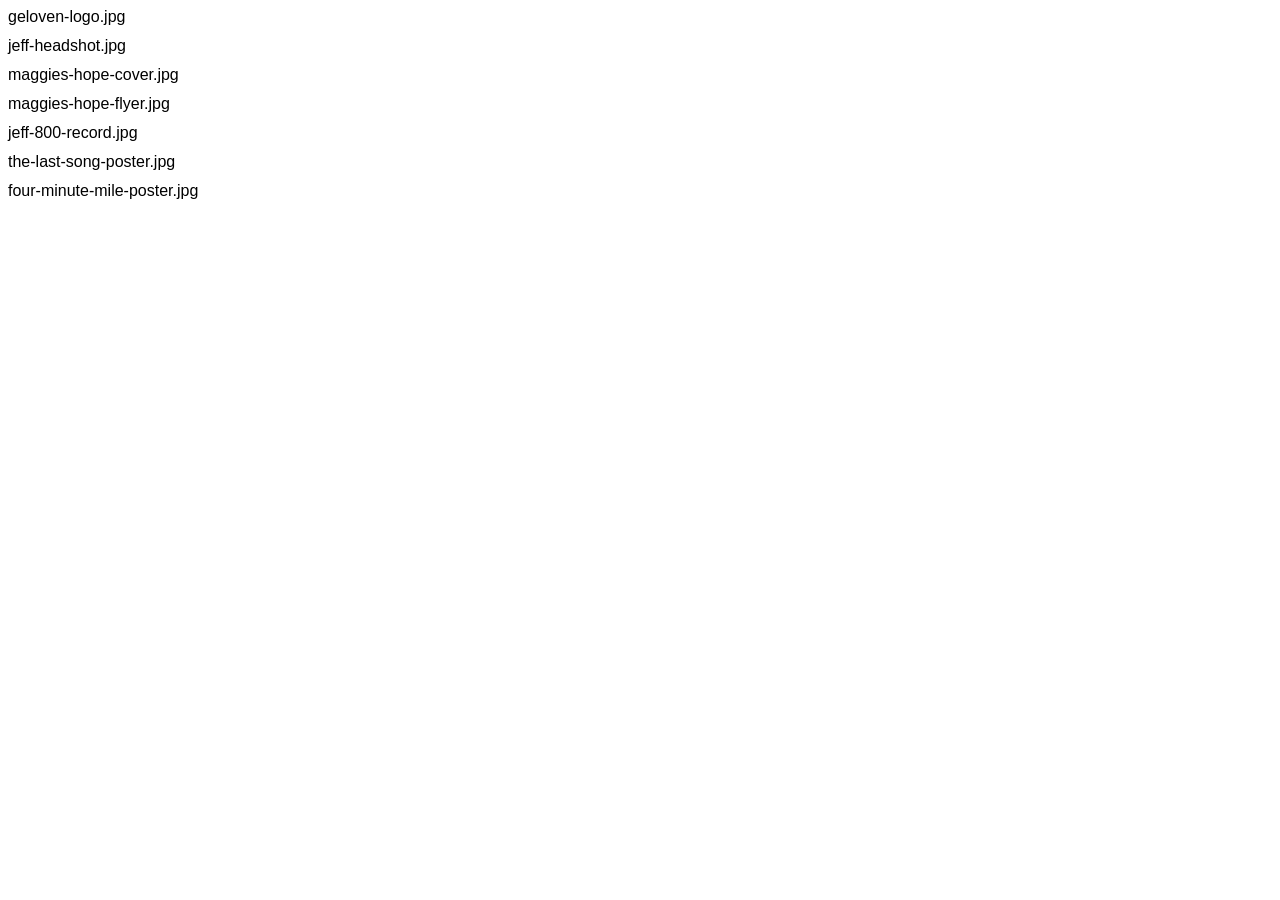
==== index.html @ db030bca "Add files via upload Initial website upload" ====
<html xmlns:v="urn:schemas-microsoft-com:vml"
xmlns:o="urn:schemas-microsoft-com:office:office"
xmlns:w="urn:schemas-microsoft-com:office:word"
xmlns:m="http://schemas.microsoft.com/office/2004/12/omml"
xmlns="http://www.w3.org/TR/REC-html40">

<head>
<meta http-equiv=Content-Type content="text/html; charset=windows-1252">
<meta name=ProgId content=Word.Document>
<meta name=Generator content="Microsoft Word 15">
<meta name=Originator content="Microsoft Word 15">
<link rel=File-List href="index_files/filelist.xml">
<!--[if gte mso 9]><xml>
 <o:DocumentProperties>
  <o:Author>Jeffrey Van Wie</o:Author>
  <o:Template>Normal</o:Template>
  <o:LastAuthor>Jeffrey Van Wie</o:LastAuthor>
  <o:Revision>2</o:Revision>
  <o:TotalTime>2</o:TotalTime>
  <o:Created>2026-06-01T19:09:00Z</o:Created>
  <o:LastSaved>2026-06-01T19:09:00Z</o:LastSaved>
  <o:Pages>1</o:Pages>
  <o:Words>22</o:Words>
  <o:Characters>132</o:Characters>
  <o:Lines>1</o:Lines>
  <o:Paragraphs>1</o:Paragraphs>
  <o:CharactersWithSpaces>153</o:CharactersWithSpaces>
  <o:Version>16.00</o:Version>
 </o:DocumentProperties>
 <o:OfficeDocumentSettings>
  <o:AllowPNG/>
 </o:OfficeDocumentSettings>
</xml><![endif]-->
<link rel=themeData href="index_files/themedata.thmx">
<link rel=colorSchemeMapping href="index_files/colorschememapping.xml">
<!--[if gte mso 9]><xml>
 <w:WordDocument>
  <w:SpellingState>Clean</w:SpellingState>
  <w:GrammarState>Clean</w:GrammarState>
  <w:TrackMoves>false</w:TrackMoves>
  <w:TrackFormatting/>
  <w:PunctuationKerning/>
  <w:ValidateAgainstSchemas/>
  <w:SaveIfXMLInvalid>false</w:SaveIfXMLInvalid>
  <w:IgnoreMixedContent>false</w:IgnoreMixedContent>
  <w:AlwaysShowPlaceholderText>false</w:AlwaysShowPlaceholderText>
  <w:DoNotPromoteQF/>
  <w:LidThemeOther>EN-US</w:LidThemeOther>
  <w:LidThemeAsian>X-NONE</w:LidThemeAsian>
  <w:LidThemeComplexScript>X-NONE</w:LidThemeComplexScript>
  <w:Compatibility>
   <w:BreakWrappedTables/>
   <w:SnapToGridInCell/>
   <w:WrapTextWithPunct/>
   <w:UseAsianBreakRules/>
   <w:DontGrowAutofit/>
   <w:SplitPgBreakAndParaMark/>
   <w:EnableOpenTypeKerning/>
   <w:DontFlipMirrorIndents/>
   <w:OverrideTableStyleHps/>
  </w:Compatibility>
  <m:mathPr>
   <m:mathFont m:val="Cambria Math"/>
   <m:brkBin m:val="before"/>
   <m:brkBinSub m:val="&#45;-"/>
   <m:smallFrac m:val="off"/>
   <m:dispDef/>
   <m:lMargin m:val="0"/>
   <m:rMargin m:val="0"/>
   <m:defJc m:val="centerGroup"/>
   <m:wrapIndent m:val="1440"/>
   <m:intLim m:val="subSup"/>
   <m:naryLim m:val="undOvr"/>
  </m:mathPr></w:WordDocument>
</xml><![endif]--><!--[if gte mso 9]><xml>
 <w:LatentStyles DefLockedState="false" DefUnhideWhenUsed="false"
  DefSemiHidden="false" DefQFormat="false" DefPriority="99"
  LatentStyleCount="376">
  <w:LsdException Locked="false" Priority="0" QFormat="true" Name="Normal"/>
  <w:LsdException Locked="false" Priority="9" QFormat="true" Name="heading 1"/>
  <w:LsdException Locked="false" Priority="9" SemiHidden="true"
   UnhideWhenUsed="true" QFormat="true" Name="heading 2"/>
  <w:LsdException Locked="false" Priority="9" SemiHidden="true"
   UnhideWhenUsed="true" QFormat="true" Name="heading 3"/>
  <w:LsdException Locked="false" Priority="9" SemiHidden="true"
   UnhideWhenUsed="true" QFormat="true" Name="heading 4"/>
  <w:LsdException Locked="false" Priority="9" SemiHidden="true"
   UnhideWhenUsed="true" QFormat="true" Name="heading 5"/>
  <w:LsdException Locked="false" Priority="9" SemiHidden="true"
   UnhideWhenUsed="true" QFormat="true" Name="heading 6"/>
  <w:LsdException Locked="false" Priority="9" SemiHidden="true"
   UnhideWhenUsed="true" QFormat="true" Name="heading 7"/>
  <w:LsdException Locked="false" Priority="9" SemiHidden="true"
   UnhideWhenUsed="true" QFormat="true" Name="heading 8"/>
  <w:LsdException Locked="false" Priority="9" SemiHidden="true"
   UnhideWhenUsed="true" QFormat="true" Name="heading 9"/>
  <w:LsdException Locked="false" SemiHidden="true" UnhideWhenUsed="true"
   Name="index 1"/>
  <w:LsdException Locked="false" SemiHidden="true" UnhideWhenUsed="true"
   Name="index 2"/>
  <w:LsdException Locked="false" SemiHidden="true" UnhideWhenUsed="true"
   Name="index 3"/>
  <w:LsdException Locked="false" SemiHidden="true" UnhideWhenUsed="true"
   Name="index 4"/>
  <w:LsdException Locked="false" SemiHidden="true" UnhideWhenUsed="true"
   Name="index 5"/>
  <w:LsdException Locked="false" SemiHidden="true" UnhideWhenUsed="true"
   Name="index 6"/>
  <w:LsdException Locked="false" SemiHidden="true" UnhideWhenUsed="true"
   Name="index 7"/>
  <w:LsdException Locked="false" SemiHidden="true" UnhideWhenUsed="true"
   Name="index 8"/>
  <w:LsdException Locked="false" SemiHidden="true" UnhideWhenUsed="true"
   Name="index 9"/>
  <w:LsdException Locked="false" Priority="39" SemiHidden="true"
   UnhideWhenUsed="true" Name="toc 1"/>
  <w:LsdException Locked="false" Priority="39" SemiHidden="true"
   UnhideWhenUsed="true" Name="toc 2"/>
  <w:LsdException Locked="false" Priority="39" SemiHidden="true"
   UnhideWhenUsed="true" Name="toc 3"/>
  <w:LsdException Locked="false" Priority="39" SemiHidden="true"
   UnhideWhenUsed="true" Name="toc 4"/>
  <w:LsdException Locked="false" Priority="39" SemiHidden="true"
   UnhideWhenUsed="true" Name="toc 5"/>
  <w:LsdException Locked="false" Priority="39" SemiHidden="true"
   UnhideWhenUsed="true" Name="toc 6"/>
  <w:LsdException Locked="false" Priority="39" SemiHidden="true"
   UnhideWhenUsed="true" Name="toc 7"/>
  <w:LsdException Locked="false" Priority="39" SemiHidden="true"
   UnhideWhenUsed="true" Name="toc 8"/>
  <w:LsdException Locked="false" Priority="39" SemiHidden="true"
   UnhideWhenUsed="true" Name="toc 9"/>
  <w:LsdException Locked="false" SemiHidden="true" UnhideWhenUsed="true"
   Name="Normal Indent"/>
  <w:LsdException Locked="false" SemiHidden="true" UnhideWhenUsed="true"
   Name="footnote text"/>
  <w:LsdException Locked="false" SemiHidden="true" UnhideWhenUsed="true"
   Name="annotation text"/>
  <w:LsdException Locked="false" SemiHidden="true" UnhideWhenUsed="true"
   Name="header"/>
  <w:LsdException Locked="false" SemiHidden="true" UnhideWhenUsed="true"
   Name="footer"/>
  <w:LsdException Locked="false" SemiHidden="true" UnhideWhenUsed="true"
   Name="index heading"/>
  <w:LsdException Locked="false" Priority="35" SemiHidden="true"
   UnhideWhenUsed="true" QFormat="true" Name="caption"/>
  <w:LsdException Locked="false" SemiHidden="true" UnhideWhenUsed="true"
   Name="table of figures"/>
  <w:LsdException Locked="false" SemiHidden="true" UnhideWhenUsed="true"
   Name="envelope address"/>
  <w:LsdException Locked="false" SemiHidden="true" UnhideWhenUsed="true"
   Name="envelope return"/>
  <w:LsdException Locked="false" SemiHidden="true" UnhideWhenUsed="true"
   Name="footnote reference"/>
  <w:LsdException Locked="false" SemiHidden="true" UnhideWhenUsed="true"
   Name="annotation reference"/>
  <w:LsdException Locked="false" SemiHidden="true" UnhideWhenUsed="true"
   Name="line number"/>
  <w:LsdException Locked="false" SemiHidden="true" UnhideWhenUsed="true"
   Name="page number"/>
  <w:LsdException Locked="false" SemiHidden="true" UnhideWhenUsed="true"
   Name="endnote reference"/>
  <w:LsdException Locked="false" SemiHidden="true" UnhideWhenUsed="true"
   Name="endnote text"/>
  <w:LsdException Locked="false" SemiHidden="true" UnhideWhenUsed="true"
   Name="table of authorities"/>
  <w:LsdException Locked="false" SemiHidden="true" UnhideWhenUsed="true"
   Name="macro"/>
  <w:LsdException Locked="false" SemiHidden="true" UnhideWhenUsed="true"
   Name="toa heading"/>
  <w:LsdException Locked="false" SemiHidden="true" UnhideWhenUsed="true"
   Name="List"/>
  <w:LsdException Locked="false" SemiHidden="true" UnhideWhenUsed="true"
   Name="List Bullet"/>
  <w:LsdException Locked="false" SemiHidden="true" UnhideWhenUsed="true"
   Name="List Number"/>
  <w:LsdException Locked="false" SemiHidden="true" UnhideWhenUsed="true"
   Name="List 2"/>
  <w:LsdException Locked="false" SemiHidden="true" UnhideWhenUsed="true"
   Name="List 3"/>
  <w:LsdException Locked="false" SemiHidden="true" UnhideWhenUsed="true"
   Name="List 4"/>
  <w:LsdException Locked="false" SemiHidden="true" UnhideWhenUsed="true"
   Name="List 5"/>
  <w:LsdException Locked="false" SemiHidden="true" UnhideWhenUsed="true"
   Name="List Bullet 2"/>
  <w:LsdException Locked="false" SemiHidden="true" UnhideWhenUsed="true"
   Name="List Bullet 3"/>
  <w:LsdException Locked="false" SemiHidden="true" UnhideWhenUsed="true"
   Name="List Bullet 4"/>
  <w:LsdException Locked="false" SemiHidden="true" UnhideWhenUsed="true"
   Name="List Bullet 5"/>
  <w:LsdException Locked="false" SemiHidden="true" UnhideWhenUsed="true"
   Name="List Number 2"/>
  <w:LsdException Locked="false" SemiHidden="true" UnhideWhenUsed="true"
   Name="List Number 3"/>
  <w:LsdException Locked="false" SemiHidden="true" UnhideWhenUsed="true"
   Name="List Number 4"/>
  <w:LsdException Locked="false" SemiHidden="true" UnhideWhenUsed="true"
   Name="List Number 5"/>
  <w:LsdException Locked="false" Priority="10" QFormat="true" Name="Title"/>
  <w:LsdException Locked="false" SemiHidden="true" UnhideWhenUsed="true"
   Name="Closing"/>
  <w:LsdException Locked="false" SemiHidden="true" UnhideWhenUsed="true"
   Name="Signature"/>
  <w:LsdException Locked="false" Priority="1" SemiHidden="true"
   UnhideWhenUsed="true" Name="Default Paragraph Font"/>
  <w:LsdException Locked="false" SemiHidden="true" UnhideWhenUsed="true"
   Name="Body Text"/>
  <w:LsdException Locked="false" SemiHidden="true" UnhideWhenUsed="true"
   Name="Body Text Indent"/>
  <w:LsdException Locked="false" SemiHidden="true" UnhideWhenUsed="true"
   Name="List Continue"/>
  <w:LsdException Locked="false" SemiHidden="true" UnhideWhenUsed="true"
   Name="List Continue 2"/>
  <w:LsdException Locked="false" SemiHidden="true" UnhideWhenUsed="true"
   Name="List Continue 3"/>
  <w:LsdException Locked="false" SemiHidden="true" UnhideWhenUsed="true"
   Name="List Continue 4"/>
  <w:LsdException Locked="false" SemiHidden="true" UnhideWhenUsed="true"
   Name="List Continue 5"/>
  <w:LsdException Locked="false" SemiHidden="true" UnhideWhenUsed="true"
   Name="Message Header"/>
  <w:LsdException Locked="false" Priority="11" QFormat="true" Name="Subtitle"/>
  <w:LsdException Locked="false" SemiHidden="true" UnhideWhenUsed="true"
   Name="Salutation"/>
  <w:LsdException Locked="false" SemiHidden="true" UnhideWhenUsed="true"
   Name="Date"/>
  <w:LsdException Locked="false" SemiHidden="true" UnhideWhenUsed="true"
   Name="Body Text First Indent"/>
  <w:LsdException Locked="false" SemiHidden="true" UnhideWhenUsed="true"
   Name="Body Text First Indent 2"/>
  <w:LsdException Locked="false" SemiHidden="true" UnhideWhenUsed="true"
   Name="Note Heading"/>
  <w:LsdException Locked="false" SemiHidden="true" UnhideWhenUsed="true"
   Name="Body Text 2"/>
  <w:LsdException Locked="false" SemiHidden="true" UnhideWhenUsed="true"
   Name="Body Text 3"/>
  <w:LsdException Locked="false" SemiHidden="true" UnhideWhenUsed="true"
   Name="Body Text Indent 2"/>
  <w:LsdException Locked="false" SemiHidden="true" UnhideWhenUsed="true"
   Name="Body Text Indent 3"/>
  <w:LsdException Locked="false" SemiHidden="true" UnhideWhenUsed="true"
   Name="Block Text"/>
  <w:LsdException Locked="false" SemiHidden="true" UnhideWhenUsed="true"
   Name="Hyperlink"/>
  <w:LsdException Locked="false" SemiHidden="true" UnhideWhenUsed="true"
   Name="FollowedHyperlink"/>
  <w:LsdException Locked="false" Priority="22" QFormat="true" Name="Strong"/>
  <w:LsdException Locked="false" Priority="20" QFormat="true" Name="Emphasis"/>
  <w:LsdException Locked="false" SemiHidden="true" UnhideWhenUsed="true"
   Name="Document Map"/>
  <w:LsdException Locked="false" SemiHidden="true" UnhideWhenUsed="true"
   Name="Plain Text"/>
  <w:LsdException Locked="false" SemiHidden="true" UnhideWhenUsed="true"
   Name="E-mail Signature"/>
  <w:LsdException Locked="false" SemiHidden="true" UnhideWhenUsed="true"
   Name="HTML Top of Form"/>
  <w:LsdException Locked="false" SemiHidden="true" UnhideWhenUsed="true"
   Name="HTML Bottom of Form"/>
  <w:LsdException Locked="false" SemiHidden="true" UnhideWhenUsed="true"
   Name="Normal (Web)"/>
  <w:LsdException Locked="false" SemiHidden="true" UnhideWhenUsed="true"
   Name="HTML Acronym"/>
  <w:LsdException Locked="false" SemiHidden="true" UnhideWhenUsed="true"
   Name="HTML Address"/>
  <w:LsdException Locked="false" SemiHidden="true" UnhideWhenUsed="true"
   Name="HTML Cite"/>
  <w:LsdException Locked="false" SemiHidden="true" UnhideWhenUsed="true"
   Name="HTML Code"/>
  <w:LsdException Locked="false" SemiHidden="true" UnhideWhenUsed="true"
   Name="HTML Definition"/>
  <w:LsdException Locked="false" SemiHidden="true" UnhideWhenUsed="true"
   Name="HTML Keyboard"/>
  <w:LsdException Locked="false" SemiHidden="true" UnhideWhenUsed="true"
   Name="HTML Preformatted"/>
  <w:LsdException Locked="false" SemiHidden="true" UnhideWhenUsed="true"
   Name="HTML Sample"/>
  <w:LsdException Locked="false" SemiHidden="true" UnhideWhenUsed="true"
   Name="HTML Typewriter"/>
  <w:LsdException Locked="false" SemiHidden="true" UnhideWhenUsed="true"
   Name="HTML Variable"/>
  <w:LsdException Locked="false" SemiHidden="true" UnhideWhenUsed="true"
   Name="Normal Table"/>
  <w:LsdException Locked="false" SemiHidden="true" UnhideWhenUsed="true"
   Name="annotation subject"/>
  <w:LsdException Locked="false" SemiHidden="true" UnhideWhenUsed="true"
   Name="No List"/>
  <w:LsdException Locked="false" SemiHidden="true" UnhideWhenUsed="true"
   Name="Outline List 1"/>
  <w:LsdException Locked="false" SemiHidden="true" UnhideWhenUsed="true"
   Name="Outline List 2"/>
  <w:LsdException Locked="false" SemiHidden="true" UnhideWhenUsed="true"
   Name="Outline List 3"/>
  <w:LsdException Locked="false" SemiHidden="true" UnhideWhenUsed="true"
   Name="Table Simple 1"/>
  <w:LsdException Locked="false" SemiHidden="true" UnhideWhenUsed="true"
   Name="Table Simple 2"/>
  <w:LsdException Locked="false" SemiHidden="true" UnhideWhenUsed="true"
   Name="Table Simple 3"/>
  <w:LsdException Locked="false" SemiHidden="true" UnhideWhenUsed="true"
   Name="Table Classic 1"/>
  <w:LsdException Locked="false" SemiHidden="true" UnhideWhenUsed="true"
   Name="Table Classic 2"/>
  <w:LsdException Locked="false" SemiHidden="true" UnhideWhenUsed="true"
   Name="Table Classic 3"/>
  <w:LsdException Locked="false" SemiHidden="true" UnhideWhenUsed="true"
   Name="Table Classic 4"/>
  <w:LsdException Locked="false" SemiHidden="true" UnhideWhenUsed="true"
   Name="Table Colorful 1"/>
  <w:LsdException Locked="false" SemiHidden="true" UnhideWhenUsed="true"
   Name="Table Colorful 2"/>
  <w:LsdException Locked="false" SemiHidden="true" UnhideWhenUsed="true"
   Name="Table Colorful 3"/>
  <w:LsdException Locked="false" SemiHidden="true" UnhideWhenUsed="true"
   Name="Table Columns 1"/>
  <w:LsdException Locked="false" SemiHidden="true" UnhideWhenUsed="true"
   Name="Table Columns 2"/>
  <w:LsdException Locked="false" SemiHidden="true" UnhideWhenUsed="true"
   Name="Table Columns 3"/>
  <w:LsdException Locked="false" SemiHidden="true" UnhideWhenUsed="true"
   Name="Table Columns 4"/>
  <w:LsdException Locked="false" SemiHidden="true" UnhideWhenUsed="true"
   Name="Table Columns 5"/>
  <w:LsdException Locked="false" SemiHidden="true" UnhideWhenUsed="true"
   Name="Table Grid 1"/>
  <w:LsdException Locked="false" SemiHidden="true" UnhideWhenUsed="true"
   Name="Table Grid 2"/>
  <w:LsdException Locked="false" SemiHidden="true" UnhideWhenUsed="true"
   Name="Table Grid 3"/>
  <w:LsdException Locked="false" SemiHidden="true" UnhideWhenUsed="true"
   Name="Table Grid 4"/>
  <w:LsdException Locked="false" SemiHidden="true" UnhideWhenUsed="true"
   Name="Table Grid 5"/>
  <w:LsdException Locked="false" SemiHidden="true" UnhideWhenUsed="true"
   Name="Table Grid 6"/>
  <w:LsdException Locked="false" SemiHidden="true" UnhideWhenUsed="true"
   Name="Table Grid 7"/>
  <w:LsdException Locked="false" SemiHidden="true" UnhideWhenUsed="true"
   Name="Table Grid 8"/>
  <w:LsdException Locked="false" SemiHidden="true" UnhideWhenUsed="true"
   Name="Table List 1"/>
  <w:LsdException Locked="false" SemiHidden="true" UnhideWhenUsed="true"
   Name="Table List 2"/>
  <w:LsdException Locked="false" SemiHidden="true" UnhideWhenUsed="true"
   Name="Table List 3"/>
  <w:LsdException Locked="false" SemiHidden="true" UnhideWhenUsed="true"
   Name="Table List 4"/>
  <w:LsdException Locked="false" SemiHidden="true" UnhideWhenUsed="true"
   Name="Table List 5"/>
  <w:LsdException Locked="false" SemiHidden="true" UnhideWhenUsed="true"
   Name="Table List 6"/>
  <w:LsdException Locked="false" SemiHidden="true" UnhideWhenUsed="true"
   Name="Table List 7"/>
  <w:LsdException Locked="false" SemiHidden="true" UnhideWhenUsed="true"
   Name="Table List 8"/>
  <w:LsdException Locked="false" SemiHidden="true" UnhideWhenUsed="true"
   Name="Table 3D effects 1"/>
  <w:LsdException Locked="false" SemiHidden="true" UnhideWhenUsed="true"
   Name="Table 3D effects 2"/>
  <w:LsdException Locked="false" SemiHidden="true" UnhideWhenUsed="true"
   Name="Table 3D effects 3"/>
  <w:LsdException Locked="false" SemiHidden="true" UnhideWhenUsed="true"
   Name="Table Contemporary"/>
  <w:LsdException Locked="false" SemiHidden="true" UnhideWhenUsed="true"
   Name="Table Elegant"/>
  <w:LsdException Locked="false" SemiHidden="true" UnhideWhenUsed="true"
   Name="Table Professional"/>
  <w:LsdException Locked="false" SemiHidden="true" UnhideWhenUsed="true"
   Name="Table Subtle 1"/>
  <w:LsdException Locked="false" SemiHidden="true" UnhideWhenUsed="true"
   Name="Table Subtle 2"/>
  <w:LsdException Locked="false" SemiHidden="true" UnhideWhenUsed="true"
   Name="Table Web 1"/>
  <w:LsdException Locked="false" SemiHidden="true" UnhideWhenUsed="true"
   Name="Table Web 2"/>
  <w:LsdException Locked="false" SemiHidden="true" UnhideWhenUsed="true"
   Name="Table Web 3"/>
  <w:LsdException Locked="false" SemiHidden="true" UnhideWhenUsed="true"
   Name="Balloon Text"/>
  <w:LsdException Locked="false" Priority="39" Name="Table Grid"/>
  <w:LsdException Locked="false" SemiHidden="true" UnhideWhenUsed="true"
   Name="Table Theme"/>
  <w:LsdException Locked="false" SemiHidden="true" Name="Placeholder Text"/>
  <w:LsdException Locked="false" Priority="1" QFormat="true" Name="No Spacing"/>
  <w:LsdException Locked="false" Priority="60" Name="Light Shading"/>
  <w:LsdException Locked="false" Priority="61" Name="Light List"/>
  <w:LsdException Locked="false" Priority="62" Name="Light Grid"/>
  <w:LsdException Locked="false" Priority="63" Name="Medium Shading 1"/>
  <w:LsdException Locked="false" Priority="64" Name="Medium Shading 2"/>
  <w:LsdException Locked="false" Priority="65" Name="Medium List 1"/>
  <w:LsdException Locked="false" Priority="66" Name="Medium List 2"/>
  <w:LsdException Locked="false" Priority="67" Name="Medium Grid 1"/>
  <w:LsdException Locked="false" Priority="68" Name="Medium Grid 2"/>
  <w:LsdException Locked="false" Priority="69" Name="Medium Grid 3"/>
  <w:LsdException Locked="false" Priority="70" Name="Dark List"/>
  <w:LsdException Locked="false" Priority="71" Name="Colorful Shading"/>
  <w:LsdException Locked="false" Priority="72" Name="Colorful List"/>
  <w:LsdException Locked="false" Priority="73" Name="Colorful Grid"/>
  <w:LsdException Locked="false" Priority="60" Name="Light Shading Accent 1"/>
  <w:LsdException Locked="false" Priority="61" Name="Light List Accent 1"/>
  <w:LsdException Locked="false" Priority="62" Name="Light Grid Accent 1"/>
  <w:LsdException Locked="false" Priority="63" Name="Medium Shading 1 Accent 1"/>
  <w:LsdException Locked="false" Priority="64" Name="Medium Shading 2 Accent 1"/>
  <w:LsdException Locked="false" Priority="65" Name="Medium List 1 Accent 1"/>
  <w:LsdException Locked="false" SemiHidden="true" Name="Revision"/>
  <w:LsdException Locked="false" Priority="34" QFormat="true"
   Name="List Paragraph"/>
  <w:LsdException Locked="false" Priority="29" QFormat="true" Name="Quote"/>
  <w:LsdException Locked="false" Priority="30" QFormat="true"
   Name="Intense Quote"/>
  <w:LsdException Locked="false" Priority="66" Name="Medium List 2 Accent 1"/>
  <w:LsdException Locked="false" Priority="67" Name="Medium Grid 1 Accent 1"/>
  <w:LsdException Locked="false" Priority="68" Name="Medium Grid 2 Accent 1"/>
  <w:LsdException Locked="false" Priority="69" Name="Medium Grid 3 Accent 1"/>
  <w:LsdException Locked="false" Priority="70" Name="Dark List Accent 1"/>
  <w:LsdException Locked="false" Priority="71" Name="Colorful Shading Accent 1"/>
  <w:LsdException Locked="false" Priority="72" Name="Colorful List Accent 1"/>
  <w:LsdException Locked="false" Priority="73" Name="Colorful Grid Accent 1"/>
  <w:LsdException Locked="false" Priority="60" Name="Light Shading Accent 2"/>
  <w:LsdException Locked="false" Priority="61" Name="Light List Accent 2"/>
  <w:LsdException Locked="false" Priority="62" Name="Light Grid Accent 2"/>
  <w:LsdException Locked="false" Priority="63" Name="Medium Shading 1 Accent 2"/>
  <w:LsdException Locked="false" Priority="64" Name="Medium Shading 2 Accent 2"/>
  <w:LsdException Locked="false" Priority="65" Name="Medium List 1 Accent 2"/>
  <w:LsdException Locked="false" Priority="66" Name="Medium List 2 Accent 2"/>
  <w:LsdException Locked="false" Priority="67" Name="Medium Grid 1 Accent 2"/>
  <w:LsdException Locked="false" Priority="68" Name="Medium Grid 2 Accent 2"/>
  <w:LsdException Locked="false" Priority="69" Name="Medium Grid 3 Accent 2"/>
  <w:LsdException Locked="false" Priority="70" Name="Dark List Accent 2"/>
  <w:LsdException Locked="false" Priority="71" Name="Colorful Shading Accent 2"/>
  <w:LsdException Locked="false" Priority="72" Name="Colorful List Accent 2"/>
  <w:LsdException Locked="false" Priority="73" Name="Colorful Grid Accent 2"/>
  <w:LsdException Locked="false" Priority="60" Name="Light Shading Accent 3"/>
  <w:LsdException Locked="false" Priority="61" Name="Light List Accent 3"/>
  <w:LsdException Locked="false" Priority="62" Name="Light Grid Accent 3"/>
  <w:LsdException Locked="false" Priority="63" Name="Medium Shading 1 Accent 3"/>
  <w:LsdException Locked="false" Priority="64" Name="Medium Shading 2 Accent 3"/>
  <w:LsdException Locked="false" Priority="65" Name="Medium List 1 Accent 3"/>
  <w:LsdException Locked="false" Priority="66" Name="Medium List 2 Accent 3"/>
  <w:LsdException Locked="false" Priority="67" Name="Medium Grid 1 Accent 3"/>
  <w:LsdException Locked="false" Priority="68" Name="Medium Grid 2 Accent 3"/>
  <w:LsdException Locked="false" Priority="69" Name="Medium Grid 3 Accent 3"/>
  <w:LsdException Locked="false" Priority="70" Name="Dark List Accent 3"/>
  <w:LsdException Locked="false" Priority="71" Name="Colorful Shading Accent 3"/>
  <w:LsdException Locked="false" Priority="72" Name="Colorful List Accent 3"/>
  <w:LsdException Locked="false" Priority="73" Name="Colorful Grid Accent 3"/>
  <w:LsdException Locked="false" Priority="60" Name="Light Shading Accent 4"/>
  <w:LsdException Locked="false" Priority="61" Name="Light List Accent 4"/>
  <w:LsdException Locked="false" Priority="62" Name="Light Grid Accent 4"/>
  <w:LsdException Locked="false" Priority="63" Name="Medium Shading 1 Accent 4"/>
  <w:LsdException Locked="false" Priority="64" Name="Medium Shading 2 Accent 4"/>
  <w:LsdException Locked="false" Priority="65" Name="Medium List 1 Accent 4"/>
  <w:LsdException Locked="false" Priority="66" Name="Medium List 2 Accent 4"/>
  <w:LsdException Locked="false" Priority="67" Name="Medium Grid 1 Accent 4"/>
  <w:LsdException Locked="false" Priority="68" Name="Medium Grid 2 Accent 4"/>
  <w:LsdException Locked="false" Priority="69" Name="Medium Grid 3 Accent 4"/>
  <w:LsdException Locked="false" Priority="70" Name="Dark List Accent 4"/>
  <w:LsdException Locked="false" Priority="71" Name="Colorful Shading Accent 4"/>
  <w:LsdException Locked="false" Priority="72" Name="Colorful List Accent 4"/>
  <w:LsdException Locked="false" Priority="73" Name="Colorful Grid Accent 4"/>
  <w:LsdException Locked="false" Priority="60" Name="Light Shading Accent 5"/>
  <w:LsdException Locked="false" Priority="61" Name="Light List Accent 5"/>
  <w:LsdException Locked="false" Priority="62" Name="Light Grid Accent 5"/>
  <w:LsdException Locked="false" Priority="63" Name="Medium Shading 1 Accent 5"/>
  <w:LsdException Locked="false" Priority="64" Name="Medium Shading 2 Accent 5"/>
  <w:LsdException Locked="false" Priority="65" Name="Medium List 1 Accent 5"/>
  <w:LsdException Locked="false" Priority="66" Name="Medium List 2 Accent 5"/>
  <w:LsdException Locked="false" Priority="67" Name="Medium Grid 1 Accent 5"/>
  <w:LsdException Locked="false" Priority="68" Name="Medium Grid 2 Accent 5"/>
  <w:LsdException Locked="false" Priority="69" Name="Medium Grid 3 Accent 5"/>
  <w:LsdException Locked="false" Priority="70" Name="Dark List Accent 5"/>
  <w:LsdException Locked="false" Priority="71" Name="Colorful Shading Accent 5"/>
  <w:LsdException Locked="false" Priority="72" Name="Colorful List Accent 5"/>
  <w:LsdException Locked="false" Priority="73" Name="Colorful Grid Accent 5"/>
  <w:LsdException Locked="false" Priority="60" Name="Light Shading Accent 6"/>
  <w:LsdException Locked="false" Priority="61" Name="Light List Accent 6"/>
  <w:LsdException Locked="false" Priority="62" Name="Light Grid Accent 6"/>
  <w:LsdException Locked="false" Priority="63" Name="Medium Shading 1 Accent 6"/>
  <w:LsdException Locked="false" Priority="64" Name="Medium Shading 2 Accent 6"/>
  <w:LsdException Locked="false" Priority="65" Name="Medium List 1 Accent 6"/>
  <w:LsdException Locked="false" Priority="66" Name="Medium List 2 Accent 6"/>
  <w:LsdException Locked="false" Priority="67" Name="Medium Grid 1 Accent 6"/>
  <w:LsdException Locked="false" Priority="68" Name="Medium Grid 2 Accent 6"/>
  <w:LsdException Locked="false" Priority="69" Name="Medium Grid 3 Accent 6"/>
  <w:LsdException Locked="false" Priority="70" Name="Dark List Accent 6"/>
  <w:LsdException Locked="false" Priority="71" Name="Colorful Shading Accent 6"/>
  <w:LsdException Locked="false" Priority="72" Name="Colorful List Accent 6"/>
  <w:LsdException Locked="false" Priority="73" Name="Colorful Grid Accent 6"/>
  <w:LsdException Locked="false" Priority="19" QFormat="true"
   Name="Subtle Emphasis"/>
  <w:LsdException Locked="false" Priority="21" QFormat="true"
   Name="Intense Emphasis"/>
  <w:LsdException Locked="false" Priority="31" QFormat="true"
   Name="Subtle Reference"/>
  <w:LsdException Locked="false" Priority="32" QFormat="true"
   Name="Intense Reference"/>
  <w:LsdException Locked="false" Priority="33" QFormat="true" Name="Book Title"/>
  <w:LsdException Locked="false" Priority="37" SemiHidden="true"
   UnhideWhenUsed="true" Name="Bibliography"/>
  <w:LsdException Locked="false" Priority="39" SemiHidden="true"
   UnhideWhenUsed="true" QFormat="true" Name="TOC Heading"/>
  <w:LsdException Locked="false" Priority="41" Name="Plain Table 1"/>
  <w:LsdException Locked="false" Priority="42" Name="Plain Table 2"/>
  <w:LsdException Locked="false" Priority="43" Name="Plain Table 3"/>
  <w:LsdException Locked="false" Priority="44" Name="Plain Table 4"/>
  <w:LsdException Locked="false" Priority="45" Name="Plain Table 5"/>
  <w:LsdException Locked="false" Priority="40" Name="Grid Table Light"/>
  <w:LsdException Locked="false" Priority="46" Name="Grid Table 1 Light"/>
  <w:LsdException Locked="false" Priority="47" Name="Grid Table 2"/>
  <w:LsdException Locked="false" Priority="48" Name="Grid Table 3"/>
  <w:LsdException Locked="false" Priority="49" Name="Grid Table 4"/>
  <w:LsdException Locked="false" Priority="50" Name="Grid Table 5 Dark"/>
  <w:LsdException Locked="false" Priority="51" Name="Grid Table 6 Colorful"/>
  <w:LsdException Locked="false" Priority="52" Name="Grid Table 7 Colorful"/>
  <w:LsdException Locked="false" Priority="46"
   Name="Grid Table 1 Light Accent 1"/>
  <w:LsdException Locked="false" Priority="47" Name="Grid Table 2 Accent 1"/>
  <w:LsdException Locked="false" Priority="48" Name="Grid Table 3 Accent 1"/>
  <w:LsdException Locked="false" Priority="49" Name="Grid Table 4 Accent 1"/>
  <w:LsdException Locked="false" Priority="50" Name="Grid Table 5 Dark Accent 1"/>
  <w:LsdException Locked="false" Priority="51"
   Name="Grid Table 6 Colorful Accent 1"/>
  <w:LsdException Locked="false" Priority="52"
   Name="Grid Table 7 Colorful Accent 1"/>
  <w:LsdException Locked="false" Priority="46"
   Name="Grid Table 1 Light Accent 2"/>
  <w:LsdException Locked="false" Priority="47" Name="Grid Table 2 Accent 2"/>
  <w:LsdException Locked="false" Priority="48" Name="Grid Table 3 Accent 2"/>
  <w:LsdException Locked="false" Priority="49" Name="Grid Table 4 Accent 2"/>
  <w:LsdException Locked="false" Priority="50" Name="Grid Table 5 Dark Accent 2"/>
  <w:LsdException Locked="false" Priority="51"
   Name="Grid Table 6 Colorful Accent 2"/>
  <w:LsdException Locked="false" Priority="52"
   Name="Grid Table 7 Colorful Accent 2"/>
  <w:LsdException Locked="false" Priority="46"
   Name="Grid Table 1 Light Accent 3"/>
  <w:LsdException Locked="false" Priority="47" Name="Grid Table 2 Accent 3"/>
  <w:LsdException Locked="false" Priority="48" Name="Grid Table 3 Accent 3"/>
  <w:LsdException Locked="false" Priority="49" Name="Grid Table 4 Accent 3"/>
  <w:LsdException Locked="false" Priority="50" Name="Grid Table 5 Dark Accent 3"/>
  <w:LsdException Locked="false" Priority="51"
   Name="Grid Table 6 Colorful Accent 3"/>
  <w:LsdException Locked="false" Priority="52"
   Name="Grid Table 7 Colorful Accent 3"/>
  <w:LsdException Locked="false" Priority="46"
   Name="Grid Table 1 Light Accent 4"/>
  <w:LsdException Locked="false" Priority="47" Name="Grid Table 2 Accent 4"/>
  <w:LsdException Locked="false" Priority="48" Name="Grid Table 3 Accent 4"/>
  <w:LsdException Locked="false" Priority="49" Name="Grid Table 4 Accent 4"/>
  <w:LsdException Locked="false" Priority="50" Name="Grid Table 5 Dark Accent 4"/>
  <w:LsdException Locked="false" Priority="51"
   Name="Grid Table 6 Colorful Accent 4"/>
  <w:LsdException Locked="false" Priority="52"
   Name="Grid Table 7 Colorful Accent 4"/>
  <w:LsdException Locked="false" Priority="46"
   Name="Grid Table 1 Light Accent 5"/>
  <w:LsdException Locked="false" Priority="47" Name="Grid Table 2 Accent 5"/>
  <w:LsdException Locked="false" Priority="48" Name="Grid Table 3 Accent 5"/>
  <w:LsdException Locked="false" Priority="49" Name="Grid Table 4 Accent 5"/>
  <w:LsdException Locked="false" Priority="50" Name="Grid Table 5 Dark Accent 5"/>
  <w:LsdException Locked="false" Priority="51"
   Name="Grid Table 6 Colorful Accent 5"/>
  <w:LsdException Locked="false" Priority="52"
   Name="Grid Table 7 Colorful Accent 5"/>
  <w:LsdException Locked="false" Priority="46"
   Name="Grid Table 1 Light Accent 6"/>
  <w:LsdException Locked="false" Priority="47" Name="Grid Table 2 Accent 6"/>
  <w:LsdException Locked="false" Priority="48" Name="Grid Table 3 Accent 6"/>
  <w:LsdException Locked="false" Priority="49" Name="Grid Table 4 Accent 6"/>
  <w:LsdException Locked="false" Priority="50" Name="Grid Table 5 Dark Accent 6"/>
  <w:LsdException Locked="false" Priority="51"
   Name="Grid Table 6 Colorful Accent 6"/>
  <w:LsdException Locked="false" Priority="52"
   Name="Grid Table 7 Colorful Accent 6"/>
  <w:LsdException Locked="false" Priority="46" Name="List Table 1 Light"/>
  <w:LsdException Locked="false" Priority="47" Name="List Table 2"/>
  <w:LsdException Locked="false" Priority="48" Name="List Table 3"/>
  <w:LsdException Locked="false" Priority="49" Name="List Table 4"/>
  <w:LsdException Locked="false" Priority="50" Name="List Table 5 Dark"/>
  <w:LsdException Locked="false" Priority="51" Name="List Table 6 Colorful"/>
  <w:LsdException Locked="false" Priority="52" Name="List Table 7 Colorful"/>
  <w:LsdException Locked="false" Priority="46"
   Name="List Table 1 Light Accent 1"/>
  <w:LsdException Locked="false" Priority="47" Name="List Table 2 Accent 1"/>
  <w:LsdException Locked="false" Priority="48" Name="List Table 3 Accent 1"/>
  <w:LsdException Locked="false" Priority="49" Name="List Table 4 Accent 1"/>
  <w:LsdException Locked="false" Priority="50" Name="List Table 5 Dark Accent 1"/>
  <w:LsdException Locked="false" Priority="51"
   Name="List Table 6 Colorful Accent 1"/>
  <w:LsdException Locked="false" Priority="52"
   Name="List Table 7 Colorful Accent 1"/>
  <w:LsdException Locked="false" Priority="46"
   Name="List Table 1 Light Accent 2"/>
  <w:LsdException Locked="false" Priority="47" Name="List Table 2 Accent 2"/>
  <w:LsdException Locked="false" Priority="48" Name="List Table 3 Accent 2"/>
  <w:LsdException Locked="false" Priority="49" Name="List Table 4 Accent 2"/>
  <w:LsdException Locked="false" Priority="50" Name="List Table 5 Dark Accent 2"/>
  <w:LsdException Locked="false" Priority="51"
   Name="List Table 6 Colorful Accent 2"/>
  <w:LsdException Locked="false" Priority="52"
   Name="List Table 7 Colorful Accent 2"/>
  <w:LsdException Locked="false" Priority="46"
   Name="List Table 1 Light Accent 3"/>
  <w:LsdException Locked="false" Priority="47" Name="List Table 2 Accent 3"/>
  <w:LsdException Locked="false" Priority="48" Name="List Table 3 Accent 3"/>
  <w:LsdException Locked="false" Priority="49" Name="List Table 4 Accent 3"/>
  <w:LsdException Locked="false" Priority="50" Name="List Table 5 Dark Accent 3"/>
  <w:LsdException Locked="false" Priority="51"
   Name="List Table 6 Colorful Accent 3"/>
  <w:LsdException Locked="false" Priority="52"
   Name="List Table 7 Colorful Accent 3"/>
  <w:LsdException Locked="false" Priority="46"
   Name="List Table 1 Light Accent 4"/>
  <w:LsdException Locked="false" Priority="47" Name="List Table 2 Accent 4"/>
  <w:LsdException Locked="false" Priority="48" Name="List Table 3 Accent 4"/>
  <w:LsdException Locked="false" Priority="49" Name="List Table 4 Accent 4"/>
  <w:LsdException Locked="false" Priority="50" Name="List Table 5 Dark Accent 4"/>
  <w:LsdException Locked="false" Priority="51"
   Name="List Table 6 Colorful Accent 4"/>
  <w:LsdException Locked="false" Priority="52"
   Name="List Table 7 Colorful Accent 4"/>
  <w:LsdException Locked="false" Priority="46"
   Name="List Table 1 Light Accent 5"/>
  <w:LsdException Locked="false" Priority="47" Name="List Table 2 Accent 5"/>
  <w:LsdException Locked="false" Priority="48" Name="List Table 3 Accent 5"/>
  <w:LsdException Locked="false" Priority="49" Name="List Table 4 Accent 5"/>
  <w:LsdException Locked="false" Priority="50" Name="List Table 5 Dark Accent 5"/>
  <w:LsdException Locked="false" Priority="51"
   Name="List Table 6 Colorful Accent 5"/>
  <w:LsdException Locked="false" Priority="52"
   Name="List Table 7 Colorful Accent 5"/>
  <w:LsdException Locked="false" Priority="46"
   Name="List Table 1 Light Accent 6"/>
  <w:LsdException Locked="false" Priority="47" Name="List Table 2 Accent 6"/>
  <w:LsdException Locked="false" Priority="48" Name="List Table 3 Accent 6"/>
  <w:LsdException Locked="false" Priority="49" Name="List Table 4 Accent 6"/>
  <w:LsdException Locked="false" Priority="50" Name="List Table 5 Dark Accent 6"/>
  <w:LsdException Locked="false" Priority="51"
   Name="List Table 6 Colorful Accent 6"/>
  <w:LsdException Locked="false" Priority="52"
   Name="List Table 7 Colorful Accent 6"/>
  <w:LsdException Locked="false" SemiHidden="true" UnhideWhenUsed="true"
   Name="Mention"/>
  <w:LsdException Locked="false" SemiHidden="true" UnhideWhenUsed="true"
   Name="Smart Hyperlink"/>
  <w:LsdException Locked="false" SemiHidden="true" UnhideWhenUsed="true"
   Name="Hashtag"/>
  <w:LsdException Locked="false" SemiHidden="true" UnhideWhenUsed="true"
   Name="Unresolved Mention"/>
  <w:LsdException Locked="false" SemiHidden="true" UnhideWhenUsed="true"
   Name="Smart Link"/>
 </w:LatentStyles>
</xml><![endif]-->
<style>
<!--
 /* Font Definitions */
 @font-face
	{font-family:"Cambria Math";
	panose-1:2 4 5 3 5 4 6 3 2 4;
	mso-font-charset:0;
	mso-generic-font-family:roman;
	mso-font-pitch:variable;
	mso-font-signature:-536869121 1107305727 33554432 0 415 0;}
@font-face
	{font-family:Aptos;
	mso-font-charset:0;
	mso-generic-font-family:swiss;
	mso-font-pitch:variable;
	mso-font-signature:536871559 3 0 0 415 0;}
 /* Style Definitions */
 p.MsoNormal, li.MsoNormal, div.MsoNormal
	{mso-style-unhide:no;
	mso-style-qformat:yes;
	mso-style-parent:"";
	margin-top:0in;
	margin-right:0in;
	margin-bottom:8.0pt;
	margin-left:0in;
	line-height:115%;
	mso-pagination:widow-orphan;
	font-size:12.0pt;
	font-family:"Aptos",sans-serif;
	mso-ascii-font-family:Aptos;
	mso-ascii-theme-font:minor-latin;
	mso-fareast-font-family:Aptos;
	mso-fareast-theme-font:minor-latin;
	mso-hansi-font-family:Aptos;
	mso-hansi-theme-font:minor-latin;
	mso-bidi-font-family:"Times New Roman";
	mso-bidi-theme-font:minor-bidi;
	mso-font-kerning:1.0pt;
	mso-ligatures:standardcontextual;}
h1
	{mso-style-priority:9;
	mso-style-unhide:no;
	mso-style-qformat:yes;
	mso-style-link:"Heading 1 Char";
	mso-style-next:Normal;
	margin-top:.25in;
	margin-right:0in;
	margin-bottom:4.0pt;
	margin-left:0in;
	line-height:115%;
	mso-pagination:widow-orphan lines-together;
	page-break-after:avoid;
	mso-outline-level:1;
	font-size:20.0pt;
	font-family:"Aptos Display",sans-serif;
	mso-ascii-font-family:"Aptos Display";
	mso-ascii-theme-font:major-latin;
	mso-fareast-font-family:"Times New Roman";
	mso-fareast-theme-font:major-fareast;
	mso-hansi-font-family:"Aptos Display";
	mso-hansi-theme-font:major-latin;
	mso-bidi-font-family:"Times New Roman";
	mso-bidi-theme-font:major-bidi;
	color:#0F4761;
	mso-themecolor:accent1;
	mso-themeshade:191;
	mso-font-kerning:1.0pt;
	mso-ligatures:standardcontextual;
	font-weight:normal;}
h2
	{mso-style-noshow:yes;
	mso-style-priority:9;
	mso-style-qformat:yes;
	mso-style-link:"Heading 2 Char";
	mso-style-next:Normal;
	margin-top:8.0pt;
	margin-right:0in;
	margin-bottom:4.0pt;
	margin-left:0in;
	line-height:115%;
	mso-pagination:widow-orphan lines-together;
	page-break-after:avoid;
	mso-outline-level:2;
	font-size:16.0pt;
	font-family:"Aptos Display",sans-serif;
	mso-ascii-font-family:"Aptos Display";
	mso-ascii-theme-font:major-latin;
	mso-fareast-font-family:"Times New Roman";
	mso-fareast-theme-font:major-fareast;
	mso-hansi-font-family:"Aptos Display";
	mso-hansi-theme-font:major-latin;
	mso-bidi-font-family:"Times New Roman";
	mso-bidi-theme-font:major-bidi;
	color:#0F4761;
	mso-themecolor:accent1;
	mso-themeshade:191;
	mso-font-kerning:1.0pt;
	mso-ligatures:standardcontextual;
	font-weight:normal;}
h3
	{mso-style-noshow:yes;
	mso-style-priority:9;
	mso-style-qformat:yes;
	mso-style-link:"Heading 3 Char";
	mso-style-next:Normal;
	margin-top:8.0pt;
	margin-right:0in;
	margin-bottom:4.0pt;
	margin-left:0in;
	line-height:115%;
	mso-pagination:widow-orphan lines-together;
	page-break-after:avoid;
	mso-outline-level:3;
	font-size:14.0pt;
	font-family:"Aptos",sans-serif;
	mso-ascii-font-family:Aptos;
	mso-ascii-theme-font:minor-latin;
	mso-fareast-font-family:"Times New Roman";
	mso-fareast-theme-font:major-fareast;
	mso-hansi-font-family:Aptos;
	mso-hansi-theme-font:minor-latin;
	mso-bidi-font-family:"Times New Roman";
	mso-bidi-theme-font:major-bidi;
	color:#0F4761;
	mso-themecolor:accent1;
	mso-themeshade:191;
	mso-font-kerning:1.0pt;
	mso-ligatures:standardcontextual;
	font-weight:normal;}
h4
	{mso-style-noshow:yes;
	mso-style-priority:9;
	mso-style-qformat:yes;
	mso-style-link:"Heading 4 Char";
	mso-style-next:Normal;
	margin-top:4.0pt;
	margin-right:0in;
	margin-bottom:2.0pt;
	margin-left:0in;
	line-height:115%;
	mso-pagination:widow-orphan lines-together;
	page-break-after:avoid;
	mso-outline-level:4;
	font-size:12.0pt;
	font-family:"Aptos",sans-serif;
	mso-ascii-font-family:Aptos;
	mso-ascii-theme-font:minor-latin;
	mso-fareast-font-family:"Times New Roman";
	mso-fareast-theme-font:major-fareast;
	mso-hansi-font-family:Aptos;
	mso-hansi-theme-font:minor-latin;
	mso-bidi-font-family:"Times New Roman";
	mso-bidi-theme-font:major-bidi;
	color:#0F4761;
	mso-themecolor:accent1;
	mso-themeshade:191;
	mso-font-kerning:1.0pt;
	mso-ligatures:standardcontextual;
	font-weight:normal;
	font-style:italic;}
h5
	{mso-style-noshow:yes;
	mso-style-priority:9;
	mso-style-qformat:yes;
	mso-style-link:"Heading 5 Char";
	mso-style-next:Normal;
	margin-top:4.0pt;
	margin-right:0in;
	margin-bottom:2.0pt;
	margin-left:0in;
	line-height:115%;
	mso-pagination:widow-orphan lines-together;
	page-break-after:avoid;
	mso-outline-level:5;
	font-size:12.0pt;
	font-family:"Aptos",sans-serif;
	mso-ascii-font-family:Aptos;
	mso-ascii-theme-font:minor-latin;
	mso-fareast-font-family:"Times New Roman";
	mso-fareast-theme-font:major-fareast;
	mso-hansi-font-family:Aptos;
	mso-hansi-theme-font:minor-latin;
	mso-bidi-font-family:"Times New Roman";
	mso-bidi-theme-font:major-bidi;
	color:#0F4761;
	mso-themecolor:accent1;
	mso-themeshade:191;
	mso-font-kerning:1.0pt;
	mso-ligatures:standardcontextual;
	font-weight:normal;}
h6
	{mso-style-noshow:yes;
	mso-style-priority:9;
	mso-style-qformat:yes;
	mso-style-link:"Heading 6 Char";
	mso-style-next:Normal;
	margin-top:2.0pt;
	margin-right:0in;
	margin-bottom:0in;
	margin-left:0in;
	line-height:115%;
	mso-pagination:widow-orphan lines-together;
	page-break-after:avoid;
	mso-outline-level:6;
	font-size:12.0pt;
	font-family:"Aptos",sans-serif;
	mso-ascii-font-family:Aptos;
	mso-ascii-theme-font:minor-latin;
	mso-fareast-font-family:"Times New Roman";
	mso-fareast-theme-font:major-fareast;
	mso-hansi-font-family:Aptos;
	mso-hansi-theme-font:minor-latin;
	mso-bidi-font-family:"Times New Roman";
	mso-bidi-theme-font:major-bidi;
	color:#595959;
	mso-themecolor:text1;
	mso-themetint:166;
	mso-font-kerning:1.0pt;
	mso-ligatures:standardcontextual;
	font-weight:normal;
	font-style:italic;}
p.MsoHeading7, li.MsoHeading7, div.MsoHeading7
	{mso-style-noshow:yes;
	mso-style-priority:9;
	mso-style-qformat:yes;
	mso-style-link:"Heading 7 Char";
	mso-style-next:Normal;
	margin-top:2.0pt;
	margin-right:0in;
	margin-bottom:0in;
	margin-left:0in;
	line-height:115%;
	mso-pagination:widow-orphan lines-together;
	page-break-after:avoid;
	mso-outline-level:7;
	font-size:12.0pt;
	font-family:"Aptos",sans-serif;
	mso-ascii-font-family:Aptos;
	mso-ascii-theme-font:minor-latin;
	mso-fareast-font-family:"Times New Roman";
	mso-fareast-theme-font:major-fareast;
	mso-hansi-font-family:Aptos;
	mso-hansi-theme-font:minor-latin;
	mso-bidi-font-family:"Times New Roman";
	mso-bidi-theme-font:major-bidi;
	color:#595959;
	mso-themecolor:text1;
	mso-themetint:166;
	mso-font-kerning:1.0pt;
	mso-ligatures:standardcontextual;}
p.MsoHeading8, li.MsoHeading8, div.MsoHeading8
	{mso-style-noshow:yes;
	mso-style-priority:9;
	mso-style-qformat:yes;
	mso-style-link:"Heading 8 Char";
	mso-style-next:Normal;
	margin:0in;
	line-height:115%;
	mso-pagination:widow-orphan lines-together;
	page-break-after:avoid;
	mso-outline-level:8;
	font-size:12.0pt;
	font-family:"Aptos",sans-serif;
	mso-ascii-font-family:Aptos;
	mso-ascii-theme-font:minor-latin;
	mso-fareast-font-family:"Times New Roman";
	mso-fareast-theme-font:major-fareast;
	mso-hansi-font-family:Aptos;
	mso-hansi-theme-font:minor-latin;
	mso-bidi-font-family:"Times New Roman";
	mso-bidi-theme-font:major-bidi;
	color:#272727;
	mso-themecolor:text1;
	mso-themetint:216;
	mso-font-kerning:1.0pt;
	mso-ligatures:standardcontextual;
	font-style:italic;}
p.MsoHeading9, li.MsoHeading9, div.MsoHeading9
	{mso-style-noshow:yes;
	mso-style-priority:9;
	mso-style-qformat:yes;
	mso-style-link:"Heading 9 Char";
	mso-style-next:Normal;
	margin:0in;
	line-height:115%;
	mso-pagination:widow-orphan lines-together;
	page-break-after:avoid;
	mso-outline-level:9;
	font-size:12.0pt;
	font-family:"Aptos",sans-serif;
	mso-ascii-font-family:Aptos;
	mso-ascii-theme-font:minor-latin;
	mso-fareast-font-family:"Times New Roman";
	mso-fareast-theme-font:major-fareast;
	mso-hansi-font-family:Aptos;
	mso-hansi-theme-font:minor-latin;
	mso-bidi-font-family:"Times New Roman";
	mso-bidi-theme-font:major-bidi;
	color:#272727;
	mso-themecolor:text1;
	mso-themetint:216;
	mso-font-kerning:1.0pt;
	mso-ligatures:standardcontextual;}
p.MsoTitle, li.MsoTitle, div.MsoTitle
	{mso-style-priority:10;
	mso-style-unhide:no;
	mso-style-qformat:yes;
	mso-style-link:"Title Char";
	mso-style-next:Normal;
	margin-top:0in;
	margin-right:0in;
	margin-bottom:4.0pt;
	margin-left:0in;
	mso-add-space:auto;
	mso-pagination:widow-orphan;
	font-size:28.0pt;
	font-family:"Aptos Display",sans-serif;
	mso-ascii-font-family:"Aptos Display";
	mso-ascii-theme-font:major-latin;
	mso-fareast-font-family:"Times New Roman";
	mso-fareast-theme-font:major-fareast;
	mso-hansi-font-family:"Aptos Display";
	mso-hansi-theme-font:major-latin;
	mso-bidi-font-family:"Times New Roman";
	mso-bidi-theme-font:major-bidi;
	letter-spacing:-.5pt;
	mso-font-kerning:14.0pt;
	mso-ligatures:standardcontextual;}
p.MsoTitleCxSpFirst, li.MsoTitleCxSpFirst, div.MsoTitleCxSpFirst
	{mso-style-priority:10;
	mso-style-unhide:no;
	mso-style-qformat:yes;
	mso-style-link:"Title Char";
	mso-style-next:Normal;
	mso-style-type:export-only;
	margin:0in;
	mso-add-space:auto;
	mso-pagination:widow-orphan;
	font-size:28.0pt;
	font-family:"Aptos Display",sans-serif;
	mso-ascii-font-family:"Aptos Display";
	mso-ascii-theme-font:major-latin;
	mso-fareast-font-family:"Times New Roman";
	mso-fareast-theme-font:major-fareast;
	mso-hansi-font-family:"Aptos Display";
	mso-hansi-theme-font:major-latin;
	mso-bidi-font-family:"Times New Roman";
	mso-bidi-theme-font:major-bidi;
	letter-spacing:-.5pt;
	mso-font-kerning:14.0pt;
	mso-ligatures:standardcontextual;}
p.MsoTitleCxSpMiddle, li.MsoTitleCxSpMiddle, div.MsoTitleCxSpMiddle
	{mso-style-priority:10;
	mso-style-unhide:no;
	mso-style-qformat:yes;
	mso-style-link:"Title Char";
	mso-style-next:Normal;
	mso-style-type:export-only;
	margin:0in;
	mso-add-space:auto;
	mso-pagination:widow-orphan;
	font-size:28.0pt;
	font-family:"Aptos Display",sans-serif;
	mso-ascii-font-family:"Aptos Display";
	mso-ascii-theme-font:major-latin;
	mso-fareast-font-family:"Times New Roman";
	mso-fareast-theme-font:major-fareast;
	mso-hansi-font-family:"Aptos Display";
	mso-hansi-theme-font:major-latin;
	mso-bidi-font-family:"Times New Roman";
	mso-bidi-theme-font:major-bidi;
	letter-spacing:-.5pt;
	mso-font-kerning:14.0pt;
	mso-ligatures:standardcontextual;}
p.MsoTitleCxSpLast, li.MsoTitleCxSpLast, div.MsoTitleCxSpLast
	{mso-style-priority:10;
	mso-style-unhide:no;
	mso-style-qformat:yes;
	mso-style-link:"Title Char";
	mso-style-next:Normal;
	mso-style-type:export-only;
	margin-top:0in;
	margin-right:0in;
	margin-bottom:4.0pt;
	margin-left:0in;
	mso-add-space:auto;
	mso-pagination:widow-orphan;
	font-size:28.0pt;
	font-family:"Aptos Display",sans-serif;
	mso-ascii-font-family:"Aptos Display";
	mso-ascii-theme-font:major-latin;
	mso-fareast-font-family:"Times New Roman";
	mso-fareast-theme-font:major-fareast;
	mso-hansi-font-family:"Aptos Display";
	mso-hansi-theme-font:major-latin;
	mso-bidi-font-family:"Times New Roman";
	mso-bidi-theme-font:major-bidi;
	letter-spacing:-.5pt;
	mso-font-kerning:14.0pt;
	mso-ligatures:standardcontextual;}
p.MsoSubtitle, li.MsoSubtitle, div.MsoSubtitle
	{mso-style-priority:11;
	mso-style-unhide:no;
	mso-style-qformat:yes;
	mso-style-link:"Subtitle Char";
	mso-style-next:Normal;
	margin-top:0in;
	margin-right:0in;
	margin-bottom:8.0pt;
	margin-left:0in;
	line-height:115%;
	mso-pagination:widow-orphan;
	font-size:14.0pt;
	font-family:"Aptos",sans-serif;
	mso-ascii-font-family:Aptos;
	mso-ascii-theme-font:minor-latin;
	mso-fareast-font-family:"Times New Roman";
	mso-fareast-theme-font:major-fareast;
	mso-hansi-font-family:Aptos;
	mso-hansi-theme-font:minor-latin;
	mso-bidi-font-family:"Times New Roman";
	mso-bidi-theme-font:major-bidi;
	color:#595959;
	mso-themecolor:text1;
	mso-themetint:166;
	letter-spacing:.75pt;
	mso-font-kerning:1.0pt;
	mso-ligatures:standardcontextual;}
p.MsoListParagraph, li.MsoListParagraph, div.MsoListParagraph
	{mso-style-priority:34;
	mso-style-unhide:no;
	mso-style-qformat:yes;
	margin-top:0in;
	margin-right:0in;
	margin-bottom:8.0pt;
	margin-left:.5in;
	mso-add-space:auto;
	line-height:115%;
	mso-pagination:widow-orphan;
	font-size:12.0pt;
	font-family:"Aptos",sans-serif;
	mso-ascii-font-family:Aptos;
	mso-ascii-theme-font:minor-latin;
	mso-fareast-font-family:Aptos;
	mso-fareast-theme-font:minor-latin;
	mso-hansi-font-family:Aptos;
	mso-hansi-theme-font:minor-latin;
	mso-bidi-font-family:"Times New Roman";
	mso-bidi-theme-font:minor-bidi;
	mso-font-kerning:1.0pt;
	mso-ligatures:standardcontextual;}
p.MsoListParagraphCxSpFirst, li.MsoListParagraphCxSpFirst, div.MsoListParagraphCxSpFirst
	{mso-style-priority:34;
	mso-style-unhide:no;
	mso-style-qformat:yes;
	mso-style-type:export-only;
	margin-top:0in;
	margin-right:0in;
	margin-bottom:0in;
	margin-left:.5in;
	mso-add-space:auto;
	line-height:115%;
	mso-pagination:widow-orphan;
	font-size:12.0pt;
	font-family:"Aptos",sans-serif;
	mso-ascii-font-family:Aptos;
	mso-ascii-theme-font:minor-latin;
	mso-fareast-font-family:Aptos;
	mso-fareast-theme-font:minor-latin;
	mso-hansi-font-family:Aptos;
	mso-hansi-theme-font:minor-latin;
	mso-bidi-font-family:"Times New Roman";
	mso-bidi-theme-font:minor-bidi;
	mso-font-kerning:1.0pt;
	mso-ligatures:standardcontextual;}
p.MsoListParagraphCxSpMiddle, li.MsoListParagraphCxSpMiddle, div.MsoListParagraphCxSpMiddle
	{mso-style-priority:34;
	mso-style-unhide:no;
	mso-style-qformat:yes;
	mso-style-type:export-only;
	margin-top:0in;
	margin-right:0in;
	margin-bottom:0in;
	margin-left:.5in;
	mso-add-space:auto;
	line-height:115%;
	mso-pagination:widow-orphan;
	font-size:12.0pt;
	font-family:"Aptos",sans-serif;
	mso-ascii-font-family:Aptos;
	mso-ascii-theme-font:minor-latin;
	mso-fareast-font-family:Aptos;
	mso-fareast-theme-font:minor-latin;
	mso-hansi-font-family:Aptos;
	mso-hansi-theme-font:minor-latin;
	mso-bidi-font-family:"Times New Roman";
	mso-bidi-theme-font:minor-bidi;
	mso-font-kerning:1.0pt;
	mso-ligatures:standardcontextual;}
p.MsoListParagraphCxSpLast, li.MsoListParagraphCxSpLast, div.MsoListParagraphCxSpLast
	{mso-style-priority:34;
	mso-style-unhide:no;
	mso-style-qformat:yes;
	mso-style-type:export-only;
	margin-top:0in;
	margin-right:0in;
	margin-bottom:8.0pt;
	margin-left:.5in;
	mso-add-space:auto;
	line-height:115%;
	mso-pagination:widow-orphan;
	font-size:12.0pt;
	font-family:"Aptos",sans-serif;
	mso-ascii-font-family:Aptos;
	mso-ascii-theme-font:minor-latin;
	mso-fareast-font-family:Aptos;
	mso-fareast-theme-font:minor-latin;
	mso-hansi-font-family:Aptos;
	mso-hansi-theme-font:minor-latin;
	mso-bidi-font-family:"Times New Roman";
	mso-bidi-theme-font:minor-bidi;
	mso-font-kerning:1.0pt;
	mso-ligatures:standardcontextual;}
p.MsoQuote, li.MsoQuote, div.MsoQuote
	{mso-style-priority:29;
	mso-style-unhide:no;
	mso-style-qformat:yes;
	mso-style-link:"Quote Char";
	mso-style-next:Normal;
	margin-top:8.0pt;
	margin-right:0in;
	margin-bottom:8.0pt;
	margin-left:0in;
	text-align:center;
	line-height:115%;
	mso-pagination:widow-orphan;
	font-size:12.0pt;
	font-family:"Aptos",sans-serif;
	mso-ascii-font-family:Aptos;
	mso-ascii-theme-font:minor-latin;
	mso-fareast-font-family:Aptos;
	mso-fareast-theme-font:minor-latin;
	mso-hansi-font-family:Aptos;
	mso-hansi-theme-font:minor-latin;
	mso-bidi-font-family:"Times New Roman";
	mso-bidi-theme-font:minor-bidi;
	color:#404040;
	mso-themecolor:text1;
	mso-themetint:191;
	mso-font-kerning:1.0pt;
	mso-ligatures:standardcontextual;
	font-style:italic;}
p.MsoIntenseQuote, li.MsoIntenseQuote, div.MsoIntenseQuote
	{mso-style-priority:30;
	mso-style-unhide:no;
	mso-style-qformat:yes;
	mso-style-link:"Intense Quote Char";
	mso-style-next:Normal;
	margin-top:.25in;
	margin-right:.6in;
	margin-bottom:.25in;
	margin-left:.6in;
	text-align:center;
	line-height:115%;
	mso-pagination:widow-orphan;
	border:none;
	mso-border-top-alt:solid #0F4761 .5pt;
	mso-border-top-themecolor:accent1;
	mso-border-top-themeshade:191;
	mso-border-bottom-alt:solid #0F4761 .5pt;
	mso-border-bottom-themecolor:accent1;
	mso-border-bottom-themeshade:191;
	padding:0in;
	mso-padding-alt:10.0pt 0in 10.0pt 0in;
	font-size:12.0pt;
	font-family:"Aptos",sans-serif;
	mso-ascii-font-family:Aptos;
	mso-ascii-theme-font:minor-latin;
	mso-fareast-font-family:Aptos;
	mso-fareast-theme-font:minor-latin;
	mso-hansi-font-family:Aptos;
	mso-hansi-theme-font:minor-latin;
	mso-bidi-font-family:"Times New Roman";
	mso-bidi-theme-font:minor-bidi;
	color:#0F4761;
	mso-themecolor:accent1;
	mso-themeshade:191;
	mso-font-kerning:1.0pt;
	mso-ligatures:standardcontextual;
	font-style:italic;}
span.MsoIntenseEmphasis
	{mso-style-priority:21;
	mso-style-unhide:no;
	mso-style-qformat:yes;
	color:#0F4761;
	mso-themecolor:accent1;
	mso-themeshade:191;
	font-style:italic;}
span.MsoIntenseReference
	{mso-style-priority:32;
	mso-style-unhide:no;
	mso-style-qformat:yes;
	font-variant:small-caps;
	color:#0F4761;
	mso-themecolor:accent1;
	mso-themeshade:191;
	letter-spacing:.25pt;
	font-weight:bold;}
span.Heading1Char
	{mso-style-name:"Heading 1 Char";
	mso-style-priority:9;
	mso-style-unhide:no;
	mso-style-locked:yes;
	mso-style-link:"Heading 1";
	mso-ansi-font-size:20.0pt;
	mso-bidi-font-size:20.0pt;
	font-family:"Aptos Display",sans-serif;
	mso-ascii-font-family:"Aptos Display";
	mso-ascii-theme-font:major-latin;
	mso-fareast-font-family:"Times New Roman";
	mso-fareast-theme-font:major-fareast;
	mso-hansi-font-family:"Aptos Display";
	mso-hansi-theme-font:major-latin;
	mso-bidi-font-family:"Times New Roman";
	mso-bidi-theme-font:major-bidi;
	color:#0F4761;
	mso-themecolor:accent1;
	mso-themeshade:191;}
span.Heading2Char
	{mso-style-name:"Heading 2 Char";
	mso-style-noshow:yes;
	mso-style-priority:9;
	mso-style-unhide:no;
	mso-style-locked:yes;
	mso-style-link:"Heading 2";
	mso-ansi-font-size:16.0pt;
	mso-bidi-font-size:16.0pt;
	font-family:"Aptos Display",sans-serif;
	mso-ascii-font-family:"Aptos Display";
	mso-ascii-theme-font:major-latin;
	mso-fareast-font-family:"Times New Roman";
	mso-fareast-theme-font:major-fareast;
	mso-hansi-font-family:"Aptos Display";
	mso-hansi-theme-font:major-latin;
	mso-bidi-font-family:"Times New Roman";
	mso-bidi-theme-font:major-bidi;
	color:#0F4761;
	mso-themecolor:accent1;
	mso-themeshade:191;}
span.Heading3Char
	{mso-style-name:"Heading 3 Char";
	mso-style-noshow:yes;
	mso-style-priority:9;
	mso-style-unhide:no;
	mso-style-locked:yes;
	mso-style-link:"Heading 3";
	mso-ansi-font-size:14.0pt;
	mso-bidi-font-size:14.0pt;
	font-family:"Times New Roman",serif;
	mso-fareast-font-family:"Times New Roman";
	mso-fareast-theme-font:major-fareast;
	mso-bidi-font-family:"Times New Roman";
	mso-bidi-theme-font:major-bidi;
	color:#0F4761;
	mso-themecolor:accent1;
	mso-themeshade:191;}
span.Heading4Char
	{mso-style-name:"Heading 4 Char";
	mso-style-noshow:yes;
	mso-style-priority:9;
	mso-style-unhide:no;
	mso-style-locked:yes;
	mso-style-link:"Heading 4";
	font-family:"Times New Roman",serif;
	mso-fareast-font-family:"Times New Roman";
	mso-fareast-theme-font:major-fareast;
	mso-bidi-font-family:"Times New Roman";
	mso-bidi-theme-font:major-bidi;
	color:#0F4761;
	mso-themecolor:accent1;
	mso-themeshade:191;
	font-style:italic;}
span.Heading5Char
	{mso-style-name:"Heading 5 Char";
	mso-style-noshow:yes;
	mso-style-priority:9;
	mso-style-unhide:no;
	mso-style-locked:yes;
	mso-style-link:"Heading 5";
	font-family:"Times New Roman",serif;
	mso-fareast-font-family:"Times New Roman";
	mso-fareast-theme-font:major-fareast;
	mso-bidi-font-family:"Times New Roman";
	mso-bidi-theme-font:major-bidi;
	color:#0F4761;
	mso-themecolor:accent1;
	mso-themeshade:191;}
span.Heading6Char
	{mso-style-name:"Heading 6 Char";
	mso-style-noshow:yes;
	mso-style-priority:9;
	mso-style-unhide:no;
	mso-style-locked:yes;
	mso-style-link:"Heading 6";
	font-family:"Times New Roman",serif;
	mso-fareast-font-family:"Times New Roman";
	mso-fareast-theme-font:major-fareast;
	mso-bidi-font-family:"Times New Roman";
	mso-bidi-theme-font:major-bidi;
	color:#595959;
	mso-themecolor:text1;
	mso-themetint:166;
	font-style:italic;}
span.Heading7Char
	{mso-style-name:"Heading 7 Char";
	mso-style-noshow:yes;
	mso-style-priority:9;
	mso-style-unhide:no;
	mso-style-locked:yes;
	mso-style-link:"Heading 7";
	font-family:"Times New Roman",serif;
	mso-fareast-font-family:"Times New Roman";
	mso-fareast-theme-font:major-fareast;
	mso-bidi-font-family:"Times New Roman";
	mso-bidi-theme-font:major-bidi;
	color:#595959;
	mso-themecolor:text1;
	mso-themetint:166;}
span.Heading8Char
	{mso-style-name:"Heading 8 Char";
	mso-style-noshow:yes;
	mso-style-priority:9;
	mso-style-unhide:no;
	mso-style-locked:yes;
	mso-style-link:"Heading 8";
	font-family:"Times New Roman",serif;
	mso-fareast-font-family:"Times New Roman";
	mso-fareast-theme-font:major-fareast;
	mso-bidi-font-family:"Times New Roman";
	mso-bidi-theme-font:major-bidi;
	color:#272727;
	mso-themecolor:text1;
	mso-themetint:216;
	font-style:italic;}
span.Heading9Char
	{mso-style-name:"Heading 9 Char";
	mso-style-noshow:yes;
	mso-style-priority:9;
	mso-style-unhide:no;
	mso-style-locked:yes;
	mso-style-link:"Heading 9";
	font-family:"Times New Roman",serif;
	mso-fareast-font-family:"Times New Roman";
	mso-fareast-theme-font:major-fareast;
	mso-bidi-font-family:"Times New Roman";
	mso-bidi-theme-font:major-bidi;
	color:#272727;
	mso-themecolor:text1;
	mso-themetint:216;}
span.TitleChar
	{mso-style-name:"Title Char";
	mso-style-priority:10;
	mso-style-unhide:no;
	mso-style-locked:yes;
	mso-style-link:Title;
	mso-ansi-font-size:28.0pt;
	mso-bidi-font-size:28.0pt;
	font-family:"Aptos Display",sans-serif;
	mso-ascii-font-family:"Aptos Display";
	mso-ascii-theme-font:major-latin;
	mso-fareast-font-family:"Times New Roman";
	mso-fareast-theme-font:major-fareast;
	mso-hansi-font-family:"Aptos Display";
	mso-hansi-theme-font:major-latin;
	mso-bidi-font-family:"Times New Roman";
	mso-bidi-theme-font:major-bidi;
	letter-spacing:-.5pt;
	mso-font-kerning:14.0pt;}
span.SubtitleChar
	{mso-style-name:"Subtitle Char";
	mso-style-priority:11;
	mso-style-unhide:no;
	mso-style-locked:yes;
	mso-style-link:Subtitle;
	mso-ansi-font-size:14.0pt;
	mso-bidi-font-size:14.0pt;
	font-family:"Times New Roman",serif;
	mso-fareast-font-family:"Times New Roman";
	mso-fareast-theme-font:major-fareast;
	mso-bidi-font-family:"Times New Roman";
	mso-bidi-theme-font:major-bidi;
	color:#595959;
	mso-themecolor:text1;
	mso-themetint:166;
	letter-spacing:.75pt;}
span.QuoteChar
	{mso-style-name:"Quote Char";
	mso-style-priority:29;
	mso-style-unhide:no;
	mso-style-locked:yes;
	mso-style-link:Quote;
	color:#404040;
	mso-themecolor:text1;
	mso-themetint:191;
	font-style:italic;}
span.IntenseQuoteChar
	{mso-style-name:"Intense Quote Char";
	mso-style-priority:30;
	mso-style-unhide:no;
	mso-style-locked:yes;
	mso-style-link:"Intense Quote";
	color:#0F4761;
	mso-themecolor:accent1;
	mso-themeshade:191;
	font-style:italic;}
.MsoChpDefault
	{mso-style-type:export-only;
	mso-default-props:yes;
	font-family:"Aptos",sans-serif;
	mso-ascii-font-family:Aptos;
	mso-ascii-theme-font:minor-latin;
	mso-fareast-font-family:Aptos;
	mso-fareast-theme-font:minor-latin;
	mso-hansi-font-family:Aptos;
	mso-hansi-theme-font:minor-latin;
	mso-bidi-font-family:"Times New Roman";
	mso-bidi-theme-font:minor-bidi;}
.MsoPapDefault
	{mso-style-type:export-only;
	margin-bottom:8.0pt;
	line-height:115%;}
@page WordSection1
	{size:8.5in 11.0in;
	margin:1.0in 1.0in 1.0in 1.0in;
	mso-header-margin:.5in;
	mso-footer-margin:.5in;
	mso-paper-source:0;}
div.WordSection1
	{page:WordSection1;}
-->
</style>
<!--[if gte mso 10]>
<style>
 /* Style Definitions */
 table.MsoNormalTable
	{mso-style-name:"Table Normal";
	mso-tstyle-rowband-size:0;
	mso-tstyle-colband-size:0;
	mso-style-noshow:yes;
	mso-style-priority:99;
	mso-style-parent:"";
	mso-padding-alt:0in 5.4pt 0in 5.4pt;
	mso-para-margin-top:0in;
	mso-para-margin-right:0in;
	mso-para-margin-bottom:8.0pt;
	mso-para-margin-left:0in;
	line-height:115%;
	mso-pagination:widow-orphan;
	font-size:12.0pt;
	font-family:"Aptos",sans-serif;
	mso-ascii-font-family:Aptos;
	mso-ascii-theme-font:minor-latin;
	mso-hansi-font-family:Aptos;
	mso-hansi-theme-font:minor-latin;
	mso-font-kerning:1.0pt;
	mso-ligatures:standardcontextual;}
</style>
<![endif]--><!--[if gte mso 9]><xml>
 <o:shapedefaults v:ext="edit" spidmax="1026"/>
</xml><![endif]--><!--[if gte mso 9]><xml>
 <o:shapelayout v:ext="edit">
  <o:idmap v:ext="edit" data="1"/>
 </o:shapelayout></xml><![endif]-->
</head>

<body lang=EN-US style='tab-interval:.5in;word-wrap:break-word'>

<div class=WordSection1>

<p class=MsoNormal>geloven-logo.jpg<o:p></o:p></p>

<p class=MsoNormal>jeff-headshot.jpg<o:p></o:p></p>

<p class=MsoNormal>maggies-hope-cover.jpg<o:p></o:p></p>

<p class=MsoNormal>maggies-hope-flyer.jpg<o:p></o:p></p>

<p class=MsoNormal>jeff-800-record.jpg<o:p></o:p></p>

<p class=MsoNormal>the-last-song-poster.jpg<o:p></o:p></p>

<p class=MsoNormal>four-minute-mile-poster.jpg</p>

</div>

</body>

</html>
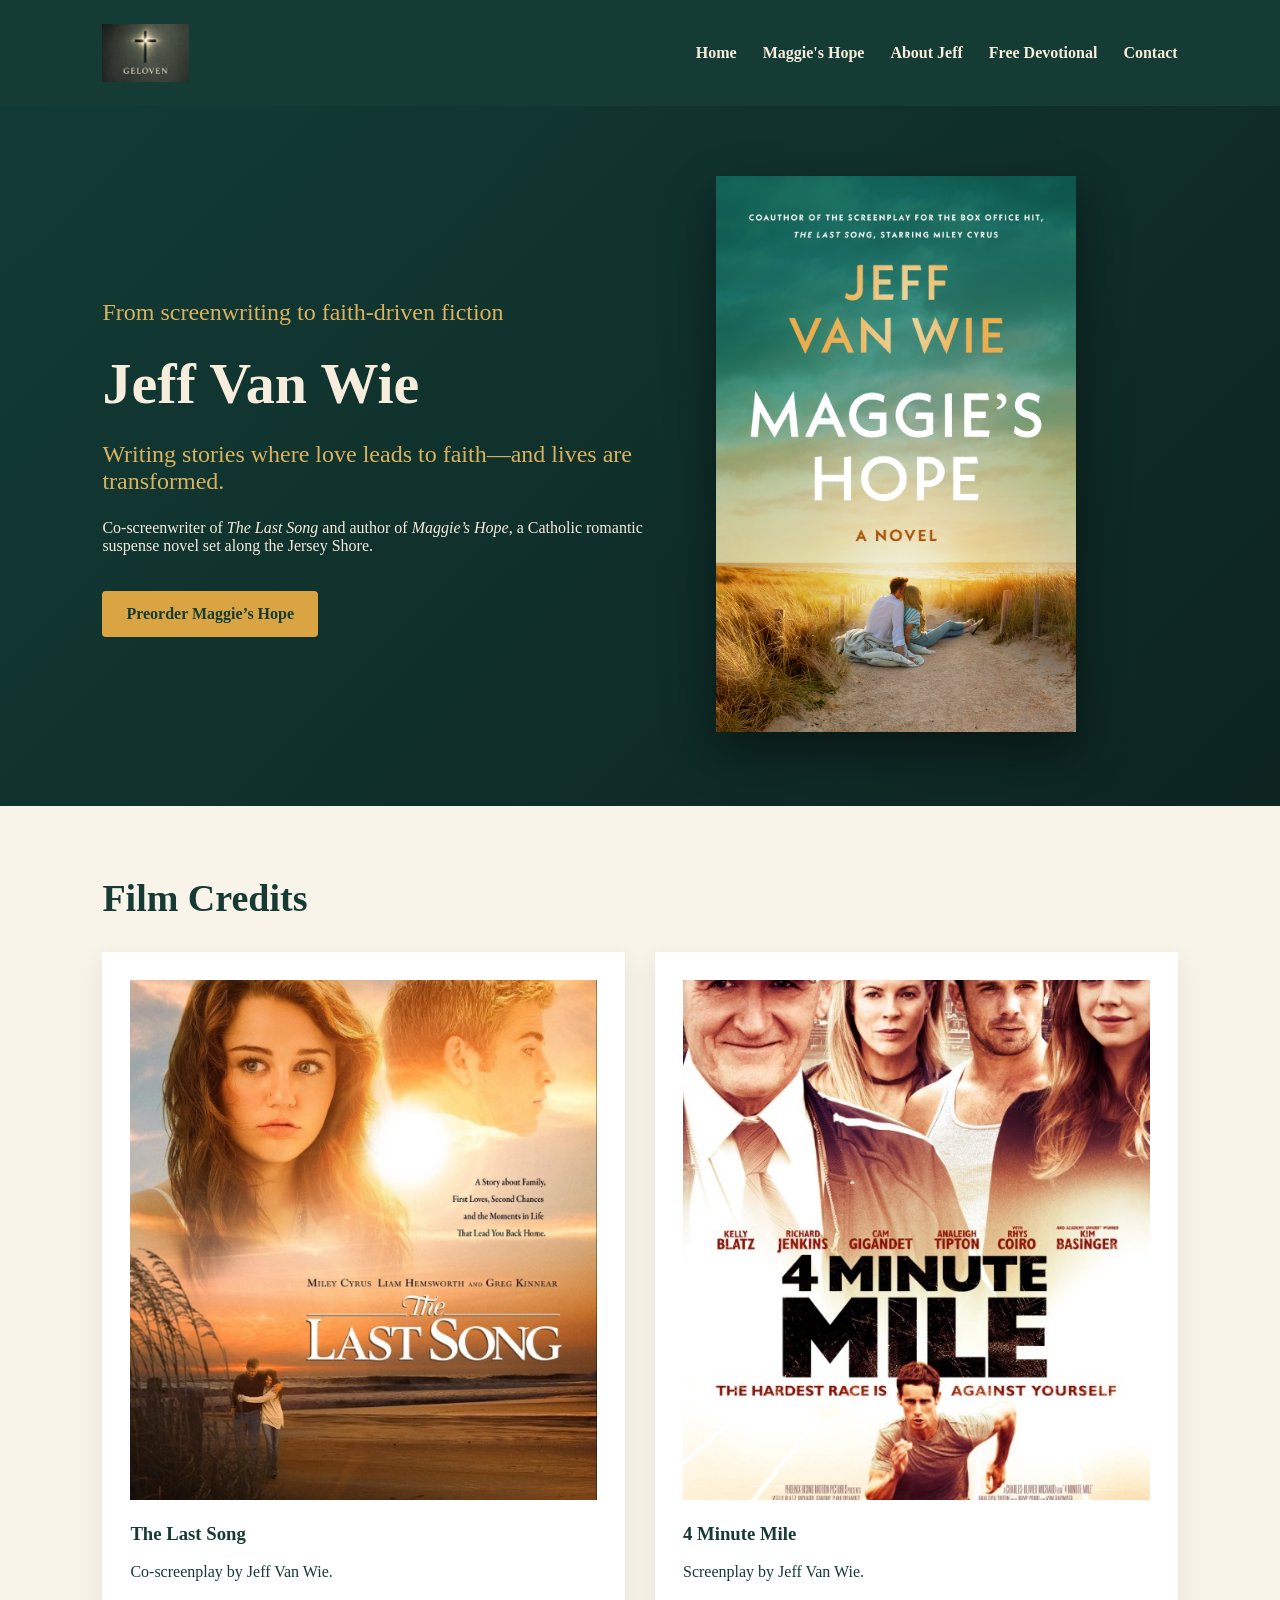
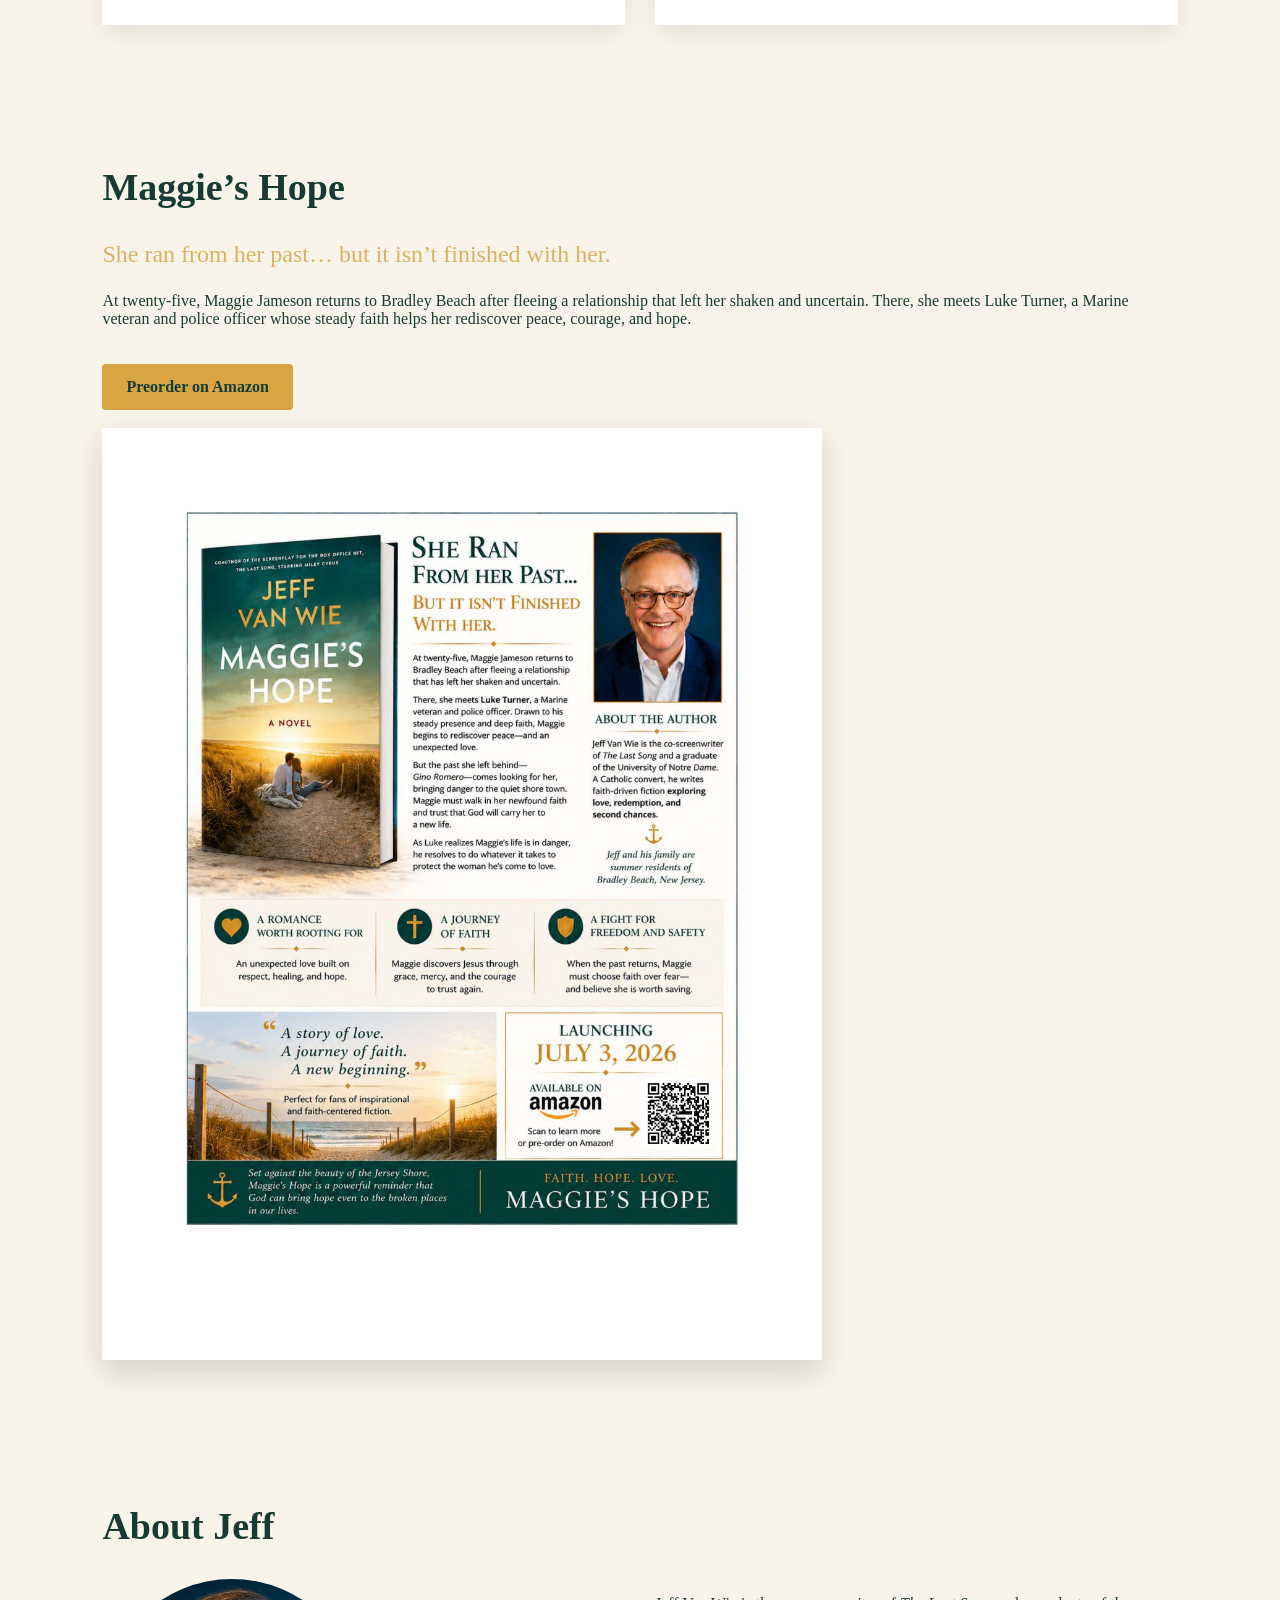
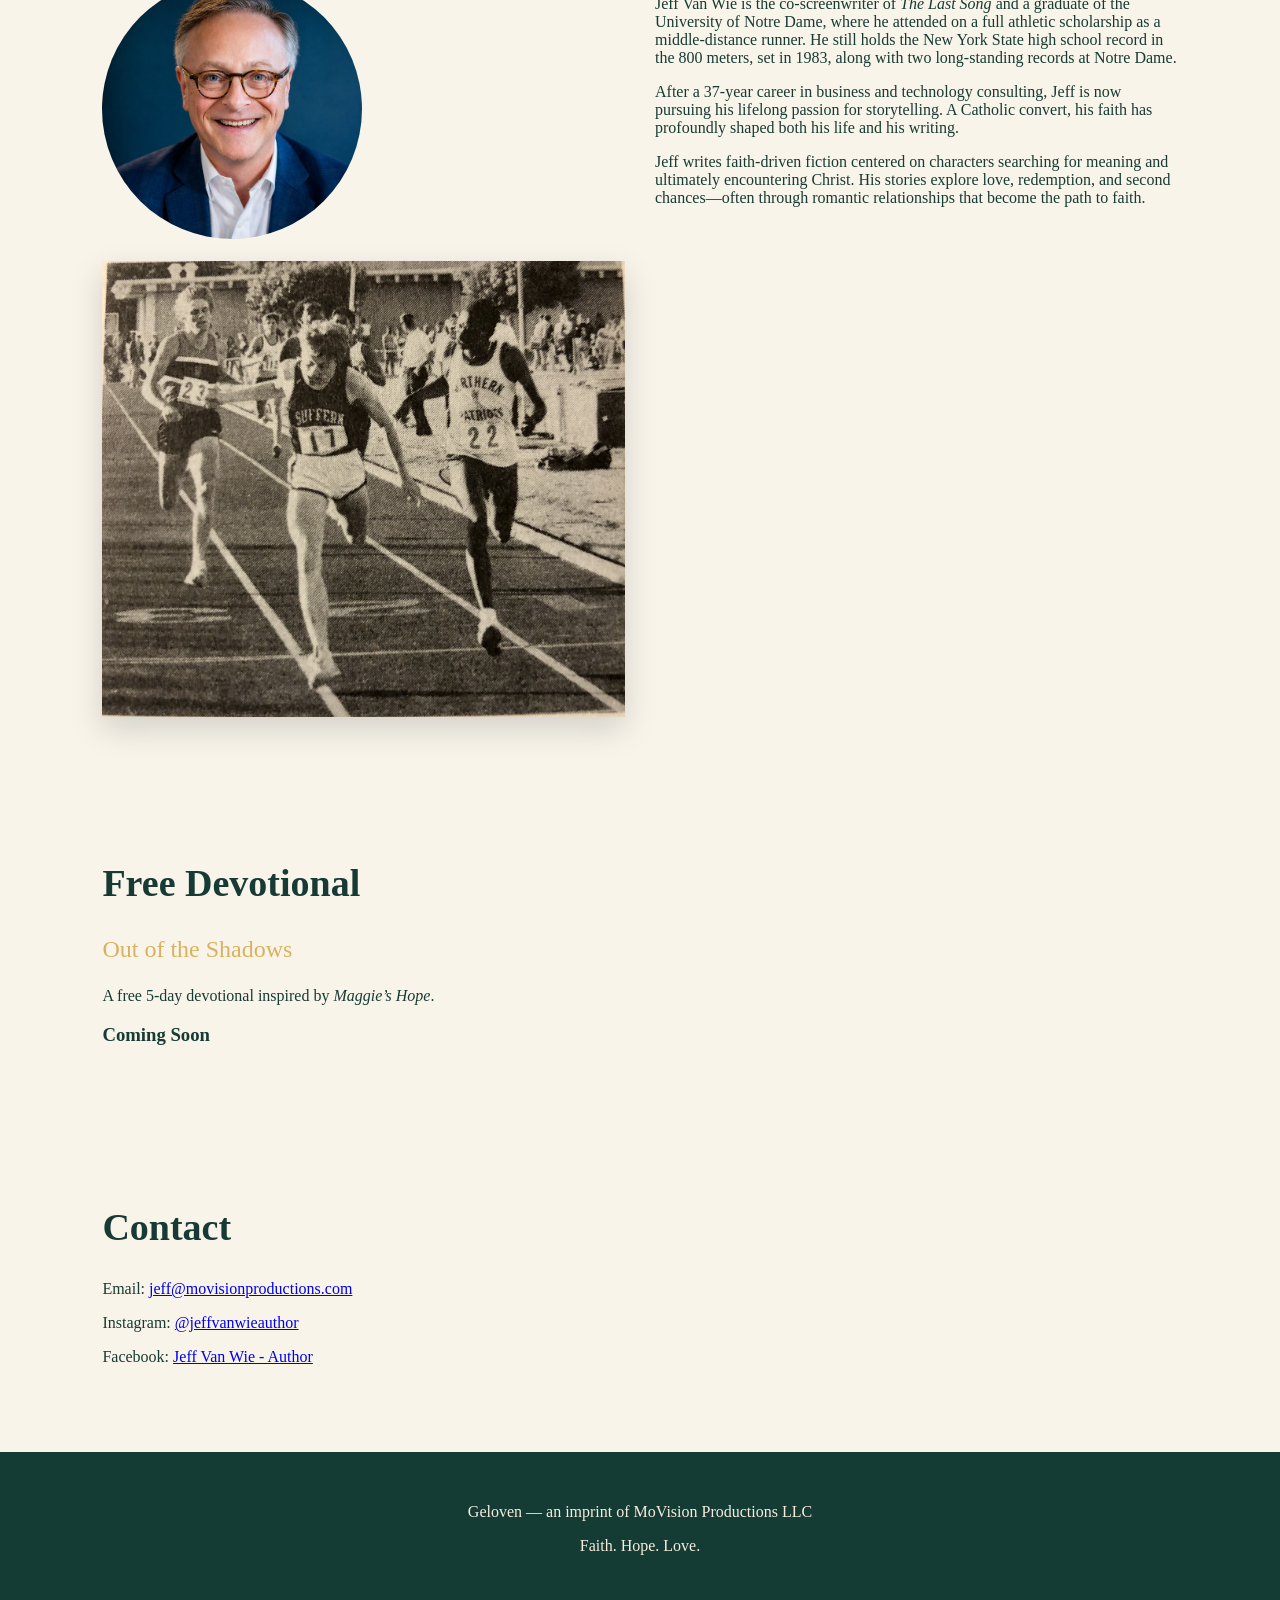
==== commit 8c7b4df3: "Update index.html" ====
--- a/index.html
+++ b/index.html
@@ -1,1552 +1,116 @@
-<html xmlns:v="urn:schemas-microsoft-com:vml"
-xmlns:o="urn:schemas-microsoft-com:office:office"
-xmlns:w="urn:schemas-microsoft-com:office:word"
-xmlns:m="http://schemas.microsoft.com/office/2004/12/omml"
-xmlns="http://www.w3.org/TR/REC-html40">
-
+<!DOCTYPE html>
+<html lang="en">
 <head>
-<meta http-equiv=Content-Type content="text/html; charset=windows-1252">
-<meta name=ProgId content=Word.Document>
-<meta name=Generator content="Microsoft Word 15">
-<meta name=Originator content="Microsoft Word 15">
-<link rel=File-List href="index_files/filelist.xml">
-<!--[if gte mso 9]><xml>
- <o:DocumentProperties>
-  <o:Author>Jeffrey Van Wie</o:Author>
-  <o:Template>Normal</o:Template>
-  <o:LastAuthor>Jeffrey Van Wie</o:LastAuthor>
-  <o:Revision>2</o:Revision>
-  <o:TotalTime>2</o:TotalTime>
-  <o:Created>2026-06-01T19:09:00Z</o:Created>
-  <o:LastSaved>2026-06-01T19:09:00Z</o:LastSaved>
-  <o:Pages>1</o:Pages>
-  <o:Words>22</o:Words>
-  <o:Characters>132</o:Characters>
-  <o:Lines>1</o:Lines>
-  <o:Paragraphs>1</o:Paragraphs>
-  <o:CharactersWithSpaces>153</o:CharactersWithSpaces>
-  <o:Version>16.00</o:Version>
- </o:DocumentProperties>
- <o:OfficeDocumentSettings>
-  <o:AllowPNG/>
- </o:OfficeDocumentSettings>
-</xml><![endif]-->
-<link rel=themeData href="index_files/themedata.thmx">
-<link rel=colorSchemeMapping href="index_files/colorschememapping.xml">
-<!--[if gte mso 9]><xml>
- <w:WordDocument>
-  <w:SpellingState>Clean</w:SpellingState>
-  <w:GrammarState>Clean</w:GrammarState>
-  <w:TrackMoves>false</w:TrackMoves>
-  <w:TrackFormatting/>
-  <w:PunctuationKerning/>
-  <w:ValidateAgainstSchemas/>
-  <w:SaveIfXMLInvalid>false</w:SaveIfXMLInvalid>
-  <w:IgnoreMixedContent>false</w:IgnoreMixedContent>
-  <w:AlwaysShowPlaceholderText>false</w:AlwaysShowPlaceholderText>
-  <w:DoNotPromoteQF/>
-  <w:LidThemeOther>EN-US</w:LidThemeOther>
-  <w:LidThemeAsian>X-NONE</w:LidThemeAsian>
-  <w:LidThemeComplexScript>X-NONE</w:LidThemeComplexScript>
-  <w:Compatibility>
-   <w:BreakWrappedTables/>
-   <w:SnapToGridInCell/>
-   <w:WrapTextWithPunct/>
-   <w:UseAsianBreakRules/>
-   <w:DontGrowAutofit/>
-   <w:SplitPgBreakAndParaMark/>
-   <w:EnableOpenTypeKerning/>
-   <w:DontFlipMirrorIndents/>
-   <w:OverrideTableStyleHps/>
-  </w:Compatibility>
-  <m:mathPr>
-   <m:mathFont m:val="Cambria Math"/>
-   <m:brkBin m:val="before"/>
-   <m:brkBinSub m:val="&#45;-"/>
-   <m:smallFrac m:val="off"/>
-   <m:dispDef/>
-   <m:lMargin m:val="0"/>
-   <m:rMargin m:val="0"/>
-   <m:defJc m:val="centerGroup"/>
-   <m:wrapIndent m:val="1440"/>
-   <m:intLim m:val="subSup"/>
-   <m:naryLim m:val="undOvr"/>
-  </m:mathPr></w:WordDocument>
-</xml><![endif]--><!--[if gte mso 9]><xml>
- <w:LatentStyles DefLockedState="false" DefUnhideWhenUsed="false"
-  DefSemiHidden="false" DefQFormat="false" DefPriority="99"
-  LatentStyleCount="376">
-  <w:LsdException Locked="false" Priority="0" QFormat="true" Name="Normal"/>
-  <w:LsdException Locked="false" Priority="9" QFormat="true" Name="heading 1"/>
-  <w:LsdException Locked="false" Priority="9" SemiHidden="true"
-   UnhideWhenUsed="true" QFormat="true" Name="heading 2"/>
-  <w:LsdException Locked="false" Priority="9" SemiHidden="true"
-   UnhideWhenUsed="true" QFormat="true" Name="heading 3"/>
-  <w:LsdException Locked="false" Priority="9" SemiHidden="true"
-   UnhideWhenUsed="true" QFormat="true" Name="heading 4"/>
-  <w:LsdException Locked="false" Priority="9" SemiHidden="true"
-   UnhideWhenUsed="true" QFormat="true" Name="heading 5"/>
-  <w:LsdException Locked="false" Priority="9" SemiHidden="true"
-   UnhideWhenUsed="true" QFormat="true" Name="heading 6"/>
-  <w:LsdException Locked="false" Priority="9" SemiHidden="true"
-   UnhideWhenUsed="true" QFormat="true" Name="heading 7"/>
-  <w:LsdException Locked="false" Priority="9" SemiHidden="true"
-   UnhideWhenUsed="true" QFormat="true" Name="heading 8"/>
-  <w:LsdException Locked="false" Priority="9" SemiHidden="true"
-   UnhideWhenUsed="true" QFormat="true" Name="heading 9"/>
-  <w:LsdException Locked="false" SemiHidden="true" UnhideWhenUsed="true"
-   Name="index 1"/>
-  <w:LsdException Locked="false" SemiHidden="true" UnhideWhenUsed="true"
-   Name="index 2"/>
-  <w:LsdException Locked="false" SemiHidden="true" UnhideWhenUsed="true"
-   Name="index 3"/>
-  <w:LsdException Locked="false" SemiHidden="true" UnhideWhenUsed="true"
-   Name="index 4"/>
-  <w:LsdException Locked="false" SemiHidden="true" UnhideWhenUsed="true"
-   Name="index 5"/>
-  <w:LsdException Locked="false" SemiHidden="true" UnhideWhenUsed="true"
-   Name="index 6"/>
-  <w:LsdException Locked="false" SemiHidden="true" UnhideWhenUsed="true"
-   Name="index 7"/>
-  <w:LsdException Locked="false" SemiHidden="true" UnhideWhenUsed="true"
-   Name="index 8"/>
-  <w:LsdException Locked="false" SemiHidden="true" UnhideWhenUsed="true"
-   Name="index 9"/>
-  <w:LsdException Locked="false" Priority="39" SemiHidden="true"
-   UnhideWhenUsed="true" Name="toc 1"/>
-  <w:LsdException Locked="false" Priority="39" SemiHidden="true"
-   UnhideWhenUsed="true" Name="toc 2"/>
-  <w:LsdException Locked="false" Priority="39" SemiHidden="true"
-   UnhideWhenUsed="true" Name="toc 3"/>
-  <w:LsdException Locked="false" Priority="39" SemiHidden="true"
-   UnhideWhenUsed="true" Name="toc 4"/>
-  <w:LsdException Locked="false" Priority="39" SemiHidden="true"
-   UnhideWhenUsed="true" Name="toc 5"/>
-  <w:LsdException Locked="false" Priority="39" SemiHidden="true"
-   UnhideWhenUsed="true" Name="toc 6"/>
-  <w:LsdException Locked="false" Priority="39" SemiHidden="true"
-   UnhideWhenUsed="true" Name="toc 7"/>
-  <w:LsdException Locked="false" Priority="39" SemiHidden="true"
-   UnhideWhenUsed="true" Name="toc 8"/>
-  <w:LsdException Locked="false" Priority="39" SemiHidden="true"
-   UnhideWhenUsed="true" Name="toc 9"/>
-  <w:LsdException Locked="false" SemiHidden="true" UnhideWhenUsed="true"
-   Name="Normal Indent"/>
-  <w:LsdException Locked="false" SemiHidden="true" UnhideWhenUsed="true"
-   Name="footnote text"/>
-  <w:LsdException Locked="false" SemiHidden="true" UnhideWhenUsed="true"
-   Name="annotation text"/>
-  <w:LsdException Locked="false" SemiHidden="true" UnhideWhenUsed="true"
-   Name="header"/>
-  <w:LsdException Locked="false" SemiHidden="true" UnhideWhenUsed="true"
-   Name="footer"/>
-  <w:LsdException Locked="false" SemiHidden="true" UnhideWhenUsed="true"
-   Name="index heading"/>
-  <w:LsdException Locked="false" Priority="35" SemiHidden="true"
-   UnhideWhenUsed="true" QFormat="true" Name="caption"/>
-  <w:LsdException Locked="false" SemiHidden="true" UnhideWhenUsed="true"
-   Name="table of figures"/>
-  <w:LsdException Locked="false" SemiHidden="true" UnhideWhenUsed="true"
-   Name="envelope address"/>
-  <w:LsdException Locked="false" SemiHidden="true" UnhideWhenUsed="true"
-   Name="envelope return"/>
-  <w:LsdException Locked="false" SemiHidden="true" UnhideWhenUsed="true"
-   Name="footnote reference"/>
-  <w:LsdException Locked="false" SemiHidden="true" UnhideWhenUsed="true"
-   Name="annotation reference"/>
-  <w:LsdException Locked="false" SemiHidden="true" UnhideWhenUsed="true"
-   Name="line number"/>
-  <w:LsdException Locked="false" SemiHidden="true" UnhideWhenUsed="true"
-   Name="page number"/>
-  <w:LsdException Locked="false" SemiHidden="true" UnhideWhenUsed="true"
-   Name="endnote reference"/>
-  <w:LsdException Locked="false" SemiHidden="true" UnhideWhenUsed="true"
-   Name="endnote text"/>
-  <w:LsdException Locked="false" SemiHidden="true" UnhideWhenUsed="true"
-   Name="table of authorities"/>
-  <w:LsdException Locked="false" SemiHidden="true" UnhideWhenUsed="true"
-   Name="macro"/>
-  <w:LsdException Locked="false" SemiHidden="true" UnhideWhenUsed="true"
-   Name="toa heading"/>
-  <w:LsdException Locked="false" SemiHidden="true" UnhideWhenUsed="true"
-   Name="List"/>
-  <w:LsdException Locked="false" SemiHidden="true" UnhideWhenUsed="true"
-   Name="List Bullet"/>
-  <w:LsdException Locked="false" SemiHidden="true" UnhideWhenUsed="true"
-   Name="List Number"/>
-  <w:LsdException Locked="false" SemiHidden="true" UnhideWhenUsed="true"
-   Name="List 2"/>
-  <w:LsdException Locked="false" SemiHidden="true" UnhideWhenUsed="true"
-   Name="List 3"/>
-  <w:LsdException Locked="false" SemiHidden="true" UnhideWhenUsed="true"
-   Name="List 4"/>
-  <w:LsdException Locked="false" SemiHidden="true" UnhideWhenUsed="true"
-   Name="List 5"/>
-  <w:LsdException Locked="false" SemiHidden="true" UnhideWhenUsed="true"
-   Name="List Bullet 2"/>
-  <w:LsdException Locked="false" SemiHidden="true" UnhideWhenUsed="true"
-   Name="List Bullet 3"/>
-  <w:LsdException Locked="false" SemiHidden="true" UnhideWhenUsed="true"
-   Name="List Bullet 4"/>
-  <w:LsdException Locked="false" SemiHidden="true" UnhideWhenUsed="true"
-   Name="List Bullet 5"/>
-  <w:LsdException Locked="false" SemiHidden="true" UnhideWhenUsed="true"
-   Name="List Number 2"/>
-  <w:LsdException Locked="false" SemiHidden="true" UnhideWhenUsed="true"
-   Name="List Number 3"/>
-  <w:LsdException Locked="false" SemiHidden="true" UnhideWhenUsed="true"
-   Name="List Number 4"/>
-  <w:LsdException Locked="false" SemiHidden="true" UnhideWhenUsed="true"
-   Name="List Number 5"/>
-  <w:LsdException Locked="false" Priority="10" QFormat="true" Name="Title"/>
-  <w:LsdException Locked="false" SemiHidden="true" UnhideWhenUsed="true"
-   Name="Closing"/>
-  <w:LsdException Locked="false" SemiHidden="true" UnhideWhenUsed="true"
-   Name="Signature"/>
-  <w:LsdException Locked="false" Priority="1" SemiHidden="true"
-   UnhideWhenUsed="true" Name="Default Paragraph Font"/>
-  <w:LsdException Locked="false" SemiHidden="true" UnhideWhenUsed="true"
-   Name="Body Text"/>
-  <w:LsdException Locked="false" SemiHidden="true" UnhideWhenUsed="true"
-   Name="Body Text Indent"/>
-  <w:LsdException Locked="false" SemiHidden="true" UnhideWhenUsed="true"
-   Name="List Continue"/>
-  <w:LsdException Locked="false" SemiHidden="true" UnhideWhenUsed="true"
-   Name="List Continue 2"/>
-  <w:LsdException Locked="false" SemiHidden="true" UnhideWhenUsed="true"
-   Name="List Continue 3"/>
-  <w:LsdException Locked="false" SemiHidden="true" UnhideWhenUsed="true"
-   Name="List Continue 4"/>
-  <w:LsdException Locked="false" SemiHidden="true" UnhideWhenUsed="true"
-   Name="List Continue 5"/>
-  <w:LsdException Locked="false" SemiHidden="true" UnhideWhenUsed="true"
-   Name="Message Header"/>
-  <w:LsdException Locked="false" Priority="11" QFormat="true" Name="Subtitle"/>
-  <w:LsdException Locked="false" SemiHidden="true" UnhideWhenUsed="true"
-   Name="Salutation"/>
-  <w:LsdException Locked="false" SemiHidden="true" UnhideWhenUsed="true"
-   Name="Date"/>
-  <w:LsdException Locked="false" SemiHidden="true" UnhideWhenUsed="true"
-   Name="Body Text First Indent"/>
-  <w:LsdException Locked="false" SemiHidden="true" UnhideWhenUsed="true"
-   Name="Body Text First Indent 2"/>
-  <w:LsdException Locked="false" SemiHidden="true" UnhideWhenUsed="true"
-   Name="Note Heading"/>
-  <w:LsdException Locked="false" SemiHidden="true" UnhideWhenUsed="true"
-   Name="Body Text 2"/>
-  <w:LsdException Locked="false" SemiHidden="true" UnhideWhenUsed="true"
-   Name="Body Text 3"/>
-  <w:LsdException Locked="false" SemiHidden="true" UnhideWhenUsed="true"
-   Name="Body Text Indent 2"/>
-  <w:LsdException Locked="false" SemiHidden="true" UnhideWhenUsed="true"
-   Name="Body Text Indent 3"/>
-  <w:LsdException Locked="false" SemiHidden="true" UnhideWhenUsed="true"
-   Name="Block Text"/>
-  <w:LsdException Locked="false" SemiHidden="true" UnhideWhenUsed="true"
-   Name="Hyperlink"/>
-  <w:LsdException Locked="false" SemiHidden="true" UnhideWhenUsed="true"
-   Name="FollowedHyperlink"/>
-  <w:LsdException Locked="false" Priority="22" QFormat="true" Name="Strong"/>
-  <w:LsdException Locked="false" Priority="20" QFormat="true" Name="Emphasis"/>
-  <w:LsdException Locked="false" SemiHidden="true" UnhideWhenUsed="true"
-   Name="Document Map"/>
-  <w:LsdException Locked="false" SemiHidden="true" UnhideWhenUsed="true"
-   Name="Plain Text"/>
-  <w:LsdException Locked="false" SemiHidden="true" UnhideWhenUsed="true"
-   Name="E-mail Signature"/>
-  <w:LsdException Locked="false" SemiHidden="true" UnhideWhenUsed="true"
-   Name="HTML Top of Form"/>
-  <w:LsdException Locked="false" SemiHidden="true" UnhideWhenUsed="true"
-   Name="HTML Bottom of Form"/>
-  <w:LsdException Locked="false" SemiHidden="true" UnhideWhenUsed="true"
-   Name="Normal (Web)"/>
-  <w:LsdException Locked="false" SemiHidden="true" UnhideWhenUsed="true"
-   Name="HTML Acronym"/>
-  <w:LsdException Locked="false" SemiHidden="true" UnhideWhenUsed="true"
-   Name="HTML Address"/>
-  <w:LsdException Locked="false" SemiHidden="true" UnhideWhenUsed="true"
-   Name="HTML Cite"/>
-  <w:LsdException Locked="false" SemiHidden="true" UnhideWhenUsed="true"
-   Name="HTML Code"/>
-  <w:LsdException Locked="false" SemiHidden="true" UnhideWhenUsed="true"
-   Name="HTML Definition"/>
-  <w:LsdException Locked="false" SemiHidden="true" UnhideWhenUsed="true"
-   Name="HTML Keyboard"/>
-  <w:LsdException Locked="false" SemiHidden="true" UnhideWhenUsed="true"
-   Name="HTML Preformatted"/>
-  <w:LsdException Locked="false" SemiHidden="true" UnhideWhenUsed="true"
-   Name="HTML Sample"/>
-  <w:LsdException Locked="false" SemiHidden="true" UnhideWhenUsed="true"
-   Name="HTML Typewriter"/>
-  <w:LsdException Locked="false" SemiHidden="true" UnhideWhenUsed="true"
-   Name="HTML Variable"/>
-  <w:LsdException Locked="false" SemiHidden="true" UnhideWhenUsed="true"
-   Name="Normal Table"/>
-  <w:LsdException Locked="false" SemiHidden="true" UnhideWhenUsed="true"
-   Name="annotation subject"/>
-  <w:LsdException Locked="false" SemiHidden="true" UnhideWhenUsed="true"
-   Name="No List"/>
-  <w:LsdException Locked="false" SemiHidden="true" UnhideWhenUsed="true"
-   Name="Outline List 1"/>
-  <w:LsdException Locked="false" SemiHidden="true" UnhideWhenUsed="true"
-   Name="Outline List 2"/>
-  <w:LsdException Locked="false" SemiHidden="true" UnhideWhenUsed="true"
-   Name="Outline List 3"/>
-  <w:LsdException Locked="false" SemiHidden="true" UnhideWhenUsed="true"
-   Name="Table Simple 1"/>
-  <w:LsdException Locked="false" SemiHidden="true" UnhideWhenUsed="true"
-   Name="Table Simple 2"/>
-  <w:LsdException Locked="false" SemiHidden="true" UnhideWhenUsed="true"
-   Name="Table Simple 3"/>
-  <w:LsdException Locked="false" SemiHidden="true" UnhideWhenUsed="true"
-   Name="Table Classic 1"/>
-  <w:LsdException Locked="false" SemiHidden="true" UnhideWhenUsed="true"
-   Name="Table Classic 2"/>
-  <w:LsdException Locked="false" SemiHidden="true" UnhideWhenUsed="true"
-   Name="Table Classic 3"/>
-  <w:LsdException Locked="false" SemiHidden="true" UnhideWhenUsed="true"
-   Name="Table Classic 4"/>
-  <w:LsdException Locked="false" SemiHidden="true" UnhideWhenUsed="true"
-   Name="Table Colorful 1"/>
-  <w:LsdException Locked="false" SemiHidden="true" UnhideWhenUsed="true"
-   Name="Table Colorful 2"/>
-  <w:LsdException Locked="false" SemiHidden="true" UnhideWhenUsed="true"
-   Name="Table Colorful 3"/>
-  <w:LsdException Locked="false" SemiHidden="true" UnhideWhenUsed="true"
-   Name="Table Columns 1"/>
-  <w:LsdException Locked="false" SemiHidden="true" UnhideWhenUsed="true"
-   Name="Table Columns 2"/>
-  <w:LsdException Locked="false" SemiHidden="true" UnhideWhenUsed="true"
-   Name="Table Columns 3"/>
-  <w:LsdException Locked="false" SemiHidden="true" UnhideWhenUsed="true"
-   Name="Table Columns 4"/>
-  <w:LsdException Locked="false" SemiHidden="true" UnhideWhenUsed="true"
-   Name="Table Columns 5"/>
-  <w:LsdException Locked="false" SemiHidden="true" UnhideWhenUsed="true"
-   Name="Table Grid 1"/>
-  <w:LsdException Locked="false" SemiHidden="true" UnhideWhenUsed="true"
-   Name="Table Grid 2"/>
-  <w:LsdException Locked="false" SemiHidden="true" UnhideWhenUsed="true"
-   Name="Table Grid 3"/>
-  <w:LsdException Locked="false" SemiHidden="true" UnhideWhenUsed="true"
-   Name="Table Grid 4"/>
-  <w:LsdException Locked="false" SemiHidden="true" UnhideWhenUsed="true"
-   Name="Table Grid 5"/>
-  <w:LsdException Locked="false" SemiHidden="true" UnhideWhenUsed="true"
-   Name="Table Grid 6"/>
-  <w:LsdException Locked="false" SemiHidden="true" UnhideWhenUsed="true"
-   Name="Table Grid 7"/>
-  <w:LsdException Locked="false" SemiHidden="true" UnhideWhenUsed="true"
-   Name="Table Grid 8"/>
-  <w:LsdException Locked="false" SemiHidden="true" UnhideWhenUsed="true"
-   Name="Table List 1"/>
-  <w:LsdException Locked="false" SemiHidden="true" UnhideWhenUsed="true"
-   Name="Table List 2"/>
-  <w:LsdException Locked="false" SemiHidden="true" UnhideWhenUsed="true"
-   Name="Table List 3"/>
-  <w:LsdException Locked="false" SemiHidden="true" UnhideWhenUsed="true"
-   Name="Table List 4"/>
-  <w:LsdException Locked="false" SemiHidden="true" UnhideWhenUsed="true"
-   Name="Table List 5"/>
-  <w:LsdException Locked="false" SemiHidden="true" UnhideWhenUsed="true"
-   Name="Table List 6"/>
-  <w:LsdException Locked="false" SemiHidden="true" UnhideWhenUsed="true"
-   Name="Table List 7"/>
-  <w:LsdException Locked="false" SemiHidden="true" UnhideWhenUsed="true"
-   Name="Table List 8"/>
-  <w:LsdException Locked="false" SemiHidden="true" UnhideWhenUsed="true"
-   Name="Table 3D effects 1"/>
-  <w:LsdException Locked="false" SemiHidden="true" UnhideWhenUsed="true"
-   Name="Table 3D effects 2"/>
-  <w:LsdException Locked="false" SemiHidden="true" UnhideWhenUsed="true"
-   Name="Table 3D effects 3"/>
-  <w:LsdException Locked="false" SemiHidden="true" UnhideWhenUsed="true"
-   Name="Table Contemporary"/>
-  <w:LsdException Locked="false" SemiHidden="true" UnhideWhenUsed="true"
-   Name="Table Elegant"/>
-  <w:LsdException Locked="false" SemiHidden="true" UnhideWhenUsed="true"
-   Name="Table Professional"/>
-  <w:LsdException Locked="false" SemiHidden="true" UnhideWhenUsed="true"
-   Name="Table Subtle 1"/>
-  <w:LsdException Locked="false" SemiHidden="true" UnhideWhenUsed="true"
-   Name="Table Subtle 2"/>
-  <w:LsdException Locked="false" SemiHidden="true" UnhideWhenUsed="true"
-   Name="Table Web 1"/>
-  <w:LsdException Locked="false" SemiHidden="true" UnhideWhenUsed="true"
-   Name="Table Web 2"/>
-  <w:LsdException Locked="false" SemiHidden="true" UnhideWhenUsed="true"
-   Name="Table Web 3"/>
-  <w:LsdException Locked="false" SemiHidden="true" UnhideWhenUsed="true"
-   Name="Balloon Text"/>
-  <w:LsdException Locked="false" Priority="39" Name="Table Grid"/>
-  <w:LsdException Locked="false" SemiHidden="true" UnhideWhenUsed="true"
-   Name="Table Theme"/>
-  <w:LsdException Locked="false" SemiHidden="true" Name="Placeholder Text"/>
-  <w:LsdException Locked="false" Priority="1" QFormat="true" Name="No Spacing"/>
-  <w:LsdException Locked="false" Priority="60" Name="Light Shading"/>
-  <w:LsdException Locked="false" Priority="61" Name="Light List"/>
-  <w:LsdException Locked="false" Priority="62" Name="Light Grid"/>
-  <w:LsdException Locked="false" Priority="63" Name="Medium Shading 1"/>
-  <w:LsdException Locked="false" Priority="64" Name="Medium Shading 2"/>
-  <w:LsdException Locked="false" Priority="65" Name="Medium List 1"/>
-  <w:LsdException Locked="false" Priority="66" Name="Medium List 2"/>
-  <w:LsdException Locked="false" Priority="67" Name="Medium Grid 1"/>
-  <w:LsdException Locked="false" Priority="68" Name="Medium Grid 2"/>
-  <w:LsdException Locked="false" Priority="69" Name="Medium Grid 3"/>
-  <w:LsdException Locked="false" Priority="70" Name="Dark List"/>
-  <w:LsdException Locked="false" Priority="71" Name="Colorful Shading"/>
-  <w:LsdException Locked="false" Priority="72" Name="Colorful List"/>
-  <w:LsdException Locked="false" Priority="73" Name="Colorful Grid"/>
-  <w:LsdException Locked="false" Priority="60" Name="Light Shading Accent 1"/>
-  <w:LsdException Locked="false" Priority="61" Name="Light List Accent 1"/>
-  <w:LsdException Locked="false" Priority="62" Name="Light Grid Accent 1"/>
-  <w:LsdException Locked="false" Priority="63" Name="Medium Shading 1 Accent 1"/>
-  <w:LsdException Locked="false" Priority="64" Name="Medium Shading 2 Accent 1"/>
-  <w:LsdException Locked="false" Priority="65" Name="Medium List 1 Accent 1"/>
-  <w:LsdException Locked="false" SemiHidden="true" Name="Revision"/>
-  <w:LsdException Locked="false" Priority="34" QFormat="true"
-   Name="List Paragraph"/>
-  <w:LsdException Locked="false" Priority="29" QFormat="true" Name="Quote"/>
-  <w:LsdException Locked="false" Priority="30" QFormat="true"
-   Name="Intense Quote"/>
-  <w:LsdException Locked="false" Priority="66" Name="Medium List 2 Accent 1"/>
-  <w:LsdException Locked="false" Priority="67" Name="Medium Grid 1 Accent 1"/>
-  <w:LsdException Locked="false" Priority="68" Name="Medium Grid 2 Accent 1"/>
-  <w:LsdException Locked="false" Priority="69" Name="Medium Grid 3 Accent 1"/>
-  <w:LsdException Locked="false" Priority="70" Name="Dark List Accent 1"/>
-  <w:LsdException Locked="false" Priority="71" Name="Colorful Shading Accent 1"/>
-  <w:LsdException Locked="false" Priority="72" Name="Colorful List Accent 1"/>
-  <w:LsdException Locked="false" Priority="73" Name="Colorful Grid Accent 1"/>
-  <w:LsdException Locked="false" Priority="60" Name="Light Shading Accent 2"/>
-  <w:LsdException Locked="false" Priority="61" Name="Light List Accent 2"/>
-  <w:LsdException Locked="false" Priority="62" Name="Light Grid Accent 2"/>
-  <w:LsdException Locked="false" Priority="63" Name="Medium Shading 1 Accent 2"/>
-  <w:LsdException Locked="false" Priority="64" Name="Medium Shading 2 Accent 2"/>
-  <w:LsdException Locked="false" Priority="65" Name="Medium List 1 Accent 2"/>
-  <w:LsdException Locked="false" Priority="66" Name="Medium List 2 Accent 2"/>
-  <w:LsdException Locked="false" Priority="67" Name="Medium Grid 1 Accent 2"/>
-  <w:LsdException Locked="false" Priority="68" Name="Medium Grid 2 Accent 2"/>
-  <w:LsdException Locked="false" Priority="69" Name="Medium Grid 3 Accent 2"/>
-  <w:LsdException Locked="false" Priority="70" Name="Dark List Accent 2"/>
-  <w:LsdException Locked="false" Priority="71" Name="Colorful Shading Accent 2"/>
-  <w:LsdException Locked="false" Priority="72" Name="Colorful List Accent 2"/>
-  <w:LsdException Locked="false" Priority="73" Name="Colorful Grid Accent 2"/>
-  <w:LsdException Locked="false" Priority="60" Name="Light Shading Accent 3"/>
-  <w:LsdException Locked="false" Priority="61" Name="Light List Accent 3"/>
-  <w:LsdException Locked="false" Priority="62" Name="Light Grid Accent 3"/>
-  <w:LsdException Locked="false" Priority="63" Name="Medium Shading 1 Accent 3"/>
-  <w:LsdException Locked="false" Priority="64" Name="Medium Shading 2 Accent 3"/>
-  <w:LsdException Locked="false" Priority="65" Name="Medium List 1 Accent 3"/>
-  <w:LsdException Locked="false" Priority="66" Name="Medium List 2 Accent 3"/>
-  <w:LsdException Locked="false" Priority="67" Name="Medium Grid 1 Accent 3"/>
-  <w:LsdException Locked="false" Priority="68" Name="Medium Grid 2 Accent 3"/>
-  <w:LsdException Locked="false" Priority="69" Name="Medium Grid 3 Accent 3"/>
-  <w:LsdException Locked="false" Priority="70" Name="Dark List Accent 3"/>
-  <w:LsdException Locked="false" Priority="71" Name="Colorful Shading Accent 3"/>
-  <w:LsdException Locked="false" Priority="72" Name="Colorful List Accent 3"/>
-  <w:LsdException Locked="false" Priority="73" Name="Colorful Grid Accent 3"/>
-  <w:LsdException Locked="false" Priority="60" Name="Light Shading Accent 4"/>
-  <w:LsdException Locked="false" Priority="61" Name="Light List Accent 4"/>
-  <w:LsdException Locked="false" Priority="62" Name="Light Grid Accent 4"/>
-  <w:LsdException Locked="false" Priority="63" Name="Medium Shading 1 Accent 4"/>
-  <w:LsdException Locked="false" Priority="64" Name="Medium Shading 2 Accent 4"/>
-  <w:LsdException Locked="false" Priority="65" Name="Medium List 1 Accent 4"/>
-  <w:LsdException Locked="false" Priority="66" Name="Medium List 2 Accent 4"/>
-  <w:LsdException Locked="false" Priority="67" Name="Medium Grid 1 Accent 4"/>
-  <w:LsdException Locked="false" Priority="68" Name="Medium Grid 2 Accent 4"/>
-  <w:LsdException Locked="false" Priority="69" Name="Medium Grid 3 Accent 4"/>
-  <w:LsdException Locked="false" Priority="70" Name="Dark List Accent 4"/>
-  <w:LsdException Locked="false" Priority="71" Name="Colorful Shading Accent 4"/>
-  <w:LsdException Locked="false" Priority="72" Name="Colorful List Accent 4"/>
-  <w:LsdException Locked="false" Priority="73" Name="Colorful Grid Accent 4"/>
-  <w:LsdException Locked="false" Priority="60" Name="Light Shading Accent 5"/>
-  <w:LsdException Locked="false" Priority="61" Name="Light List Accent 5"/>
-  <w:LsdException Locked="false" Priority="62" Name="Light Grid Accent 5"/>
-  <w:LsdException Locked="false" Priority="63" Name="Medium Shading 1 Accent 5"/>
-  <w:LsdException Locked="false" Priority="64" Name="Medium Shading 2 Accent 5"/>
-  <w:LsdException Locked="false" Priority="65" Name="Medium List 1 Accent 5"/>
-  <w:LsdException Locked="false" Priority="66" Name="Medium List 2 Accent 5"/>
-  <w:LsdException Locked="false" Priority="67" Name="Medium Grid 1 Accent 5"/>
-  <w:LsdException Locked="false" Priority="68" Name="Medium Grid 2 Accent 5"/>
-  <w:LsdException Locked="false" Priority="69" Name="Medium Grid 3 Accent 5"/>
-  <w:LsdException Locked="false" Priority="70" Name="Dark List Accent 5"/>
-  <w:LsdException Locked="false" Priority="71" Name="Colorful Shading Accent 5"/>
-  <w:LsdException Locked="false" Priority="72" Name="Colorful List Accent 5"/>
-  <w:LsdException Locked="false" Priority="73" Name="Colorful Grid Accent 5"/>
-  <w:LsdException Locked="false" Priority="60" Name="Light Shading Accent 6"/>
-  <w:LsdException Locked="false" Priority="61" Name="Light List Accent 6"/>
-  <w:LsdException Locked="false" Priority="62" Name="Light Grid Accent 6"/>
-  <w:LsdException Locked="false" Priority="63" Name="Medium Shading 1 Accent 6"/>
-  <w:LsdException Locked="false" Priority="64" Name="Medium Shading 2 Accent 6"/>
-  <w:LsdException Locked="false" Priority="65" Name="Medium List 1 Accent 6"/>
-  <w:LsdException Locked="false" Priority="66" Name="Medium List 2 Accent 6"/>
-  <w:LsdException Locked="false" Priority="67" Name="Medium Grid 1 Accent 6"/>
-  <w:LsdException Locked="false" Priority="68" Name="Medium Grid 2 Accent 6"/>
-  <w:LsdException Locked="false" Priority="69" Name="Medium Grid 3 Accent 6"/>
-  <w:LsdException Locked="false" Priority="70" Name="Dark List Accent 6"/>
-  <w:LsdException Locked="false" Priority="71" Name="Colorful Shading Accent 6"/>
-  <w:LsdException Locked="false" Priority="72" Name="Colorful List Accent 6"/>
-  <w:LsdException Locked="false" Priority="73" Name="Colorful Grid Accent 6"/>
-  <w:LsdException Locked="false" Priority="19" QFormat="true"
-   Name="Subtle Emphasis"/>
-  <w:LsdException Locked="false" Priority="21" QFormat="true"
-   Name="Intense Emphasis"/>
-  <w:LsdException Locked="false" Priority="31" QFormat="true"
-   Name="Subtle Reference"/>
-  <w:LsdException Locked="false" Priority="32" QFormat="true"
-   Name="Intense Reference"/>
-  <w:LsdException Locked="false" Priority="33" QFormat="true" Name="Book Title"/>
-  <w:LsdException Locked="false" Priority="37" SemiHidden="true"
-   UnhideWhenUsed="true" Name="Bibliography"/>
-  <w:LsdException Locked="false" Priority="39" SemiHidden="true"
-   UnhideWhenUsed="true" QFormat="true" Name="TOC Heading"/>
-  <w:LsdException Locked="false" Priority="41" Name="Plain Table 1"/>
-  <w:LsdException Locked="false" Priority="42" Name="Plain Table 2"/>
-  <w:LsdException Locked="false" Priority="43" Name="Plain Table 3"/>
-  <w:LsdException Locked="false" Priority="44" Name="Plain Table 4"/>
-  <w:LsdException Locked="false" Priority="45" Name="Plain Table 5"/>
-  <w:LsdException Locked="false" Priority="40" Name="Grid Table Light"/>
-  <w:LsdException Locked="false" Priority="46" Name="Grid Table 1 Light"/>
-  <w:LsdException Locked="false" Priority="47" Name="Grid Table 2"/>
-  <w:LsdException Locked="false" Priority="48" Name="Grid Table 3"/>
-  <w:LsdException Locked="false" Priority="49" Name="Grid Table 4"/>
-  <w:LsdException Locked="false" Priority="50" Name="Grid Table 5 Dark"/>
-  <w:LsdException Locked="false" Priority="51" Name="Grid Table 6 Colorful"/>
-  <w:LsdException Locked="false" Priority="52" Name="Grid Table 7 Colorful"/>
-  <w:LsdException Locked="false" Priority="46"
-   Name="Grid Table 1 Light Accent 1"/>
-  <w:LsdException Locked="false" Priority="47" Name="Grid Table 2 Accent 1"/>
-  <w:LsdException Locked="false" Priority="48" Name="Grid Table 3 Accent 1"/>
-  <w:LsdException Locked="false" Priority="49" Name="Grid Table 4 Accent 1"/>
-  <w:LsdException Locked="false" Priority="50" Name="Grid Table 5 Dark Accent 1"/>
-  <w:LsdException Locked="false" Priority="51"
-   Name="Grid Table 6 Colorful Accent 1"/>
-  <w:LsdException Locked="false" Priority="52"
-   Name="Grid Table 7 Colorful Accent 1"/>
-  <w:LsdException Locked="false" Priority="46"
-   Name="Grid Table 1 Light Accent 2"/>
-  <w:LsdException Locked="false" Priority="47" Name="Grid Table 2 Accent 2"/>
-  <w:LsdException Locked="false" Priority="48" Name="Grid Table 3 Accent 2"/>
-  <w:LsdException Locked="false" Priority="49" Name="Grid Table 4 Accent 2"/>
-  <w:LsdException Locked="false" Priority="50" Name="Grid Table 5 Dark Accent 2"/>
-  <w:LsdException Locked="false" Priority="51"
-   Name="Grid Table 6 Colorful Accent 2"/>
-  <w:LsdException Locked="false" Priority="52"
-   Name="Grid Table 7 Colorful Accent 2"/>
-  <w:LsdException Locked="false" Priority="46"
-   Name="Grid Table 1 Light Accent 3"/>
-  <w:LsdException Locked="false" Priority="47" Name="Grid Table 2 Accent 3"/>
-  <w:LsdException Locked="false" Priority="48" Name="Grid Table 3 Accent 3"/>
-  <w:LsdException Locked="false" Priority="49" Name="Grid Table 4 Accent 3"/>
-  <w:LsdException Locked="false" Priority="50" Name="Grid Table 5 Dark Accent 3"/>
-  <w:LsdException Locked="false" Priority="51"
-   Name="Grid Table 6 Colorful Accent 3"/>
-  <w:LsdException Locked="false" Priority="52"
-   Name="Grid Table 7 Colorful Accent 3"/>
-  <w:LsdException Locked="false" Priority="46"
-   Name="Grid Table 1 Light Accent 4"/>
-  <w:LsdException Locked="false" Priority="47" Name="Grid Table 2 Accent 4"/>
-  <w:LsdException Locked="false" Priority="48" Name="Grid Table 3 Accent 4"/>
-  <w:LsdException Locked="false" Priority="49" Name="Grid Table 4 Accent 4"/>
-  <w:LsdException Locked="false" Priority="50" Name="Grid Table 5 Dark Accent 4"/>
-  <w:LsdException Locked="false" Priority="51"
-   Name="Grid Table 6 Colorful Accent 4"/>
-  <w:LsdException Locked="false" Priority="52"
-   Name="Grid Table 7 Colorful Accent 4"/>
-  <w:LsdException Locked="false" Priority="46"
-   Name="Grid Table 1 Light Accent 5"/>
-  <w:LsdException Locked="false" Priority="47" Name="Grid Table 2 Accent 5"/>
-  <w:LsdException Locked="false" Priority="48" Name="Grid Table 3 Accent 5"/>
-  <w:LsdException Locked="false" Priority="49" Name="Grid Table 4 Accent 5"/>
-  <w:LsdException Locked="false" Priority="50" Name="Grid Table 5 Dark Accent 5"/>
-  <w:LsdException Locked="false" Priority="51"
-   Name="Grid Table 6 Colorful Accent 5"/>
-  <w:LsdException Locked="false" Priority="52"
-   Name="Grid Table 7 Colorful Accent 5"/>
-  <w:LsdException Locked="false" Priority="46"
-   Name="Grid Table 1 Light Accent 6"/>
-  <w:LsdException Locked="false" Priority="47" Name="Grid Table 2 Accent 6"/>
-  <w:LsdException Locked="false" Priority="48" Name="Grid Table 3 Accent 6"/>
-  <w:LsdException Locked="false" Priority="49" Name="Grid Table 4 Accent 6"/>
-  <w:LsdException Locked="false" Priority="50" Name="Grid Table 5 Dark Accent 6"/>
-  <w:LsdException Locked="false" Priority="51"
-   Name="Grid Table 6 Colorful Accent 6"/>
-  <w:LsdException Locked="false" Priority="52"
-   Name="Grid Table 7 Colorful Accent 6"/>
-  <w:LsdException Locked="false" Priority="46" Name="List Table 1 Light"/>
-  <w:LsdException Locked="false" Priority="47" Name="List Table 2"/>
-  <w:LsdException Locked="false" Priority="48" Name="List Table 3"/>
-  <w:LsdException Locked="false" Priority="49" Name="List Table 4"/>
-  <w:LsdException Locked="false" Priority="50" Name="List Table 5 Dark"/>
-  <w:LsdException Locked="false" Priority="51" Name="List Table 6 Colorful"/>
-  <w:LsdException Locked="false" Priority="52" Name="List Table 7 Colorful"/>
-  <w:LsdException Locked="false" Priority="46"
-   Name="List Table 1 Light Accent 1"/>
-  <w:LsdException Locked="false" Priority="47" Name="List Table 2 Accent 1"/>
-  <w:LsdException Locked="false" Priority="48" Name="List Table 3 Accent 1"/>
-  <w:LsdException Locked="false" Priority="49" Name="List Table 4 Accent 1"/>
-  <w:LsdException Locked="false" Priority="50" Name="List Table 5 Dark Accent 1"/>
-  <w:LsdException Locked="false" Priority="51"
-   Name="List Table 6 Colorful Accent 1"/>
-  <w:LsdException Locked="false" Priority="52"
-   Name="List Table 7 Colorful Accent 1"/>
-  <w:LsdException Locked="false" Priority="46"
-   Name="List Table 1 Light Accent 2"/>
-  <w:LsdException Locked="false" Priority="47" Name="List Table 2 Accent 2"/>
-  <w:LsdException Locked="false" Priority="48" Name="List Table 3 Accent 2"/>
-  <w:LsdException Locked="false" Priority="49" Name="List Table 4 Accent 2"/>
-  <w:LsdException Locked="false" Priority="50" Name="List Table 5 Dark Accent 2"/>
-  <w:LsdException Locked="false" Priority="51"
-   Name="List Table 6 Colorful Accent 2"/>
-  <w:LsdException Locked="false" Priority="52"
-   Name="List Table 7 Colorful Accent 2"/>
-  <w:LsdException Locked="false" Priority="46"
-   Name="List Table 1 Light Accent 3"/>
-  <w:LsdException Locked="false" Priority="47" Name="List Table 2 Accent 3"/>
-  <w:LsdException Locked="false" Priority="48" Name="List Table 3 Accent 3"/>
-  <w:LsdException Locked="false" Priority="49" Name="List Table 4 Accent 3"/>
-  <w:LsdException Locked="false" Priority="50" Name="List Table 5 Dark Accent 3"/>
-  <w:LsdException Locked="false" Priority="51"
-   Name="List Table 6 Colorful Accent 3"/>
-  <w:LsdException Locked="false" Priority="52"
-   Name="List Table 7 Colorful Accent 3"/>
-  <w:LsdException Locked="false" Priority="46"
-   Name="List Table 1 Light Accent 4"/>
-  <w:LsdException Locked="false" Priority="47" Name="List Table 2 Accent 4"/>
-  <w:LsdException Locked="false" Priority="48" Name="List Table 3 Accent 4"/>
-  <w:LsdException Locked="false" Priority="49" Name="List Table 4 Accent 4"/>
-  <w:LsdException Locked="false" Priority="50" Name="List Table 5 Dark Accent 4"/>
-  <w:LsdException Locked="false" Priority="51"
-   Name="List Table 6 Colorful Accent 4"/>
-  <w:LsdException Locked="false" Priority="52"
-   Name="List Table 7 Colorful Accent 4"/>
-  <w:LsdException Locked="false" Priority="46"
-   Name="List Table 1 Light Accent 5"/>
-  <w:LsdException Locked="false" Priority="47" Name="List Table 2 Accent 5"/>
-  <w:LsdException Locked="false" Priority="48" Name="List Table 3 Accent 5"/>
-  <w:LsdException Locked="false" Priority="49" Name="List Table 4 Accent 5"/>
-  <w:LsdException Locked="false" Priority="50" Name="List Table 5 Dark Accent 5"/>
-  <w:LsdException Locked="false" Priority="51"
-   Name="List Table 6 Colorful Accent 5"/>
-  <w:LsdException Locked="false" Priority="52"
-   Name="List Table 7 Colorful Accent 5"/>
-  <w:LsdException Locked="false" Priority="46"
-   Name="List Table 1 Light Accent 6"/>
-  <w:LsdException Locked="false" Priority="47" Name="List Table 2 Accent 6"/>
-  <w:LsdException Locked="false" Priority="48" Name="List Table 3 Accent 6"/>
-  <w:LsdException Locked="false" Priority="49" Name="List Table 4 Accent 6"/>
-  <w:LsdException Locked="false" Priority="50" Name="List Table 5 Dark Accent 6"/>
-  <w:LsdException Locked="false" Priority="51"
-   Name="List Table 6 Colorful Accent 6"/>
-  <w:LsdException Locked="false" Priority="52"
-   Name="List Table 7 Colorful Accent 6"/>
-  <w:LsdException Locked="false" SemiHidden="true" UnhideWhenUsed="true"
-   Name="Mention"/>
-  <w:LsdException Locked="false" SemiHidden="true" UnhideWhenUsed="true"
-   Name="Smart Hyperlink"/>
-  <w:LsdException Locked="false" SemiHidden="true" UnhideWhenUsed="true"
-   Name="Hashtag"/>
-  <w:LsdException Locked="false" SemiHidden="true" UnhideWhenUsed="true"
-   Name="Unresolved Mention"/>
-  <w:LsdException Locked="false" SemiHidden="true" UnhideWhenUsed="true"
-   Name="Smart Link"/>
- </w:LatentStyles>
-</xml><![endif]-->
-<style>
-<!--
- /* Font Definitions */
- @font-face
-	{font-family:"Cambria Math";
-	panose-1:2 4 5 3 5 4 6 3 2 4;
-	mso-font-charset:0;
-	mso-generic-font-family:roman;
-	mso-font-pitch:variable;
-	mso-font-signature:-536869121 1107305727 33554432 0 415 0;}
-@font-face
-	{font-family:Aptos;
-	mso-font-charset:0;
-	mso-generic-font-family:swiss;
-	mso-font-pitch:variable;
-	mso-font-signature:536871559 3 0 0 415 0;}
- /* Style Definitions */
- p.MsoNormal, li.MsoNormal, div.MsoNormal
-	{mso-style-unhide:no;
-	mso-style-qformat:yes;
-	mso-style-parent:"";
-	margin-top:0in;
-	margin-right:0in;
-	margin-bottom:8.0pt;
-	margin-left:0in;
-	line-height:115%;
-	mso-pagination:widow-orphan;
-	font-size:12.0pt;
-	font-family:"Aptos",sans-serif;
-	mso-ascii-font-family:Aptos;
-	mso-ascii-theme-font:minor-latin;
-	mso-fareast-font-family:Aptos;
-	mso-fareast-theme-font:minor-latin;
-	mso-hansi-font-family:Aptos;
-	mso-hansi-theme-font:minor-latin;
-	mso-bidi-font-family:"Times New Roman";
-	mso-bidi-theme-font:minor-bidi;
-	mso-font-kerning:1.0pt;
-	mso-ligatures:standardcontextual;}
-h1
-	{mso-style-priority:9;
-	mso-style-unhide:no;
-	mso-style-qformat:yes;
-	mso-style-link:"Heading 1 Char";
-	mso-style-next:Normal;
-	margin-top:.25in;
-	margin-right:0in;
-	margin-bottom:4.0pt;
-	margin-left:0in;
-	line-height:115%;
-	mso-pagination:widow-orphan lines-together;
-	page-break-after:avoid;
-	mso-outline-level:1;
-	font-size:20.0pt;
-	font-family:"Aptos Display",sans-serif;
-	mso-ascii-font-family:"Aptos Display";
-	mso-ascii-theme-font:major-latin;
-	mso-fareast-font-family:"Times New Roman";
-	mso-fareast-theme-font:major-fareast;
-	mso-hansi-font-family:"Aptos Display";
-	mso-hansi-theme-font:major-latin;
-	mso-bidi-font-family:"Times New Roman";
-	mso-bidi-theme-font:major-bidi;
-	color:#0F4761;
-	mso-themecolor:accent1;
-	mso-themeshade:191;
-	mso-font-kerning:1.0pt;
-	mso-ligatures:standardcontextual;
-	font-weight:normal;}
-h2
-	{mso-style-noshow:yes;
-	mso-style-priority:9;
-	mso-style-qformat:yes;
-	mso-style-link:"Heading 2 Char";
-	mso-style-next:Normal;
-	margin-top:8.0pt;
-	margin-right:0in;
-	margin-bottom:4.0pt;
-	margin-left:0in;
-	line-height:115%;
-	mso-pagination:widow-orphan lines-together;
-	page-break-after:avoid;
-	mso-outline-level:2;
-	font-size:16.0pt;
-	font-family:"Aptos Display",sans-serif;
-	mso-ascii-font-family:"Aptos Display";
-	mso-ascii-theme-font:major-latin;
-	mso-fareast-font-family:"Times New Roman";
-	mso-fareast-theme-font:major-fareast;
-	mso-hansi-font-family:"Aptos Display";
-	mso-hansi-theme-font:major-latin;
-	mso-bidi-font-family:"Times New Roman";
-	mso-bidi-theme-font:major-bidi;
-	color:#0F4761;
-	mso-themecolor:accent1;
-	mso-themeshade:191;
-	mso-font-kerning:1.0pt;
-	mso-ligatures:standardcontextual;
-	font-weight:normal;}
-h3
-	{mso-style-noshow:yes;
-	mso-style-priority:9;
-	mso-style-qformat:yes;
-	mso-style-link:"Heading 3 Char";
-	mso-style-next:Normal;
-	margin-top:8.0pt;
-	margin-right:0in;
-	margin-bottom:4.0pt;
-	margin-left:0in;
-	line-height:115%;
-	mso-pagination:widow-orphan lines-together;
-	page-break-after:avoid;
-	mso-outline-level:3;
-	font-size:14.0pt;
-	font-family:"Aptos",sans-serif;
-	mso-ascii-font-family:Aptos;
-	mso-ascii-theme-font:minor-latin;
-	mso-fareast-font-family:"Times New Roman";
-	mso-fareast-theme-font:major-fareast;
-	mso-hansi-font-family:Aptos;
-	mso-hansi-theme-font:minor-latin;
-	mso-bidi-font-family:"Times New Roman";
-	mso-bidi-theme-font:major-bidi;
-	color:#0F4761;
-	mso-themecolor:accent1;
-	mso-themeshade:191;
-	mso-font-kerning:1.0pt;
-	mso-ligatures:standardcontextual;
-	font-weight:normal;}
-h4
-	{mso-style-noshow:yes;
-	mso-style-priority:9;
-	mso-style-qformat:yes;
-	mso-style-link:"Heading 4 Char";
-	mso-style-next:Normal;
-	margin-top:4.0pt;
-	margin-right:0in;
-	margin-bottom:2.0pt;
-	margin-left:0in;
-	line-height:115%;
-	mso-pagination:widow-orphan lines-together;
-	page-break-after:avoid;
-	mso-outline-level:4;
-	font-size:12.0pt;
-	font-family:"Aptos",sans-serif;
-	mso-ascii-font-family:Aptos;
-	mso-ascii-theme-font:minor-latin;
-	mso-fareast-font-family:"Times New Roman";
-	mso-fareast-theme-font:major-fareast;
-	mso-hansi-font-family:Aptos;
-	mso-hansi-theme-font:minor-latin;
-	mso-bidi-font-family:"Times New Roman";
-	mso-bidi-theme-font:major-bidi;
-	color:#0F4761;
-	mso-themecolor:accent1;
-	mso-themeshade:191;
-	mso-font-kerning:1.0pt;
-	mso-ligatures:standardcontextual;
-	font-weight:normal;
-	font-style:italic;}
-h5
-	{mso-style-noshow:yes;
-	mso-style-priority:9;
-	mso-style-qformat:yes;
-	mso-style-link:"Heading 5 Char";
-	mso-style-next:Normal;
-	margin-top:4.0pt;
-	margin-right:0in;
-	margin-bottom:2.0pt;
-	margin-left:0in;
-	line-height:115%;
-	mso-pagination:widow-orphan lines-together;
-	page-break-after:avoid;
-	mso-outline-level:5;
-	font-size:12.0pt;
-	font-family:"Aptos",sans-serif;
-	mso-ascii-font-family:Aptos;
-	mso-ascii-theme-font:minor-latin;
-	mso-fareast-font-family:"Times New Roman";
-	mso-fareast-theme-font:major-fareast;
-	mso-hansi-font-family:Aptos;
-	mso-hansi-theme-font:minor-latin;
-	mso-bidi-font-family:"Times New Roman";
-	mso-bidi-theme-font:major-bidi;
-	color:#0F4761;
-	mso-themecolor:accent1;
-	mso-themeshade:191;
-	mso-font-kerning:1.0pt;
-	mso-ligatures:standardcontextual;
-	font-weight:normal;}
-h6
-	{mso-style-noshow:yes;
-	mso-style-priority:9;
-	mso-style-qformat:yes;
-	mso-style-link:"Heading 6 Char";
-	mso-style-next:Normal;
-	margin-top:2.0pt;
-	margin-right:0in;
-	margin-bottom:0in;
-	margin-left:0in;
-	line-height:115%;
-	mso-pagination:widow-orphan lines-together;
-	page-break-after:avoid;
-	mso-outline-level:6;
-	font-size:12.0pt;
-	font-family:"Aptos",sans-serif;
-	mso-ascii-font-family:Aptos;
-	mso-ascii-theme-font:minor-latin;
-	mso-fareast-font-family:"Times New Roman";
-	mso-fareast-theme-font:major-fareast;
-	mso-hansi-font-family:Aptos;
-	mso-hansi-theme-font:minor-latin;
-	mso-bidi-font-family:"Times New Roman";
-	mso-bidi-theme-font:major-bidi;
-	color:#595959;
-	mso-themecolor:text1;
-	mso-themetint:166;
-	mso-font-kerning:1.0pt;
-	mso-ligatures:standardcontextual;
-	font-weight:normal;
-	font-style:italic;}
-p.MsoHeading7, li.MsoHeading7, div.MsoHeading7
-	{mso-style-noshow:yes;
-	mso-style-priority:9;
-	mso-style-qformat:yes;
-	mso-style-link:"Heading 7 Char";
-	mso-style-next:Normal;
-	margin-top:2.0pt;
-	margin-right:0in;
-	margin-bottom:0in;
-	margin-left:0in;
-	line-height:115%;
-	mso-pagination:widow-orphan lines-together;
-	page-break-after:avoid;
-	mso-outline-level:7;
-	font-size:12.0pt;
-	font-family:"Aptos",sans-serif;
-	mso-ascii-font-family:Aptos;
-	mso-ascii-theme-font:minor-latin;
-	mso-fareast-font-family:"Times New Roman";
-	mso-fareast-theme-font:major-fareast;
-	mso-hansi-font-family:Aptos;
-	mso-hansi-theme-font:minor-latin;
-	mso-bidi-font-family:"Times New Roman";
-	mso-bidi-theme-font:major-bidi;
-	color:#595959;
-	mso-themecolor:text1;
-	mso-themetint:166;
-	mso-font-kerning:1.0pt;
-	mso-ligatures:standardcontextual;}
-p.MsoHeading8, li.MsoHeading8, div.MsoHeading8
-	{mso-style-noshow:yes;
-	mso-style-priority:9;
-	mso-style-qformat:yes;
-	mso-style-link:"Heading 8 Char";
-	mso-style-next:Normal;
-	margin:0in;
-	line-height:115%;
-	mso-pagination:widow-orphan lines-together;
-	page-break-after:avoid;
-	mso-outline-level:8;
-	font-size:12.0pt;
-	font-family:"Aptos",sans-serif;
-	mso-ascii-font-family:Aptos;
-	mso-ascii-theme-font:minor-latin;
-	mso-fareast-font-family:"Times New Roman";
-	mso-fareast-theme-font:major-fareast;
-	mso-hansi-font-family:Aptos;
-	mso-hansi-theme-font:minor-latin;
-	mso-bidi-font-family:"Times New Roman";
-	mso-bidi-theme-font:major-bidi;
-	color:#272727;
-	mso-themecolor:text1;
-	mso-themetint:216;
-	mso-font-kerning:1.0pt;
-	mso-ligatures:standardcontextual;
-	font-style:italic;}
-p.MsoHeading9, li.MsoHeading9, div.MsoHeading9
-	{mso-style-noshow:yes;
-	mso-style-priority:9;
-	mso-style-qformat:yes;
-	mso-style-link:"Heading 9 Char";
-	mso-style-next:Normal;
-	margin:0in;
-	line-height:115%;
-	mso-pagination:widow-orphan lines-together;
-	page-break-after:avoid;
-	mso-outline-level:9;
-	font-size:12.0pt;
-	font-family:"Aptos",sans-serif;
-	mso-ascii-font-family:Aptos;
-	mso-ascii-theme-font:minor-latin;
-	mso-fareast-font-family:"Times New Roman";
-	mso-fareast-theme-font:major-fareast;
-	mso-hansi-font-family:Aptos;
-	mso-hansi-theme-font:minor-latin;
-	mso-bidi-font-family:"Times New Roman";
-	mso-bidi-theme-font:major-bidi;
-	color:#272727;
-	mso-themecolor:text1;
-	mso-themetint:216;
-	mso-font-kerning:1.0pt;
-	mso-ligatures:standardcontextual;}
-p.MsoTitle, li.MsoTitle, div.MsoTitle
-	{mso-style-priority:10;
-	mso-style-unhide:no;
-	mso-style-qformat:yes;
-	mso-style-link:"Title Char";
-	mso-style-next:Normal;
-	margin-top:0in;
-	margin-right:0in;
-	margin-bottom:4.0pt;
-	margin-left:0in;
-	mso-add-space:auto;
-	mso-pagination:widow-orphan;
-	font-size:28.0pt;
-	font-family:"Aptos Display",sans-serif;
-	mso-ascii-font-family:"Aptos Display";
-	mso-ascii-theme-font:major-latin;
-	mso-fareast-font-family:"Times New Roman";
-	mso-fareast-theme-font:major-fareast;
-	mso-hansi-font-family:"Aptos Display";
-	mso-hansi-theme-font:major-latin;
-	mso-bidi-font-family:"Times New Roman";
-	mso-bidi-theme-font:major-bidi;
-	letter-spacing:-.5pt;
-	mso-font-kerning:14.0pt;
-	mso-ligatures:standardcontextual;}
-p.MsoTitleCxSpFirst, li.MsoTitleCxSpFirst, div.MsoTitleCxSpFirst
-	{mso-style-priority:10;
-	mso-style-unhide:no;
-	mso-style-qformat:yes;
-	mso-style-link:"Title Char";
-	mso-style-next:Normal;
-	mso-style-type:export-only;
-	margin:0in;
-	mso-add-space:auto;
-	mso-pagination:widow-orphan;
-	font-size:28.0pt;
-	font-family:"Aptos Display",sans-serif;
-	mso-ascii-font-family:"Aptos Display";
-	mso-ascii-theme-font:major-latin;
-	mso-fareast-font-family:"Times New Roman";
-	mso-fareast-theme-font:major-fareast;
-	mso-hansi-font-family:"Aptos Display";
-	mso-hansi-theme-font:major-latin;
-	mso-bidi-font-family:"Times New Roman";
-	mso-bidi-theme-font:major-bidi;
-	letter-spacing:-.5pt;
-	mso-font-kerning:14.0pt;
-	mso-ligatures:standardcontextual;}
-p.MsoTitleCxSpMiddle, li.MsoTitleCxSpMiddle, div.MsoTitleCxSpMiddle
-	{mso-style-priority:10;
-	mso-style-unhide:no;
-	mso-style-qformat:yes;
-	mso-style-link:"Title Char";
-	mso-style-next:Normal;
-	mso-style-type:export-only;
-	margin:0in;
-	mso-add-space:auto;
-	mso-pagination:widow-orphan;
-	font-size:28.0pt;
-	font-family:"Aptos Display",sans-serif;
-	mso-ascii-font-family:"Aptos Display";
-	mso-ascii-theme-font:major-latin;
-	mso-fareast-font-family:"Times New Roman";
-	mso-fareast-theme-font:major-fareast;
-	mso-hansi-font-family:"Aptos Display";
-	mso-hansi-theme-font:major-latin;
-	mso-bidi-font-family:"Times New Roman";
-	mso-bidi-theme-font:major-bidi;
-	letter-spacing:-.5pt;
-	mso-font-kerning:14.0pt;
-	mso-ligatures:standardcontextual;}
-p.MsoTitleCxSpLast, li.MsoTitleCxSpLast, div.MsoTitleCxSpLast
-	{mso-style-priority:10;
-	mso-style-unhide:no;
-	mso-style-qformat:yes;
-	mso-style-link:"Title Char";
-	mso-style-next:Normal;
-	mso-style-type:export-only;
-	margin-top:0in;
-	margin-right:0in;
-	margin-bottom:4.0pt;
-	margin-left:0in;
-	mso-add-space:auto;
-	mso-pagination:widow-orphan;
-	font-size:28.0pt;
-	font-family:"Aptos Display",sans-serif;
-	mso-ascii-font-family:"Aptos Display";
-	mso-ascii-theme-font:major-latin;
-	mso-fareast-font-family:"Times New Roman";
-	mso-fareast-theme-font:major-fareast;
-	mso-hansi-font-family:"Aptos Display";
-	mso-hansi-theme-font:major-latin;
-	mso-bidi-font-family:"Times New Roman";
-	mso-bidi-theme-font:major-bidi;
-	letter-spacing:-.5pt;
-	mso-font-kerning:14.0pt;
-	mso-ligatures:standardcontextual;}
-p.MsoSubtitle, li.MsoSubtitle, div.MsoSubtitle
-	{mso-style-priority:11;
-	mso-style-unhide:no;
-	mso-style-qformat:yes;
-	mso-style-link:"Subtitle Char";
-	mso-style-next:Normal;
-	margin-top:0in;
-	margin-right:0in;
-	margin-bottom:8.0pt;
-	margin-left:0in;
-	line-height:115%;
-	mso-pagination:widow-orphan;
-	font-size:14.0pt;
-	font-family:"Aptos",sans-serif;
-	mso-ascii-font-family:Aptos;
-	mso-ascii-theme-font:minor-latin;
-	mso-fareast-font-family:"Times New Roman";
-	mso-fareast-theme-font:major-fareast;
-	mso-hansi-font-family:Aptos;
-	mso-hansi-theme-font:minor-latin;
-	mso-bidi-font-family:"Times New Roman";
-	mso-bidi-theme-font:major-bidi;
-	color:#595959;
-	mso-themecolor:text1;
-	mso-themetint:166;
-	letter-spacing:.75pt;
-	mso-font-kerning:1.0pt;
-	mso-ligatures:standardcontextual;}
-p.MsoListParagraph, li.MsoListParagraph, div.MsoListParagraph
-	{mso-style-priority:34;
-	mso-style-unhide:no;
-	mso-style-qformat:yes;
-	margin-top:0in;
-	margin-right:0in;
-	margin-bottom:8.0pt;
-	margin-left:.5in;
-	mso-add-space:auto;
-	line-height:115%;
-	mso-pagination:widow-orphan;
-	font-size:12.0pt;
-	font-family:"Aptos",sans-serif;
-	mso-ascii-font-family:Aptos;
-	mso-ascii-theme-font:minor-latin;
-	mso-fareast-font-family:Aptos;
-	mso-fareast-theme-font:minor-latin;
-	mso-hansi-font-family:Aptos;
-	mso-hansi-theme-font:minor-latin;
-	mso-bidi-font-family:"Times New Roman";
-	mso-bidi-theme-font:minor-bidi;
-	mso-font-kerning:1.0pt;
-	mso-ligatures:standardcontextual;}
-p.MsoListParagraphCxSpFirst, li.MsoListParagraphCxSpFirst, div.MsoListParagraphCxSpFirst
-	{mso-style-priority:34;
-	mso-style-unhide:no;
-	mso-style-qformat:yes;
-	mso-style-type:export-only;
-	margin-top:0in;
-	margin-right:0in;
-	margin-bottom:0in;
-	margin-left:.5in;
-	mso-add-space:auto;
-	line-height:115%;
-	mso-pagination:widow-orphan;
-	font-size:12.0pt;
-	font-family:"Aptos",sans-serif;
-	mso-ascii-font-family:Aptos;
-	mso-ascii-theme-font:minor-latin;
-	mso-fareast-font-family:Aptos;
-	mso-fareast-theme-font:minor-latin;
-	mso-hansi-font-family:Aptos;
-	mso-hansi-theme-font:minor-latin;
-	mso-bidi-font-family:"Times New Roman";
-	mso-bidi-theme-font:minor-bidi;
-	mso-font-kerning:1.0pt;
-	mso-ligatures:standardcontextual;}
-p.MsoListParagraphCxSpMiddle, li.MsoListParagraphCxSpMiddle, div.MsoListParagraphCxSpMiddle
-	{mso-style-priority:34;
-	mso-style-unhide:no;
-	mso-style-qformat:yes;
-	mso-style-type:export-only;
-	margin-top:0in;
-	margin-right:0in;
-	margin-bottom:0in;
-	margin-left:.5in;
-	mso-add-space:auto;
-	line-height:115%;
-	mso-pagination:widow-orphan;
-	font-size:12.0pt;
-	font-family:"Aptos",sans-serif;
-	mso-ascii-font-family:Aptos;
-	mso-ascii-theme-font:minor-latin;
-	mso-fareast-font-family:Aptos;
-	mso-fareast-theme-font:minor-latin;
-	mso-hansi-font-family:Aptos;
-	mso-hansi-theme-font:minor-latin;
-	mso-bidi-font-family:"Times New Roman";
-	mso-bidi-theme-font:minor-bidi;
-	mso-font-kerning:1.0pt;
-	mso-ligatures:standardcontextual;}
-p.MsoListParagraphCxSpLast, li.MsoListParagraphCxSpLast, div.MsoListParagraphCxSpLast
-	{mso-style-priority:34;
-	mso-style-unhide:no;
-	mso-style-qformat:yes;
-	mso-style-type:export-only;
-	margin-top:0in;
-	margin-right:0in;
-	margin-bottom:8.0pt;
-	margin-left:.5in;
-	mso-add-space:auto;
-	line-height:115%;
-	mso-pagination:widow-orphan;
-	font-size:12.0pt;
-	font-family:"Aptos",sans-serif;
-	mso-ascii-font-family:Aptos;
-	mso-ascii-theme-font:minor-latin;
-	mso-fareast-font-family:Aptos;
-	mso-fareast-theme-font:minor-latin;
-	mso-hansi-font-family:Aptos;
-	mso-hansi-theme-font:minor-latin;
-	mso-bidi-font-family:"Times New Roman";
-	mso-bidi-theme-font:minor-bidi;
-	mso-font-kerning:1.0pt;
-	mso-ligatures:standardcontextual;}
-p.MsoQuote, li.MsoQuote, div.MsoQuote
-	{mso-style-priority:29;
-	mso-style-unhide:no;
-	mso-style-qformat:yes;
-	mso-style-link:"Quote Char";
-	mso-style-next:Normal;
-	margin-top:8.0pt;
-	margin-right:0in;
-	margin-bottom:8.0pt;
-	margin-left:0in;
-	text-align:center;
-	line-height:115%;
-	mso-pagination:widow-orphan;
-	font-size:12.0pt;
-	font-family:"Aptos",sans-serif;
-	mso-ascii-font-family:Aptos;
-	mso-ascii-theme-font:minor-latin;
-	mso-fareast-font-family:Aptos;
-	mso-fareast-theme-font:minor-latin;
-	mso-hansi-font-family:Aptos;
-	mso-hansi-theme-font:minor-latin;
-	mso-bidi-font-family:"Times New Roman";
-	mso-bidi-theme-font:minor-bidi;
-	color:#404040;
-	mso-themecolor:text1;
-	mso-themetint:191;
-	mso-font-kerning:1.0pt;
-	mso-ligatures:standardcontextual;
-	font-style:italic;}
-p.MsoIntenseQuote, li.MsoIntenseQuote, div.MsoIntenseQuote
-	{mso-style-priority:30;
-	mso-style-unhide:no;
-	mso-style-qformat:yes;
-	mso-style-link:"Intense Quote Char";
-	mso-style-next:Normal;
-	margin-top:.25in;
-	margin-right:.6in;
-	margin-bottom:.25in;
-	margin-left:.6in;
-	text-align:center;
-	line-height:115%;
-	mso-pagination:widow-orphan;
-	border:none;
-	mso-border-top-alt:solid #0F4761 .5pt;
-	mso-border-top-themecolor:accent1;
-	mso-border-top-themeshade:191;
-	mso-border-bottom-alt:solid #0F4761 .5pt;
-	mso-border-bottom-themecolor:accent1;
-	mso-border-bottom-themeshade:191;
-	padding:0in;
-	mso-padding-alt:10.0pt 0in 10.0pt 0in;
-	font-size:12.0pt;
-	font-family:"Aptos",sans-serif;
-	mso-ascii-font-family:Aptos;
-	mso-ascii-theme-font:minor-latin;
-	mso-fareast-font-family:Aptos;
-	mso-fareast-theme-font:minor-latin;
-	mso-hansi-font-family:Aptos;
-	mso-hansi-theme-font:minor-latin;
-	mso-bidi-font-family:"Times New Roman";
-	mso-bidi-theme-font:minor-bidi;
-	color:#0F4761;
-	mso-themecolor:accent1;
-	mso-themeshade:191;
-	mso-font-kerning:1.0pt;
-	mso-ligatures:standardcontextual;
-	font-style:italic;}
-span.MsoIntenseEmphasis
-	{mso-style-priority:21;
-	mso-style-unhide:no;
-	mso-style-qformat:yes;
-	color:#0F4761;
-	mso-themecolor:accent1;
-	mso-themeshade:191;
-	font-style:italic;}
-span.MsoIntenseReference
-	{mso-style-priority:32;
-	mso-style-unhide:no;
-	mso-style-qformat:yes;
-	font-variant:small-caps;
-	color:#0F4761;
-	mso-themecolor:accent1;
-	mso-themeshade:191;
-	letter-spacing:.25pt;
-	font-weight:bold;}
-span.Heading1Char
-	{mso-style-name:"Heading 1 Char";
-	mso-style-priority:9;
-	mso-style-unhide:no;
-	mso-style-locked:yes;
-	mso-style-link:"Heading 1";
-	mso-ansi-font-size:20.0pt;
-	mso-bidi-font-size:20.0pt;
-	font-family:"Aptos Display",sans-serif;
-	mso-ascii-font-family:"Aptos Display";
-	mso-ascii-theme-font:major-latin;
-	mso-fareast-font-family:"Times New Roman";
-	mso-fareast-theme-font:major-fareast;
-	mso-hansi-font-family:"Aptos Display";
-	mso-hansi-theme-font:major-latin;
-	mso-bidi-font-family:"Times New Roman";
-	mso-bidi-theme-font:major-bidi;
-	color:#0F4761;
-	mso-themecolor:accent1;
-	mso-themeshade:191;}
-span.Heading2Char
-	{mso-style-name:"Heading 2 Char";
-	mso-style-noshow:yes;
-	mso-style-priority:9;
-	mso-style-unhide:no;
-	mso-style-locked:yes;
-	mso-style-link:"Heading 2";
-	mso-ansi-font-size:16.0pt;
-	mso-bidi-font-size:16.0pt;
-	font-family:"Aptos Display",sans-serif;
-	mso-ascii-font-family:"Aptos Display";
-	mso-ascii-theme-font:major-latin;
-	mso-fareast-font-family:"Times New Roman";
-	mso-fareast-theme-font:major-fareast;
-	mso-hansi-font-family:"Aptos Display";
-	mso-hansi-theme-font:major-latin;
-	mso-bidi-font-family:"Times New Roman";
-	mso-bidi-theme-font:major-bidi;
-	color:#0F4761;
-	mso-themecolor:accent1;
-	mso-themeshade:191;}
-span.Heading3Char
-	{mso-style-name:"Heading 3 Char";
-	mso-style-noshow:yes;
-	mso-style-priority:9;
-	mso-style-unhide:no;
-	mso-style-locked:yes;
-	mso-style-link:"Heading 3";
-	mso-ansi-font-size:14.0pt;
-	mso-bidi-font-size:14.0pt;
-	font-family:"Times New Roman",serif;
-	mso-fareast-font-family:"Times New Roman";
-	mso-fareast-theme-font:major-fareast;
-	mso-bidi-font-family:"Times New Roman";
-	mso-bidi-theme-font:major-bidi;
-	color:#0F4761;
-	mso-themecolor:accent1;
-	mso-themeshade:191;}
-span.Heading4Char
-	{mso-style-name:"Heading 4 Char";
-	mso-style-noshow:yes;
-	mso-style-priority:9;
-	mso-style-unhide:no;
-	mso-style-locked:yes;
-	mso-style-link:"Heading 4";
-	font-family:"Times New Roman",serif;
-	mso-fareast-font-family:"Times New Roman";
-	mso-fareast-theme-font:major-fareast;
-	mso-bidi-font-family:"Times New Roman";
-	mso-bidi-theme-font:major-bidi;
-	color:#0F4761;
-	mso-themecolor:accent1;
-	mso-themeshade:191;
-	font-style:italic;}
-span.Heading5Char
-	{mso-style-name:"Heading 5 Char";
-	mso-style-noshow:yes;
-	mso-style-priority:9;
-	mso-style-unhide:no;
-	mso-style-locked:yes;
-	mso-style-link:"Heading 5";
-	font-family:"Times New Roman",serif;
-	mso-fareast-font-family:"Times New Roman";
-	mso-fareast-theme-font:major-fareast;
-	mso-bidi-font-family:"Times New Roman";
-	mso-bidi-theme-font:major-bidi;
-	color:#0F4761;
-	mso-themecolor:accent1;
-	mso-themeshade:191;}
-span.Heading6Char
-	{mso-style-name:"Heading 6 Char";
-	mso-style-noshow:yes;
-	mso-style-priority:9;
-	mso-style-unhide:no;
-	mso-style-locked:yes;
-	mso-style-link:"Heading 6";
-	font-family:"Times New Roman",serif;
-	mso-fareast-font-family:"Times New Roman";
-	mso-fareast-theme-font:major-fareast;
-	mso-bidi-font-family:"Times New Roman";
-	mso-bidi-theme-font:major-bidi;
-	color:#595959;
-	mso-themecolor:text1;
-	mso-themetint:166;
-	font-style:italic;}
-span.Heading7Char
-	{mso-style-name:"Heading 7 Char";
-	mso-style-noshow:yes;
-	mso-style-priority:9;
-	mso-style-unhide:no;
-	mso-style-locked:yes;
-	mso-style-link:"Heading 7";
-	font-family:"Times New Roman",serif;
-	mso-fareast-font-family:"Times New Roman";
-	mso-fareast-theme-font:major-fareast;
-	mso-bidi-font-family:"Times New Roman";
-	mso-bidi-theme-font:major-bidi;
-	color:#595959;
-	mso-themecolor:text1;
-	mso-themetint:166;}
-span.Heading8Char
-	{mso-style-name:"Heading 8 Char";
-	mso-style-noshow:yes;
-	mso-style-priority:9;
-	mso-style-unhide:no;
-	mso-style-locked:yes;
-	mso-style-link:"Heading 8";
-	font-family:"Times New Roman",serif;
-	mso-fareast-font-family:"Times New Roman";
-	mso-fareast-theme-font:major-fareast;
-	mso-bidi-font-family:"Times New Roman";
-	mso-bidi-theme-font:major-bidi;
-	color:#272727;
-	mso-themecolor:text1;
-	mso-themetint:216;
-	font-style:italic;}
-span.Heading9Char
-	{mso-style-name:"Heading 9 Char";
-	mso-style-noshow:yes;
-	mso-style-priority:9;
-	mso-style-unhide:no;
-	mso-style-locked:yes;
-	mso-style-link:"Heading 9";
-	font-family:"Times New Roman",serif;
-	mso-fareast-font-family:"Times New Roman";
-	mso-fareast-theme-font:major-fareast;
-	mso-bidi-font-family:"Times New Roman";
-	mso-bidi-theme-font:major-bidi;
-	color:#272727;
-	mso-themecolor:text1;
-	mso-themetint:216;}
-span.TitleChar
-	{mso-style-name:"Title Char";
-	mso-style-priority:10;
-	mso-style-unhide:no;
-	mso-style-locked:yes;
-	mso-style-link:Title;
-	mso-ansi-font-size:28.0pt;
-	mso-bidi-font-size:28.0pt;
-	font-family:"Aptos Display",sans-serif;
-	mso-ascii-font-family:"Aptos Display";
-	mso-ascii-theme-font:major-latin;
-	mso-fareast-font-family:"Times New Roman";
-	mso-fareast-theme-font:major-fareast;
-	mso-hansi-font-family:"Aptos Display";
-	mso-hansi-theme-font:major-latin;
-	mso-bidi-font-family:"Times New Roman";
-	mso-bidi-theme-font:major-bidi;
-	letter-spacing:-.5pt;
-	mso-font-kerning:14.0pt;}
-span.SubtitleChar
-	{mso-style-name:"Subtitle Char";
-	mso-style-priority:11;
-	mso-style-unhide:no;
-	mso-style-locked:yes;
-	mso-style-link:Subtitle;
-	mso-ansi-font-size:14.0pt;
-	mso-bidi-font-size:14.0pt;
-	font-family:"Times New Roman",serif;
-	mso-fareast-font-family:"Times New Roman";
-	mso-fareast-theme-font:major-fareast;
-	mso-bidi-font-family:"Times New Roman";
-	mso-bidi-theme-font:major-bidi;
-	color:#595959;
-	mso-themecolor:text1;
-	mso-themetint:166;
-	letter-spacing:.75pt;}
-span.QuoteChar
-	{mso-style-name:"Quote Char";
-	mso-style-priority:29;
-	mso-style-unhide:no;
-	mso-style-locked:yes;
-	mso-style-link:Quote;
-	color:#404040;
-	mso-themecolor:text1;
-	mso-themetint:191;
-	font-style:italic;}
-span.IntenseQuoteChar
-	{mso-style-name:"Intense Quote Char";
-	mso-style-priority:30;
-	mso-style-unhide:no;
-	mso-style-locked:yes;
-	mso-style-link:"Intense Quote";
-	color:#0F4761;
-	mso-themecolor:accent1;
-	mso-themeshade:191;
-	font-style:italic;}
-.MsoChpDefault
-	{mso-style-type:export-only;
-	mso-default-props:yes;
-	font-family:"Aptos",sans-serif;
-	mso-ascii-font-family:Aptos;
-	mso-ascii-theme-font:minor-latin;
-	mso-fareast-font-family:Aptos;
-	mso-fareast-theme-font:minor-latin;
-	mso-hansi-font-family:Aptos;
-	mso-hansi-theme-font:minor-latin;
-	mso-bidi-font-family:"Times New Roman";
-	mso-bidi-theme-font:minor-bidi;}
-.MsoPapDefault
-	{mso-style-type:export-only;
-	margin-bottom:8.0pt;
-	line-height:115%;}
-@page WordSection1
-	{size:8.5in 11.0in;
-	margin:1.0in 1.0in 1.0in 1.0in;
-	mso-header-margin:.5in;
-	mso-footer-margin:.5in;
-	mso-paper-source:0;}
-div.WordSection1
-	{page:WordSection1;}
--->
-</style>
-<!--[if gte mso 10]>
-<style>
- /* Style Definitions */
- table.MsoNormalTable
-	{mso-style-name:"Table Normal";
-	mso-tstyle-rowband-size:0;
-	mso-tstyle-colband-size:0;
-	mso-style-noshow:yes;
-	mso-style-priority:99;
-	mso-style-parent:"";
-	mso-padding-alt:0in 5.4pt 0in 5.4pt;
-	mso-para-margin-top:0in;
-	mso-para-margin-right:0in;
-	mso-para-margin-bottom:8.0pt;
-	mso-para-margin-left:0in;
-	line-height:115%;
-	mso-pagination:widow-orphan;
-	font-size:12.0pt;
-	font-family:"Aptos",sans-serif;
-	mso-ascii-font-family:Aptos;
-	mso-ascii-theme-font:minor-latin;
-	mso-hansi-font-family:Aptos;
-	mso-hansi-theme-font:minor-latin;
-	mso-font-kerning:1.0pt;
-	mso-ligatures:standardcontextual;}
-</style>
-<![endif]--><!--[if gte mso 9]><xml>
- <o:shapedefaults v:ext="edit" spidmax="1026"/>
-</xml><![endif]--><!--[if gte mso 9]><xml>
- <o:shapelayout v:ext="edit">
-  <o:idmap v:ext="edit" data="1"/>
- </o:shapelayout></xml><![endif]-->
+  <meta charset="UTF-8" />
+  <meta name="viewport" content="width=device-width, initial-scale=1.0" />
+  <title>Jeff Van Wie | Maggie's Hope</title>
+  <style>
+    body { margin:0; font-family: Georgia, serif; background:#f8f4ea; color:#173b34; }
+    header { background:#143c35; color:#f6eddc; padding:24px 8%; display:flex; justify-content:space-between; align-items:center; }
+    header img { height:58px; }
+    nav a { color:#f6eddc; margin-left:22px; text-decoration:none; font-weight:bold; }
+    section { padding:70px 8%; }
+    .hero { display:grid; grid-template-columns:1.1fr .9fr; gap:50px; align-items:center; background:linear-gradient(135deg,#123b35,#0d2421); color:#f6eddc; }
+    .hero img.cover { max-width:360px; width:100%; box-shadow:0 20px 45px rgba(0,0,0,.45); }
+    h1 { font-size:58px; margin:0 0 12px; }
+    h2 { font-size:38px; margin-top:0; }
+    .tagline { font-size:24px; color:#d9b25f; }
+    .btn { display:inline-block; background:#d9a441; color:#143c35; padding:14px 24px; margin-top:20px; text-decoration:none; font-weight:bold; border-radius:4px; }
+    .grid { display:grid; grid-template-columns:repeat(auto-fit,minmax(240px,1fr)); gap:30px; }
+    .card { background:white; padding:28px; box-shadow:0 8px 24px rgba(0,0,0,.08); }
+    .poster { width:100%; max-height:520px; object-fit:cover; }
+    .headshot { width:260px; border-radius:50%; }
+    .flyer { width:100%; max-width:720px; box-shadow:0 12px 30px rgba(0,0,0,.15); }
+    footer { background:#143c35; color:#f6eddc; text-align:center; padding:35px; }
+    @media(max-width:800px){ .hero{grid-template-columns:1fr;} h1{font-size:42px;} nav{display:block;margin-top:15px;} nav a{display:block;margin:8px 0;} }
+  </style>
 </head>
 
-<body lang=EN-US style='tab-interval:.5in;word-wrap:break-word'>
+<body>
 
-<div class=WordSection1>
+<header>
+  <img src="assets/geloven-logo.jpg" alt="Geloven logo">
+  <nav>
+    <a href="#home">Home</a>
+    <a href="#maggies-hope">Maggie's Hope</a>
+    <a href="#about">About Jeff</a>
+    <a href="#devotional">Free Devotional</a>
+    <a href="#contact">Contact</a>
+  </nav>
+</header>
 
-<p class=MsoNormal>geloven-logo.jpg<o:p></o:p></p>
+<section class="hero" id="home">
+  <div>
+    <p class="tagline">From screenwriting to faith-driven fiction</p>
+    <h1>Jeff Van Wie</h1>
+    <p class="tagline">Writing stories where love leads to faith—and lives are transformed.</p>
+    <p>Co-screenwriter of <em>The Last Song</em> and author of <em>Maggie’s Hope</em>, a Catholic romantic suspense novel set along the Jersey Shore.</p>
+    <a class="btn" href="https://www.amazon.com/dp/B0H3CFPGQQ" target="_blank">Preorder Maggie’s Hope</a>
+  </div>
+  <div>
+    <img class="cover" src="assets/maggies-hope-cover.jpg" alt="Maggie's Hope book cover">
+  </div>
+</section>
 
-<p class=MsoNormal>jeff-headshot.jpg<o:p></o:p></p>
+<section>
+  <h2>Film Credits</h2>
+  <div class="grid">
+    <div class="card">
+      <img class="poster" src="assets/the-last-song-poster.jpg" alt="The Last Song poster">
+      <h3>The Last Song</h3>
+      <p>Co-screenplay by Jeff Van Wie.</p>
+    </div>
+    <div class="card">
+      <img class="poster" src="assets/four-minute-mile-poster.jpg" alt="4 Minute Mile poster">
+      <h3>4 Minute Mile</h3>
+      <p>Screenplay by Jeff Van Wie.</p>
+    </div>
+  </div>
+</section>
 
-<p class=MsoNormal>maggies-hope-cover.jpg<o:p></o:p></p>
+<section id="maggies-hope">
+  <h2>Maggie’s Hope</h2>
+  <p class="tagline">She ran from her past… but it isn’t finished with her.</p>
+  <p>At twenty-five, Maggie Jameson returns to Bradley Beach after fleeing a relationship that left her shaken and uncertain. There, she meets Luke Turner, a Marine veteran and police officer whose steady faith helps her rediscover peace, courage, and hope.</p>
+  <a class="btn" href="https://www.amazon.com/dp/B0H3CFPGQQ" target="_blank">Preorder on Amazon</a>
+  <br><br>
+  <img class="flyer" src="assets/maggies-hope-flyer.jpg" alt="Maggie's Hope promotional flyer">
+</section>
 
-<p class=MsoNormal>maggies-hope-flyer.jpg<o:p></o:p></p>
+<section id="about">
+  <h2>About Jeff</h2>
+  <div class="grid">
+    <div>
+      <img class="headshot" src="assets/jeff-headshot.jpg" alt="Jeff Van Wie author photo">
+      <br><br>
+      <img class="flyer" src="assets/jeff-800-record.jpg" alt="Jeff Van Wie breaking New York State high school 800 meter record">
+    </div>
+    <div>
+      <p>Jeff Van Wie is the co-screenwriter of <em>The Last Song</em> and a graduate of the University of Notre Dame, where he attended on a full athletic scholarship as a middle-distance runner. He still holds the New York State high school record in the 800 meters, set in 1983, along with two long-standing records at Notre Dame.</p>
+      <p>After a 37-year career in business and technology consulting, Jeff is now pursuing his lifelong passion for storytelling. A Catholic convert, his faith has profoundly shaped both his life and his writing.</p>
+      <p>Jeff writes faith-driven fiction centered on characters searching for meaning and ultimately encountering Christ. His stories explore love, redemption, and second chances—often through romantic relationships that become the path to faith.</p>
+    </div>
+  </div>
+</section>
 
-<p class=MsoNormal>jeff-800-record.jpg<o:p></o:p></p>
+<section id="devotional">
+  <h2>Free Devotional</h2>
+  <p class="tagline">Out of the Shadows</p>
+  <p>A free 5-day devotional inspired by <em>Maggie’s Hope</em>.</p>
+  <h3>Coming Soon</h3>
+</section>
 
-<p class=MsoNormal>the-last-song-poster.jpg<o:p></o:p></p>
+<section id="contact">
+  <h2>Contact</h2>
+  <p>Email: <a href="mailto:jeff@movisionproductions.com">jeff@movisionproductions.com</a></p>
+  <p>Instagram: <a href="https://www.instagram.com/jeffvanwieauthor" target="_blank">@jeffvanwieauthor</a></p>
+  <p>Facebook: <a href="https://www.facebook.com/JeffVanWieAuthor" target="_blank">Jeff Van Wie - Author</a></p>
+</section>
 
-<p class=MsoNormal>four-minute-mile-poster.jpg</p>
-
-</div>
+<footer>
+  <p>Geloven — an imprint of MoVision Productions LLC</p>
+  <p>Faith. Hope. Love.</p>
+</footer>
 
 </body>
-
 </html>
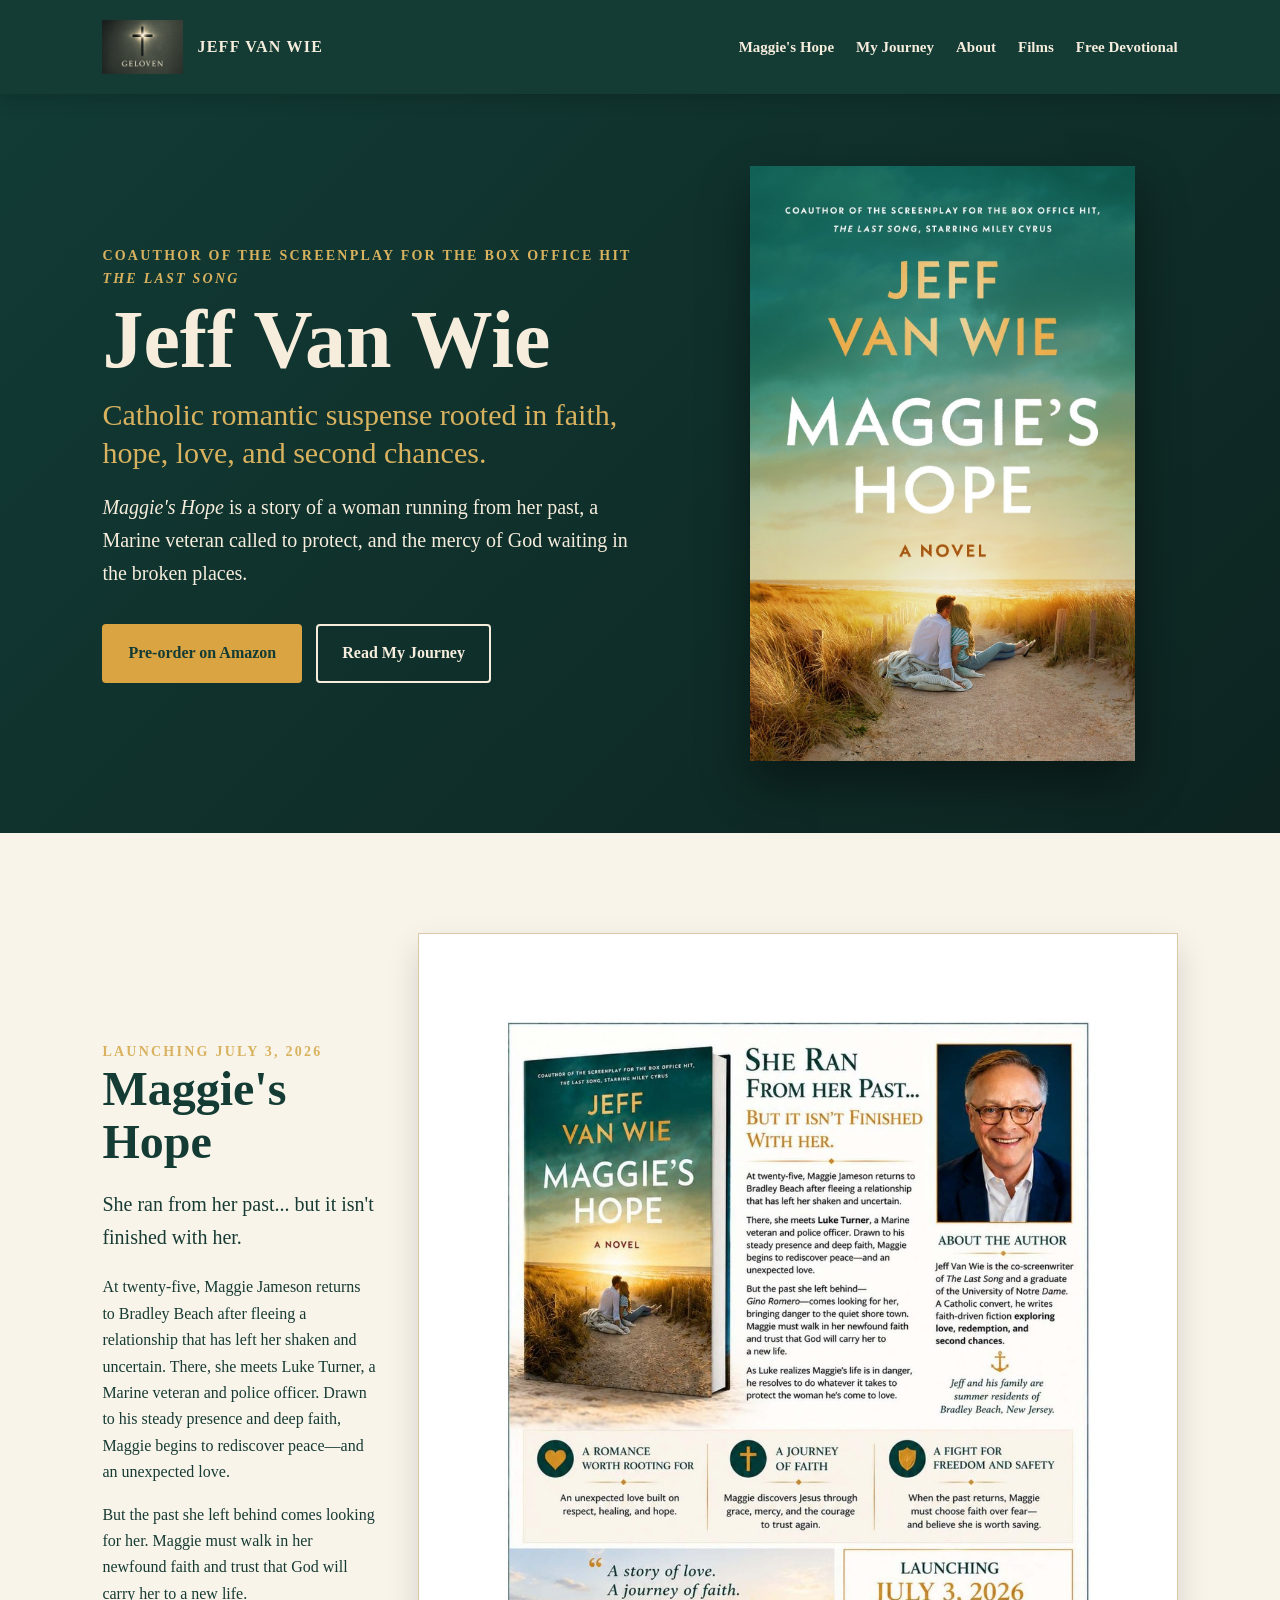
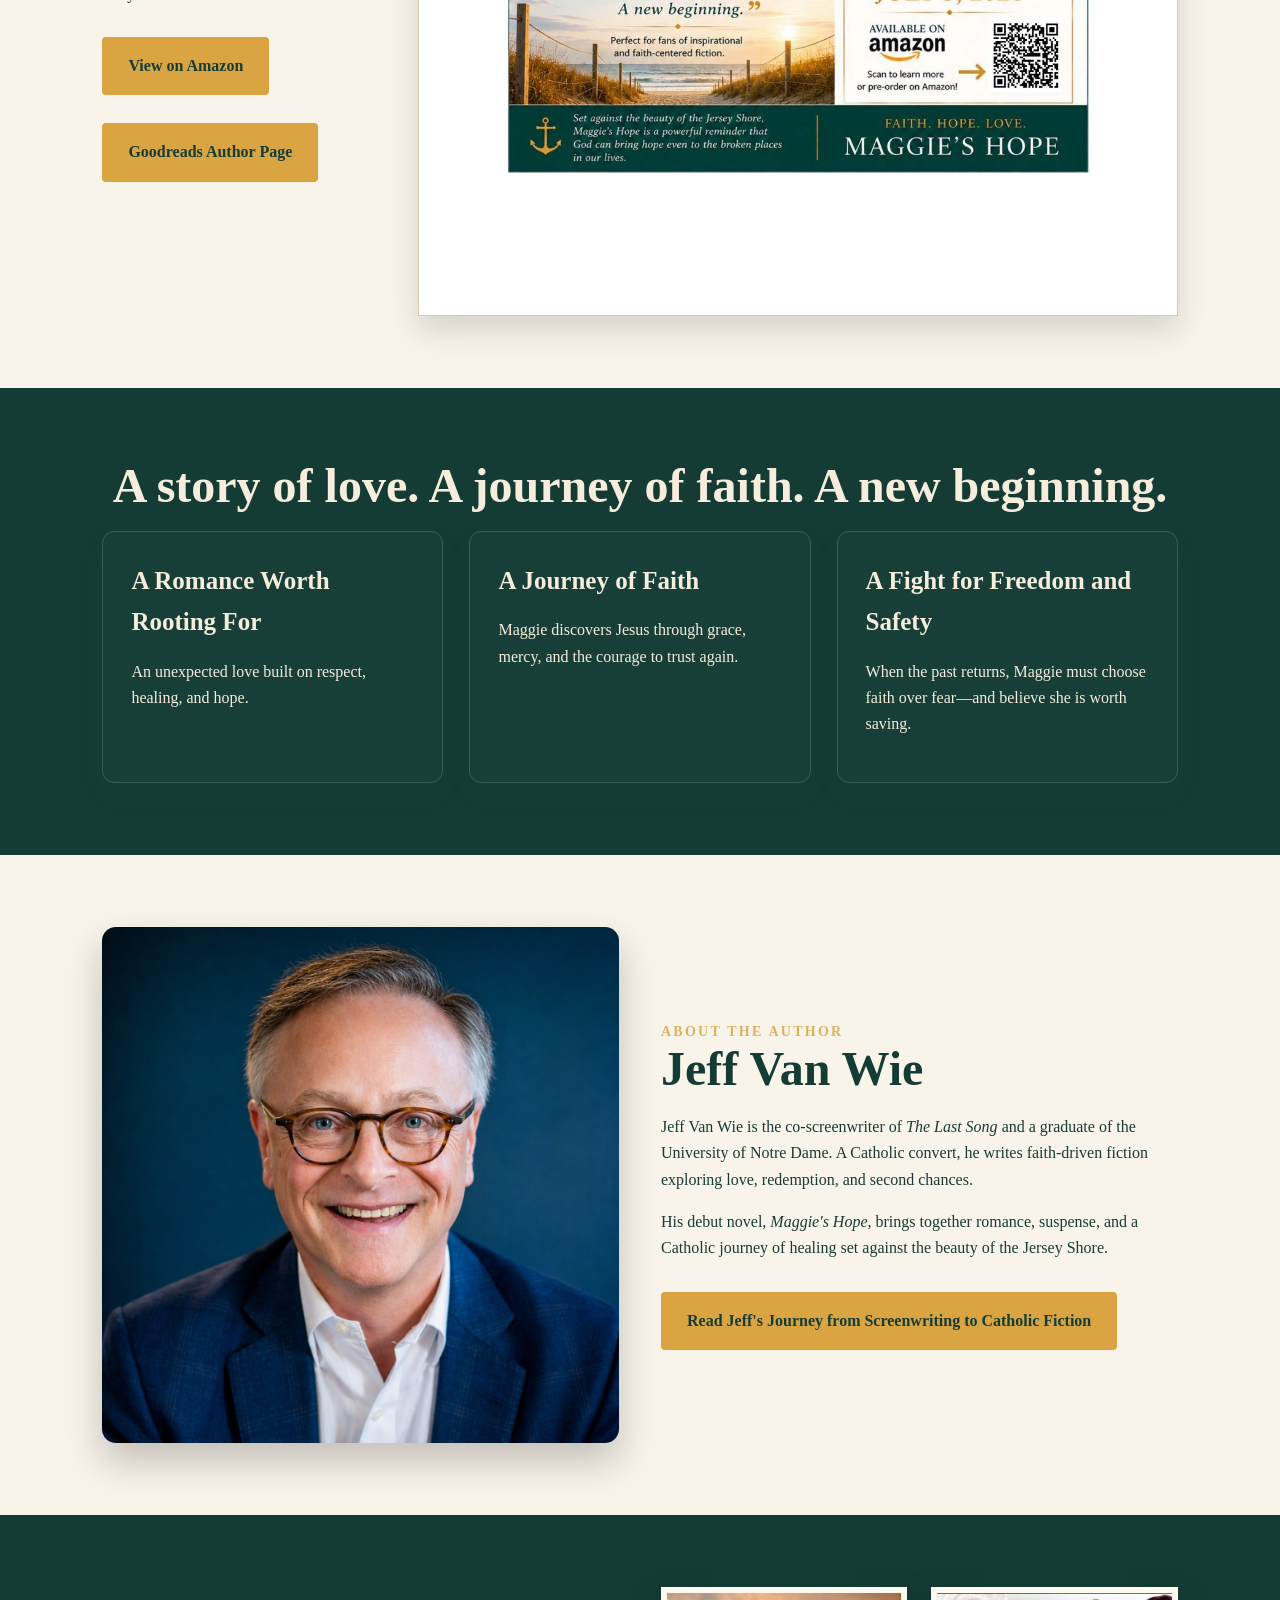
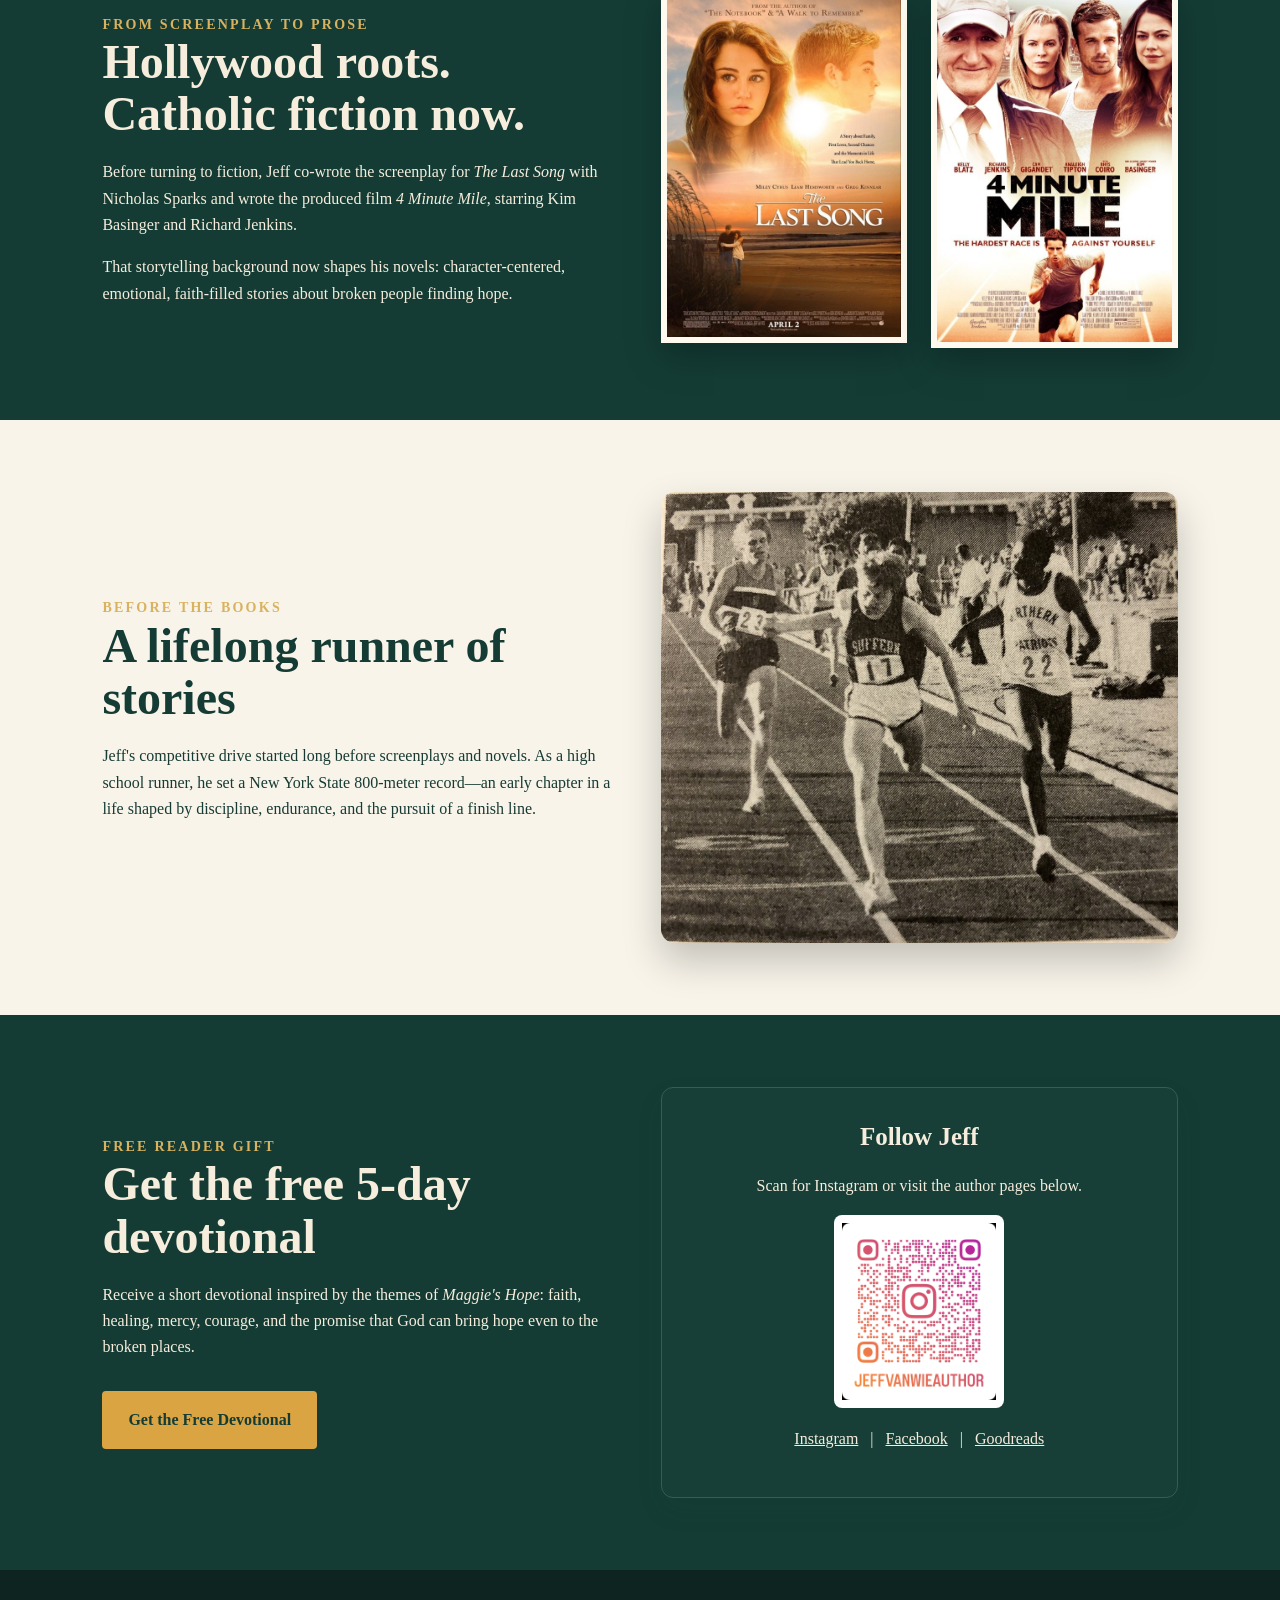
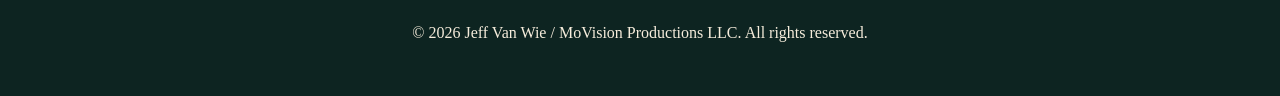
==== commit 56e46d1b: "Add files via upload Add Journey page and update author website" ====
--- a/index.html
+++ b/index.html
@@ -1,116 +1,119 @@
-<!DOCTYPE html>
-<html lang="en">
-<head>
-  <meta charset="UTF-8" />
-  <meta name="viewport" content="width=device-width, initial-scale=1.0" />
-  <title>Jeff Van Wie | Maggie's Hope</title>
-  <style>
-    body { margin:0; font-family: Georgia, serif; background:#f8f4ea; color:#173b34; }
-    header { background:#143c35; color:#f6eddc; padding:24px 8%; display:flex; justify-content:space-between; align-items:center; }
-    header img { height:58px; }
-    nav a { color:#f6eddc; margin-left:22px; text-decoration:none; font-weight:bold; }
-    section { padding:70px 8%; }
-    .hero { display:grid; grid-template-columns:1.1fr .9fr; gap:50px; align-items:center; background:linear-gradient(135deg,#123b35,#0d2421); color:#f6eddc; }
-    .hero img.cover { max-width:360px; width:100%; box-shadow:0 20px 45px rgba(0,0,0,.45); }
-    h1 { font-size:58px; margin:0 0 12px; }
-    h2 { font-size:38px; margin-top:0; }
-    .tagline { font-size:24px; color:#d9b25f; }
-    .btn { display:inline-block; background:#d9a441; color:#143c35; padding:14px 24px; margin-top:20px; text-decoration:none; font-weight:bold; border-radius:4px; }
-    .grid { display:grid; grid-template-columns:repeat(auto-fit,minmax(240px,1fr)); gap:30px; }
-    .card { background:white; padding:28px; box-shadow:0 8px 24px rgba(0,0,0,.08); }
-    .poster { width:100%; max-height:520px; object-fit:cover; }
-    .headshot { width:260px; border-radius:50%; }
-    .flyer { width:100%; max-width:720px; box-shadow:0 12px 30px rgba(0,0,0,.15); }
-    footer { background:#143c35; color:#f6eddc; text-align:center; padding:35px; }
-    @media(max-width:800px){ .hero{grid-template-columns:1fr;} h1{font-size:42px;} nav{display:block;margin-top:15px;} nav a{display:block;margin:8px 0;} }
-  </style>
-</head>
-
-<body>
-
-<header>
-  <img src="assets/geloven-logo.jpg" alt="Geloven logo">
-  <nav>
-    <a href="#home">Home</a>
-    <a href="#maggies-hope">Maggie's Hope</a>
-    <a href="#about">About Jeff</a>
-    <a href="#devotional">Free Devotional</a>
-    <a href="#contact">Contact</a>
-  </nav>
-</header>
-
-<section class="hero" id="home">
-  <div>
-    <p class="tagline">From screenwriting to faith-driven fiction</p>
-    <h1>Jeff Van Wie</h1>
-    <p class="tagline">Writing stories where love leads to faith—and lives are transformed.</p>
-    <p>Co-screenwriter of <em>The Last Song</em> and author of <em>Maggie’s Hope</em>, a Catholic romantic suspense novel set along the Jersey Shore.</p>
-    <a class="btn" href="https://www.amazon.com/dp/B0H3CFPGQQ" target="_blank">Preorder Maggie’s Hope</a>
-  </div>
-  <div>
-    <img class="cover" src="assets/maggies-hope-cover.jpg" alt="Maggie's Hope book cover">
-  </div>
-</section>
-
-<section>
-  <h2>Film Credits</h2>
-  <div class="grid">
-    <div class="card">
-      <img class="poster" src="assets/the-last-song-poster.jpg" alt="The Last Song poster">
-      <h3>The Last Song</h3>
-      <p>Co-screenplay by Jeff Van Wie.</p>
-    </div>
-    <div class="card">
-      <img class="poster" src="assets/four-minute-mile-poster.jpg" alt="4 Minute Mile poster">
-      <h3>4 Minute Mile</h3>
-      <p>Screenplay by Jeff Van Wie.</p>
-    </div>
-  </div>
-</section>
-
-<section id="maggies-hope">
-  <h2>Maggie’s Hope</h2>
-  <p class="tagline">She ran from her past… but it isn’t finished with her.</p>
-  <p>At twenty-five, Maggie Jameson returns to Bradley Beach after fleeing a relationship that left her shaken and uncertain. There, she meets Luke Turner, a Marine veteran and police officer whose steady faith helps her rediscover peace, courage, and hope.</p>
-  <a class="btn" href="https://www.amazon.com/dp/B0H3CFPGQQ" target="_blank">Preorder on Amazon</a>
-  <br><br>
-  <img class="flyer" src="assets/maggies-hope-flyer.jpg" alt="Maggie's Hope promotional flyer">
-</section>
-
-<section id="about">
-  <h2>About Jeff</h2>
-  <div class="grid">
-    <div>
-      <img class="headshot" src="assets/jeff-headshot.jpg" alt="Jeff Van Wie author photo">
-      <br><br>
-      <img class="flyer" src="assets/jeff-800-record.jpg" alt="Jeff Van Wie breaking New York State high school 800 meter record">
-    </div>
-    <div>
-      <p>Jeff Van Wie is the co-screenwriter of <em>The Last Song</em> and a graduate of the University of Notre Dame, where he attended on a full athletic scholarship as a middle-distance runner. He still holds the New York State high school record in the 800 meters, set in 1983, along with two long-standing records at Notre Dame.</p>
-      <p>After a 37-year career in business and technology consulting, Jeff is now pursuing his lifelong passion for storytelling. A Catholic convert, his faith has profoundly shaped both his life and his writing.</p>
-      <p>Jeff writes faith-driven fiction centered on characters searching for meaning and ultimately encountering Christ. His stories explore love, redemption, and second chances—often through romantic relationships that become the path to faith.</p>
-    </div>
-  </div>
-</section>
-
-<section id="devotional">
-  <h2>Free Devotional</h2>
-  <p class="tagline">Out of the Shadows</p>
-  <p>A free 5-day devotional inspired by <em>Maggie’s Hope</em>.</p>
-  <h3>Coming Soon</h3>
-</section>
-
-<section id="contact">
-  <h2>Contact</h2>
-  <p>Email: <a href="mailto:jeff@movisionproductions.com">jeff@movisionproductions.com</a></p>
-  <p>Instagram: <a href="https://www.instagram.com/jeffvanwieauthor" target="_blank">@jeffvanwieauthor</a></p>
-  <p>Facebook: <a href="https://www.facebook.com/JeffVanWieAuthor" target="_blank">Jeff Van Wie - Author</a></p>
-</section>
-
-<footer>
-  <p>Geloven — an imprint of MoVision Productions LLC</p>
-  <p>Faith. Hope. Love.</p>
-</footer>
-
-</body>
-</html>
+<!DOCTYPE html>
+<html lang="en">
+<head>
+  <meta charset="UTF-8" />
+  <meta name="viewport" content="width=device-width, initial-scale=1.0" />
+  <meta name="description" content="Jeff Van Wie, co-screenwriter of The Last Song, writes Catholic romantic suspense exploring faith, redemption, and second chances. Maggie's Hope launches July 3, 2026." />
+  <title>Jeff Van Wie | Maggie's Hope</title>
+  <link rel="stylesheet" href="assets/site.css" />
+</head>
+<body>
+<header class="site-header">
+  <a class="brand" href="index.html"><img src="assets/geloven-logo.png" alt="Geloven logo" /><span>Jeff Van Wie</span></a>
+  <nav class="nav" aria-label="Primary navigation">
+    <a href="#maggies-hope">Maggie's Hope</a>
+    <a href="journey.html">My Journey</a>
+    <a href="#about">About</a>
+    <a href="#films">Films</a>
+    <a href="#devotional">Free Devotional</a>
+  </nav>
+</header>
+
+<section class="hero">
+  <div>
+    <div class="eyebrow">Coauthor of the screenplay for the box office hit <em>The Last Song</em></div>
+    <h1>Jeff Van Wie</h1>
+    <p class="tagline">Catholic romantic suspense rooted in faith, hope, love, and second chances.</p>
+    <p class="lead"><em>Maggie's Hope</em> is a story of a woman running from her past, a Marine veteran called to protect, and the mercy of God waiting in the broken places.</p>
+    <div class="btnrow">
+      <a class="btn" href="https://www.amazon.com/Maggies-Hope-Catholic-Romantic-Suspense-ebook/dp/B0H3CFPGQQ/ref=sr_1_1?crid=3NCWQ1MYMF61F&dib=eyJ2IjoiMSJ9.yBqb46Kqh1Ugg5azzYywWVtmL_UlsK4Of6RCggLA4gTGjHj071QN20LucGBJIEps.63e5xa8-_Xz1dTC999kGmpaDfAiHw9QunpuG3n6hT9c&dib_tag=se&keywords=Maggie%27s+Hope+Jeff+Van+Wie&qid=1780402239&sprefix=maggie%27s+hope+jeff+van+wie%2Caps%2C113&sr=8-1">Pre-order on Amazon</a>
+      <a class="btn secondary" href="journey.html">Read My Journey</a>
+    </div>
+  </div>
+  <div><img class="cover" src="assets/maggies-hope-cover.jpg" alt="Maggie's Hope book cover" /></div>
+</section>
+
+<section id="maggies-hope">
+  <div class="two">
+    <div>
+      <div class="eyebrow">Launching July 3, 2026</div>
+      <h2>Maggie's Hope</h2>
+      <p class="lead">She ran from her past... but it isn't finished with her.</p>
+      <p>At twenty-five, Maggie Jameson returns to Bradley Beach after fleeing a relationship that has left her shaken and uncertain. There, she meets Luke Turner, a Marine veteran and police officer. Drawn to his steady presence and deep faith, Maggie begins to rediscover peace—and an unexpected love.</p>
+      <p>But the past she left behind comes looking for her. Maggie must walk in her newfound faith and trust that God will carry her to a new life.</p>
+      <div class="btnrow"><a class="btn" href="https://www.amazon.com/Maggies-Hope-Catholic-Romantic-Suspense-ebook/dp/B0H3CFPGQQ/ref=sr_1_1?crid=3NCWQ1MYMF61F&dib=eyJ2IjoiMSJ9.yBqb46Kqh1Ugg5azzYywWVtmL_UlsK4Of6RCggLA4gTGjHj071QN20LucGBJIEps.63e5xa8-_Xz1dTC999kGmpaDfAiHw9QunpuG3n6hT9c&dib_tag=se&keywords=Maggie%27s+Hope+Jeff+Van+Wie&qid=1780402239&sprefix=maggie%27s+hope+jeff+van+wie%2Caps%2C113&sr=8-1">View on Amazon</a><a class="btn" href="https://www.goodreads.com/author/show/70510780.Jeff_Van_Wie">Goodreads Author Page</a></div>
+    </div>
+    <div><img class="flyer" src="assets/maggies-hope-flyer.jpg" alt="Maggie's Hope promotional flyer" /></div>
+  </div>
+</section>
+
+<section class="dark">
+  <h2 class="center">A story of love. A journey of faith. A new beginning.</h2>
+  <div class="grid">
+    <div class="card"><h3>A Romance Worth Rooting For</h3><p>An unexpected love built on respect, healing, and hope.</p></div>
+    <div class="card"><h3>A Journey of Faith</h3><p>Maggie discovers Jesus through grace, mercy, and the courage to trust again.</p></div>
+    <div class="card"><h3>A Fight for Freedom and Safety</h3><p>When the past returns, Maggie must choose faith over fear—and believe she is worth saving.</p></div>
+  </div>
+</section>
+
+<section id="about">
+  <div class="two">
+    <div><img class="author-photo" src="assets/jeff-van-wie-author-photo.jpg" alt="Author Jeff Van Wie" /></div>
+    <div>
+      <div class="eyebrow">About the Author</div>
+      <h2>Jeff Van Wie</h2>
+      <p>Jeff Van Wie is the co-screenwriter of <em>The Last Song</em> and a graduate of the University of Notre Dame. A Catholic convert, he writes faith-driven fiction exploring love, redemption, and second chances.</p>
+      <p>His debut novel, <em>Maggie's Hope</em>, brings together romance, suspense, and a Catholic journey of healing set against the beauty of the Jersey Shore.</p>
+      <a class="btn" href="journey.html">Read Jeff's Journey from Screenwriting to Catholic Fiction</a>
+    </div>
+  </div>
+</section>
+
+<section id="films" class="dark">
+  <div class="two">
+    <div>
+      <div class="eyebrow">From Screenplay to Prose</div>
+      <h2>Hollywood roots. Catholic fiction now.</h2>
+      <p>Before turning to fiction, Jeff co-wrote the screenplay for <em>The Last Song</em> with Nicholas Sparks and wrote the produced film <em>4 Minute Mile</em>, starring Kim Basinger and Richard Jenkins.</p>
+      <p>That storytelling background now shapes his novels: character-centered, emotional, faith-filled stories about broken people finding hope.</p>
+    </div>
+    <div class="posters">
+      <img class="poster" src="assets/the-last-song-poster.jpg" alt="The Last Song movie poster" />
+      <img class="poster" src="assets/four-minute-mile-poster.jpg" alt="4 Minute Mile movie poster" />
+    </div>
+  </div>
+</section>
+
+<section>
+  <div class="two">
+    <div>
+      <div class="eyebrow">Before the Books</div>
+      <h2>A lifelong runner of stories</h2>
+      <p>Jeff's competitive drive started long before screenplays and novels. As a high school runner, he set a New York State 800-meter record—an early chapter in a life shaped by discipline, endurance, and the pursuit of a finish line.</p>
+    </div>
+    <div><img class="author-photo" src="assets/jeff-800-record.jpg" alt="Jeff Van Wie high school 800 meter record race photo" /></div>
+  </div>
+</section>
+
+<section id="devotional" class="dark">
+  <div class="two">
+    <div>
+      <div class="eyebrow">Free Reader Gift</div>
+      <h2>Get the free 5-day devotional</h2>
+      <p>Receive a short devotional inspired by the themes of <em>Maggie's Hope</em>: faith, healing, mercy, courage, and the promise that God can bring hope even to the broken places.</p>
+      <a class="btn" href="https://preview.mailerlite.io/preview/2261386/sites/185023357847078183/movision-productions-llc-tzuewg">Get the Free Devotional</a>
+    </div>
+    <div class="card center">
+      <h3>Follow Jeff</h3>
+      <p>Scan for Instagram or visit the author pages below.</p>
+      <img class="qr" src="assets/instagram-qr.jpg" alt="Instagram QR code for Jeff Van Wie Author" style="margin:0 auto 18px" />
+      <p><a href="https://www.instagram.com/jeffvanwieauthor/">Instagram</a> &nbsp; | &nbsp; <a href="https://www.facebook.com/profile.php?id=61572159311468">Facebook</a> &nbsp; | &nbsp; <a href="https://www.goodreads.com/author/show/70510780.Jeff_Van_Wie">Goodreads</a></p>
+    </div>
+  </div>
+</section>
+
+<footer class="footer">
+  <p>© 2026 Jeff Van Wie / MoVision Productions LLC. All rights reserved.</p>
+</footer>
+</body>
+</html>
--- a/assets/site.css
+++ b/assets/site.css
@@ -0,0 +1,5 @@
+
+:root{
+  --green:#143c35;--deep:#0d2421;--cream:#f8f4ea;--paper:#fffaf0;--gold:#d9a441;--gold2:#d9b25f;--text:#173b34;--muted:#5d6e67;--line:#d9c9a8;
+}
+*{box-sizing:border-box} html{scroll-behavior:smooth} body{margin:0;font-family:Georgia,'Times New Roman',serif;background:var(--cream);color:var(--text);line-height:1.65} img{max-width:100%;display:block} a{color:inherit}.site-header{background:var(--green);color:#f6eddc;padding:20px 8%;display:flex;justify-content:space-between;align-items:center;gap:24px;position:sticky;top:0;z-index:10;box-shadow:0 4px 18px rgba(0,0,0,.18)}.brand{display:flex;align-items:center;gap:14px;text-decoration:none;font-weight:bold;letter-spacing:.08em;text-transform:uppercase}.brand img{height:54px;width:auto}.nav{display:flex;gap:22px;align-items:center;flex-wrap:wrap}.nav a{color:#f6eddc;text-decoration:none;font-weight:bold;font-size:15px}.nav a:hover{color:var(--gold2)}section{padding:72px 8%}.hero{display:grid;grid-template-columns:1.08fr .92fr;gap:54px;align-items:center;background:linear-gradient(135deg,#123b35,#0d2421);color:#f6eddc}.eyebrow{letter-spacing:.16em;text-transform:uppercase;color:var(--gold2);font-weight:bold;font-size:14px}.hero h1{font-size:clamp(46px,7vw,82px);line-height:.95;margin:10px 0 18px}.tagline{font-size:clamp(22px,3vw,30px);color:var(--gold2);line-height:1.25;margin:0 0 18px}.lead{font-size:20px;max-width:760px}.btnrow{display:flex;gap:14px;flex-wrap:wrap;align-items:center}.btn{display:inline-block;background:var(--gold);color:var(--green);padding:14px 24px;margin-top:14px;text-decoration:none;font-weight:bold;border-radius:4px;border:2px solid var(--gold)}.btn.secondary{background:transparent;color:#f6eddc;border-color:#f6eddc}.cover{max-width:385px;margin:auto;box-shadow:0 22px 46px rgba(0,0,0,.42)}h2{font-size:clamp(34px,5vw,48px);line-height:1.1;margin:0 0 18px;color:var(--green)}h3{font-size:25px;margin:0 0 8px;color:var(--green)}.grid{display:grid;grid-template-columns:repeat(3,1fr);gap:26px}.two{display:grid;grid-template-columns:1fr 1fr;gap:42px;align-items:center}.card{background:var(--paper);border:1px solid var(--line);padding:28px;border-radius:12px;box-shadow:0 12px 28px rgba(20,60,53,.08)}.callout{background:#efe4ca;border-left:6px solid var(--gold);padding:24px 28px;font-style:italic;font-size:22px}.dark{background:var(--green);color:#f6eddc}.dark h2,.dark h3{color:#f6eddc}.dark .card{background:#173f38;border-color:#335d55}.posters{display:grid;grid-template-columns:repeat(2,minmax(180px,320px));gap:24px;justify-content:center;align-items:start}.poster{box-shadow:0 14px 34px rgba(0,0,0,.25);border:6px solid #fffaf0}.author-photo{border-radius:14px;box-shadow:0 18px 38px rgba(0,0,0,.22)}.qr{width:170px;background:white;padding:8px;border-radius:8px}.center{text-align:center}.small{font-size:15px;color:var(--muted)}.footer{background:var(--deep);color:#f6eddc;padding:34px 8%;text-align:center}.flyer{max-width:760px;margin:28px auto 0;border:1px solid var(--line);box-shadow:0 14px 30px rgba(0,0,0,.14)}.article{max-width:860px;margin:0 auto;background:var(--paper);padding:54px;border:1px solid var(--line);border-radius:14px;box-shadow:0 14px 36px rgba(20,60,53,.1)}.article h1{font-size:clamp(38px,6vw,62px);line-height:1.05;margin:0 0 8px;color:var(--green)}.article p{font-size:19px}.byline{color:var(--muted);font-style:italic;margin-bottom:34px}.quote{font-size:24px;color:var(--green);text-align:center;margin:34px 0;font-style:italic}.image-row{display:grid;grid-template-columns:repeat(3,1fr);gap:18px;margin-top:24px}.image-row img{border-radius:8px;box-shadow:0 10px 22px rgba(0,0,0,.18)}@media(max-width:850px){.site-header{position:static;align-items:flex-start;flex-direction:column}.hero,.two,.grid{grid-template-columns:1fr}.hero{text-align:center}.cover{max-width:310px}.posters{grid-template-columns:1fr 1fr}.article{padding:30px}.image-row{grid-template-columns:1fr}.nav{gap:14px}section{padding:52px 6%}}
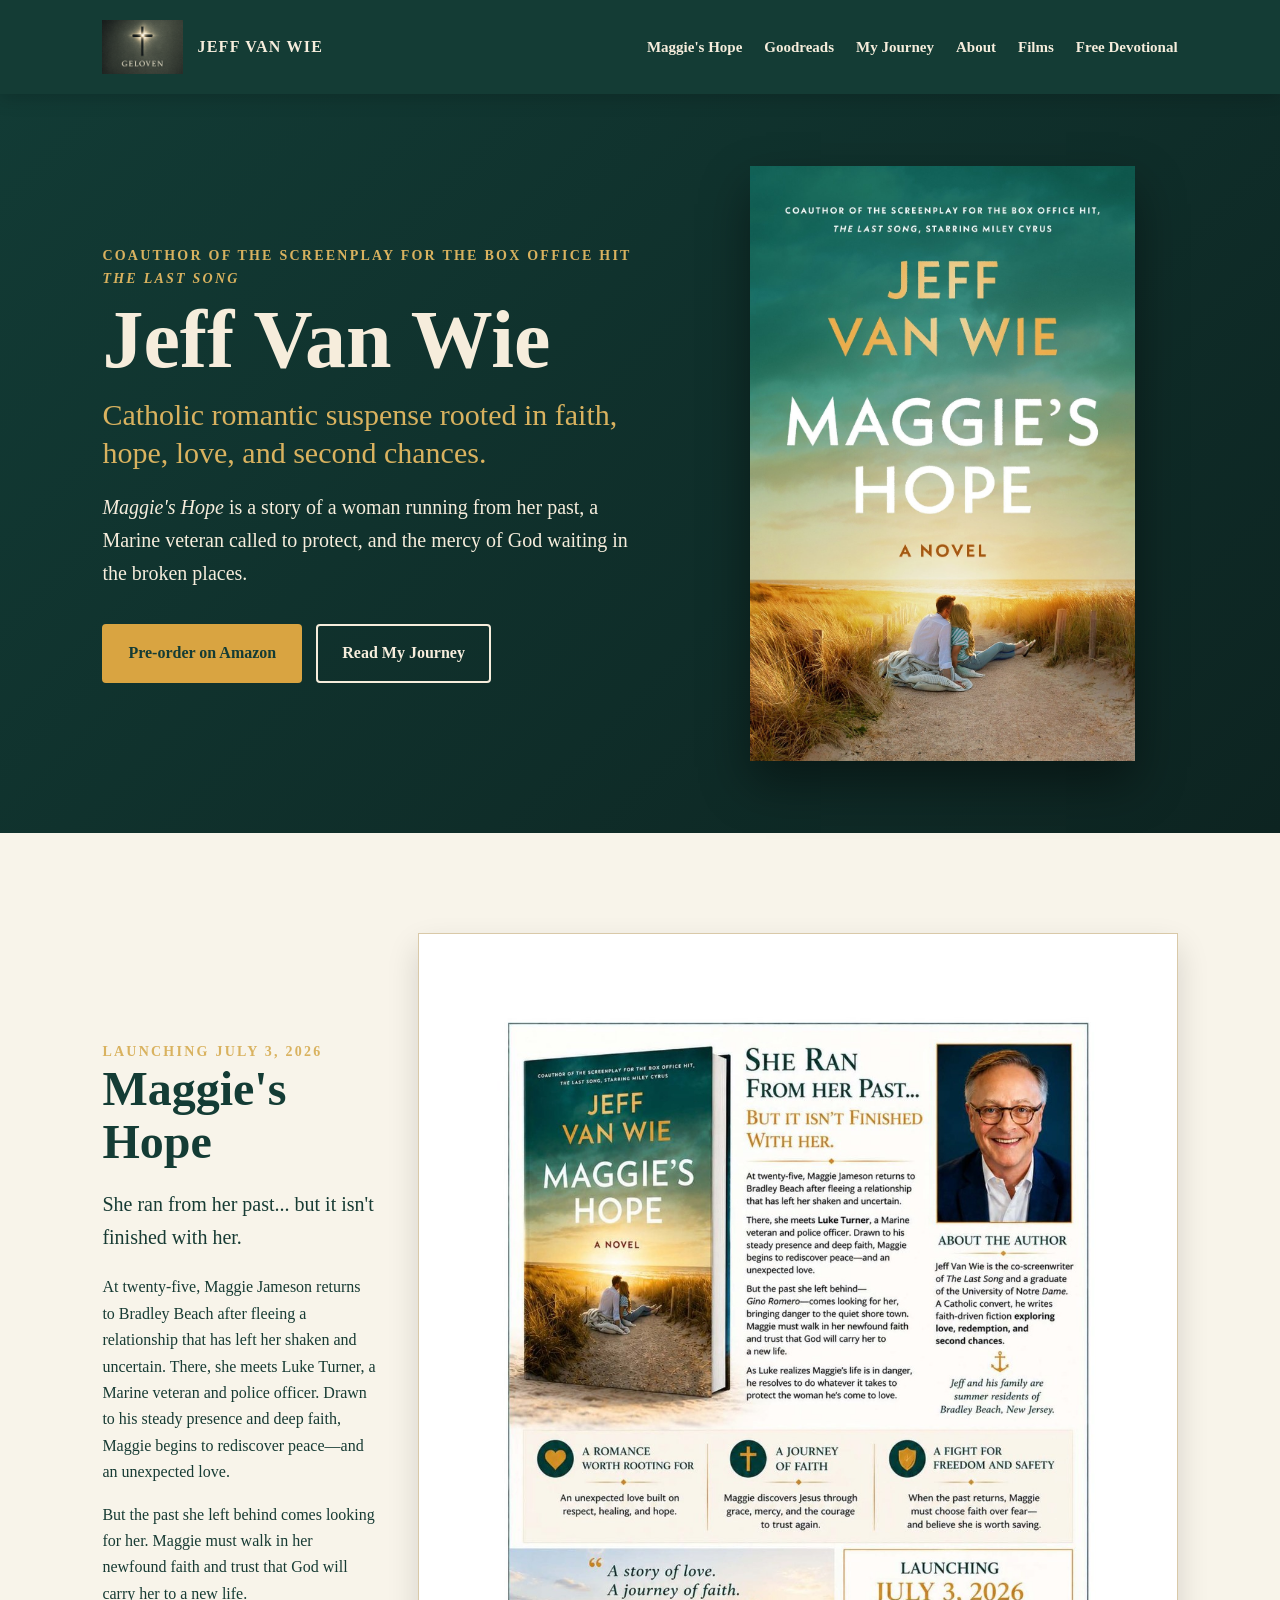
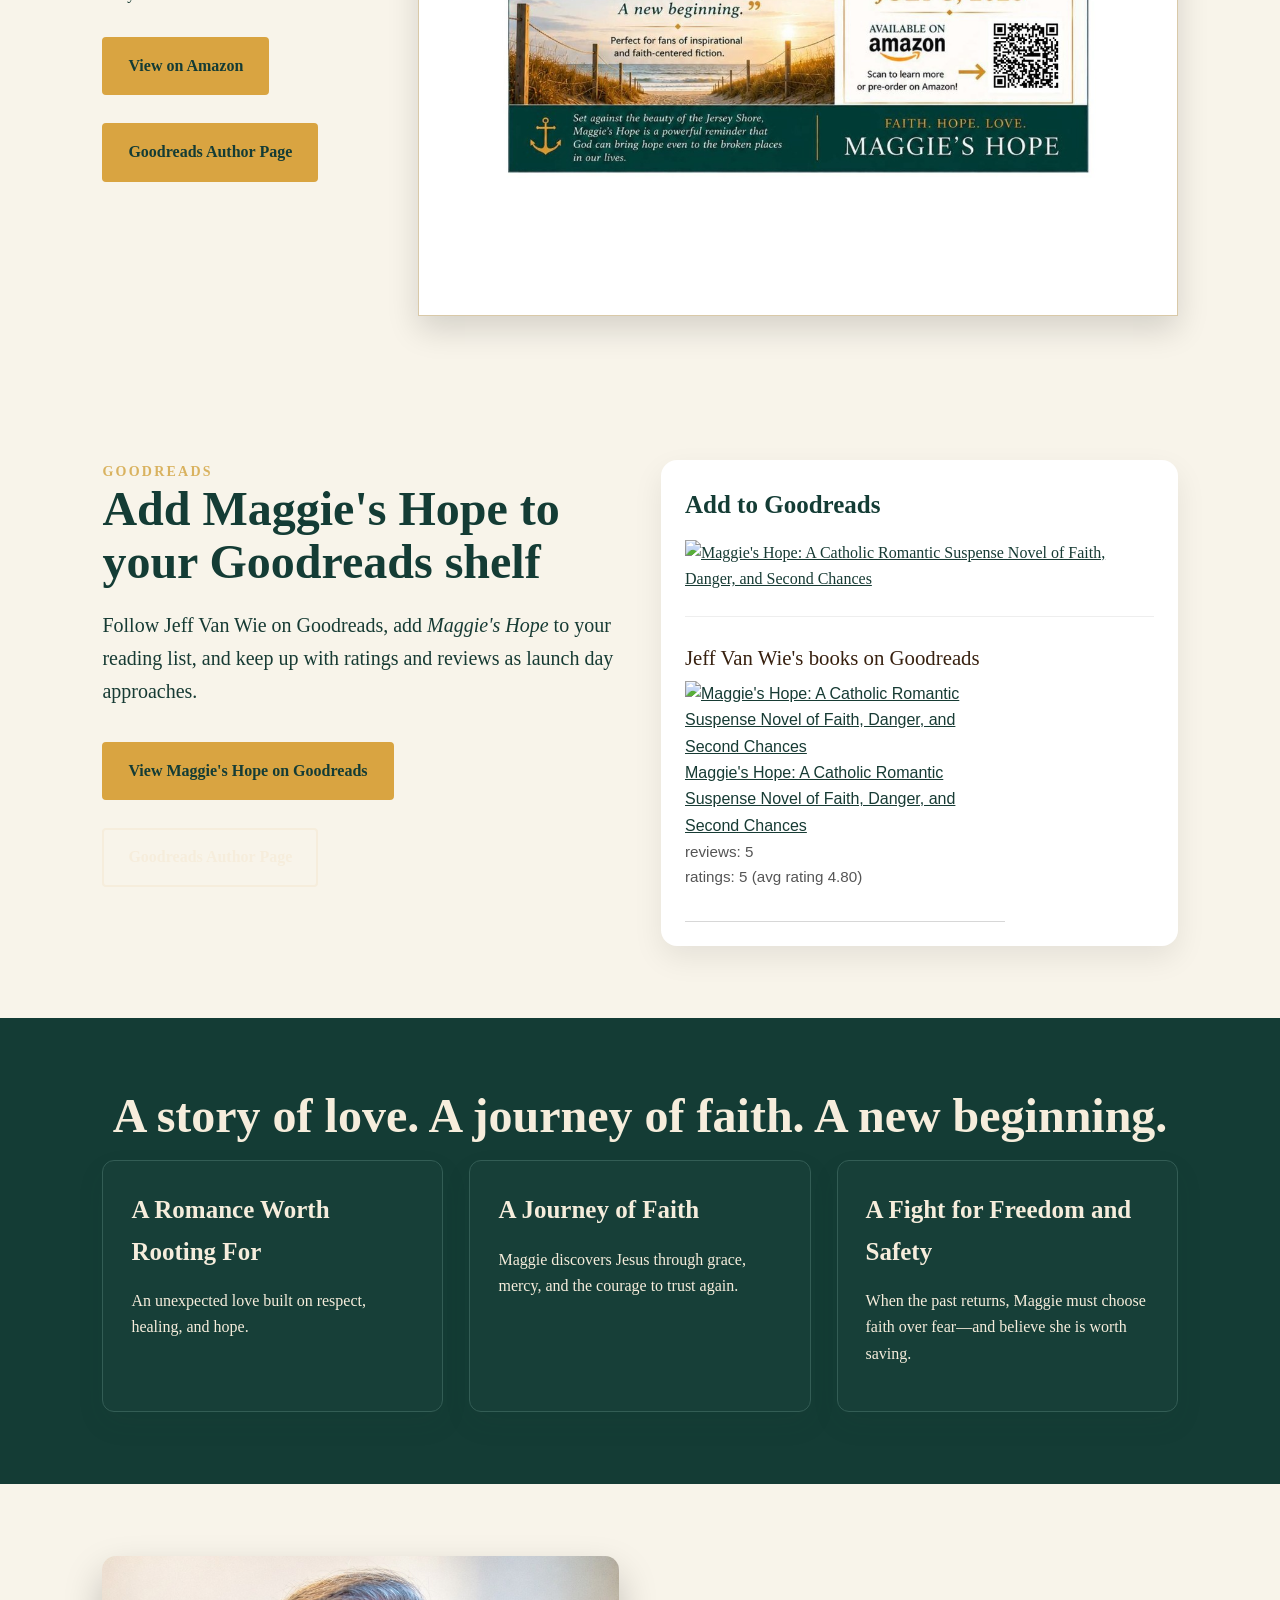
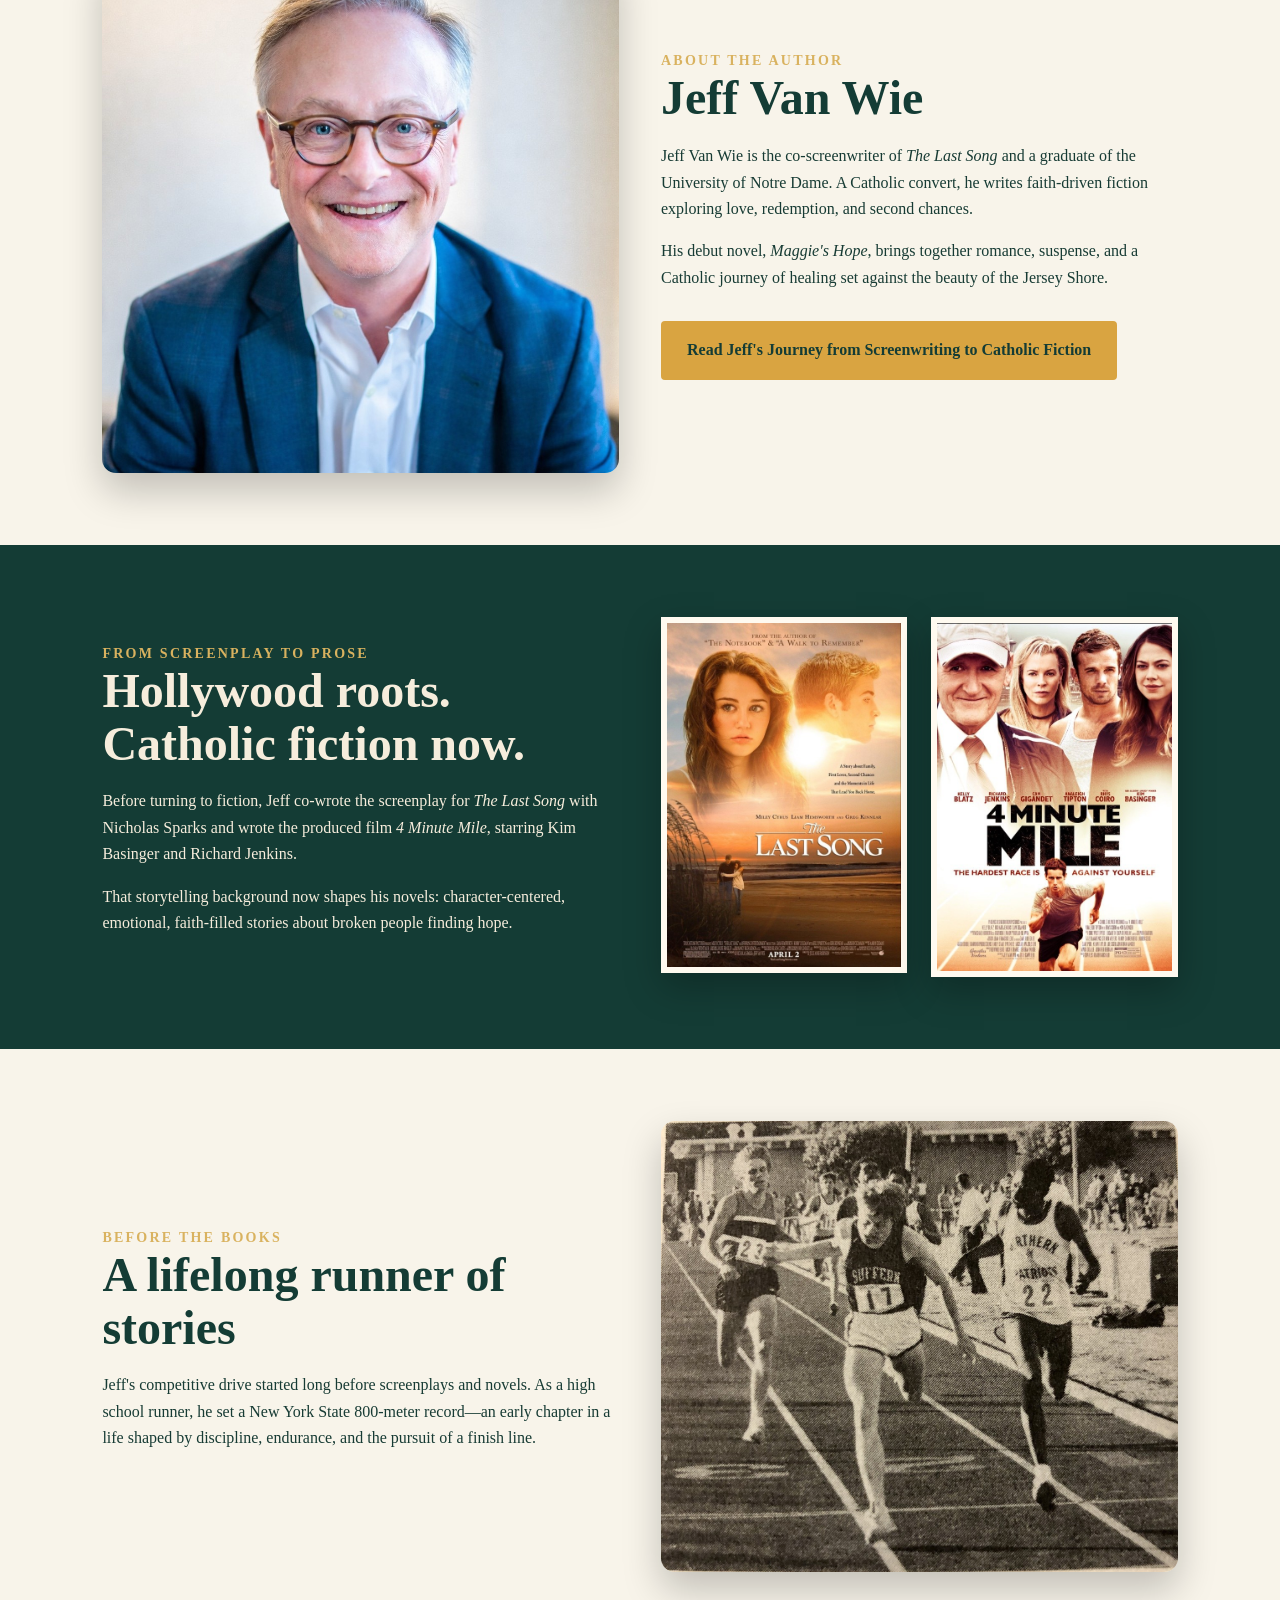
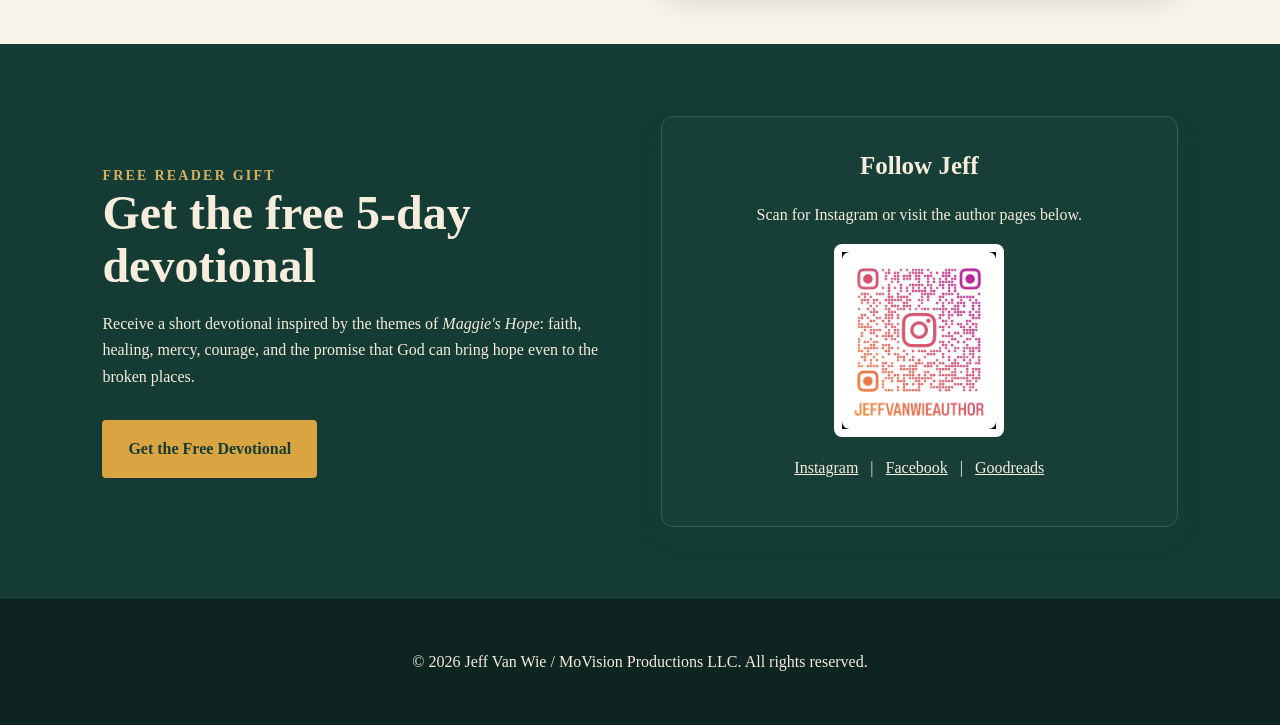
==== commit 99a54827: "Added Goodreads git add index.html git commit -m "Added Goodreads widgets" git push" ====
--- a/index.html
+++ b/index.html
@@ -6,12 +6,42 @@
   <meta name="description" content="Jeff Van Wie, co-screenwriter of The Last Song, writes Catholic romantic suspense exploring faith, redemption, and second chances. Maggie's Hope launches July 3, 2026." />
   <title>Jeff Van Wie | Maggie's Hope</title>
   <link rel="stylesheet" href="assets/site.css" />
+
+  <style>
+    .goodreads-section .two { align-items: flex-start; }
+    .goodreads-widget-card {
+      background: #fff;
+      border-radius: 16px;
+      padding: 24px;
+      box-shadow: 0 12px 30px rgba(0,0,0,.08);
+    }
+    .goodreads-widget-card h3 { margin-top: 0; }
+    .goodreads-widget-card #gr_add_to_books { margin-top: 14px; }
+    .goodreads-widget-card .gr_container {
+      font-family:"Helvetica Neue", Helvetica, Arial, sans-serif;
+      width: 100%;
+      max-width: 320px;
+    }
+    .goodreads-widget-card .gr_book_container {
+      border-bottom: 1px solid #d7d7d7;
+      padding: 5px 0px;
+    }
+    .goodreads-widget-card .gr_book_image {
+      float: left;
+      padding-right: 20px;
+    }
+    .goodreads-widget-card .gr_review_stats {
+      color: #555;
+      font-size: .95rem;
+    }
+  </style>
 </head>
 <body>
 <header class="site-header">
   <a class="brand" href="index.html"><img src="assets/geloven-logo.png" alt="Geloven logo" /><span>Jeff Van Wie</span></a>
   <nav class="nav" aria-label="Primary navigation">
     <a href="#maggies-hope">Maggie's Hope</a>
+    <a href="#goodreads">Goodreads</a>
     <a href="journey.html">My Journey</a>
     <a href="#about">About</a>
     <a href="#films">Films</a>
@@ -44,6 +74,53 @@
       <div class="btnrow"><a class="btn" href="https://www.amazon.com/Maggies-Hope-Catholic-Romantic-Suspense-ebook/dp/B0H3CFPGQQ/ref=sr_1_1?crid=3NCWQ1MYMF61F&dib=eyJ2IjoiMSJ9.yBqb46Kqh1Ugg5azzYywWVtmL_UlsK4Of6RCggLA4gTGjHj071QN20LucGBJIEps.63e5xa8-_Xz1dTC999kGmpaDfAiHw9QunpuG3n6hT9c&dib_tag=se&keywords=Maggie%27s+Hope+Jeff+Van+Wie&qid=1780402239&sprefix=maggie%27s+hope+jeff+van+wie%2Caps%2C113&sr=8-1">View on Amazon</a><a class="btn" href="https://www.goodreads.com/author/show/70510780.Jeff_Van_Wie">Goodreads Author Page</a></div>
     </div>
     <div><img class="flyer" src="assets/maggies-hope-flyer.jpg" alt="Maggie's Hope promotional flyer" /></div>
+  </div>
+</section>
+
+
+<section id="goodreads" class="goodreads-section">
+  <div class="two">
+    <div>
+      <div class="eyebrow">Goodreads</div>
+      <h2>Add Maggie's Hope to your Goodreads shelf</h2>
+      <p class="lead">Follow Jeff Van Wie on Goodreads, add <em>Maggie's Hope</em> to your reading list, and keep up with ratings and reviews as launch day approaches.</p>
+      <div class="btnrow">
+        <a class="btn" href="https://www.goodreads.com/book/show/252861914-maggie-s-hope">View Maggie's Hope on Goodreads</a>
+        <a class="btn secondary" href="https://www.goodreads.com/author/show/70510780.Jeff_Van_Wie">Goodreads Author Page</a>
+      </div>
+    </div>
+    <div class="goodreads-widget-card">
+      <h3>Add to Goodreads</h3>
+      <div id="gr_add_to_books">
+        <div class="gr_custom_each_container_">
+          <a target="_blank" style="border:none" rel="nofollow noopener noreferrer" href="https://www.goodreads.com/book/show/252861914-maggie-s-hope"><img alt="Maggie&#39;s Hope: A Catholic Romantic Suspense Novel of Faith, Danger, and Second Chances" src="https://s.gr-assets.com/images/atmb_add_book-70x25.png" /></a>
+        </div>
+      </div>
+      <!-- the identifier in the following script tag can be a GR book id or an isbn -->
+      <script src="https://www.goodreads.com/book/add_to_books_widget_frame/252861914?atmb_widget%5Bbutton%5D=atmb_widget_1.png"></script>
+
+      <hr style="margin:24px 0;border:none;border-top:1px solid #eee;" />
+
+      <a style="font-size: 1.3em; color: #382110; text-decoration: none;" href="https://www.goodreads.com/author/show/70510780.Jeff_Van_Wie?utm_medium=api&utm_source=author_widget">Jeff Van Wie's books on Goodreads</a>
+      <div id="gr_author_widget_1781097376">
+        <!-- Include static html in case javascript is not supported. This will be overridden if things are working. -->
+        <div class="gr_container">
+
+          <div class="gr_book_container">
+            <a title="Maggie's Hope: A Catholic Romantic Suspense Novel of Faith, Danger, and Second Chances" class="gr_book_image" rel="nofollow" href="https://www.goodreads.com/book/show/252861914-maggie-s-hope?utm_medium=api&utm_source=author_widget"><img alt="Maggie's Hope: A Catholic Romantic Suspense Novel of Faith, Danger, and Second Chances" border="0" src="https://i.gr-assets.com/images/S/compressed.photo.goodreads.com/books/1780088939l/252861914._SY75_.jpg" /></a>
+            <a class="gr_book_title" rel="nofollow" href="https://www.goodreads.com/book/show/252861914-maggie-s-hope?utm_medium=api&utm_source=author_widget">Maggie's Hope: A Catholic Romantic Suspense Novel of Faith, Danger, and Second Chances</a>
+            <br/>
+            <div class="gr_review_stats">
+              reviews: 5
+              <br/>
+              ratings: 5 (avg rating 4.80)
+            </div>
+            <br style="clear: both"/>
+          </div>
+        </div>
+      </div>
+      <script type="text/javascript" charset="utf-8" src="https://www.goodreads.com/author/author_widget/70510780.Jeff_Van_Wie?widget_id=1781097376"></script>
+    </div>
   </div>
 </section>
 
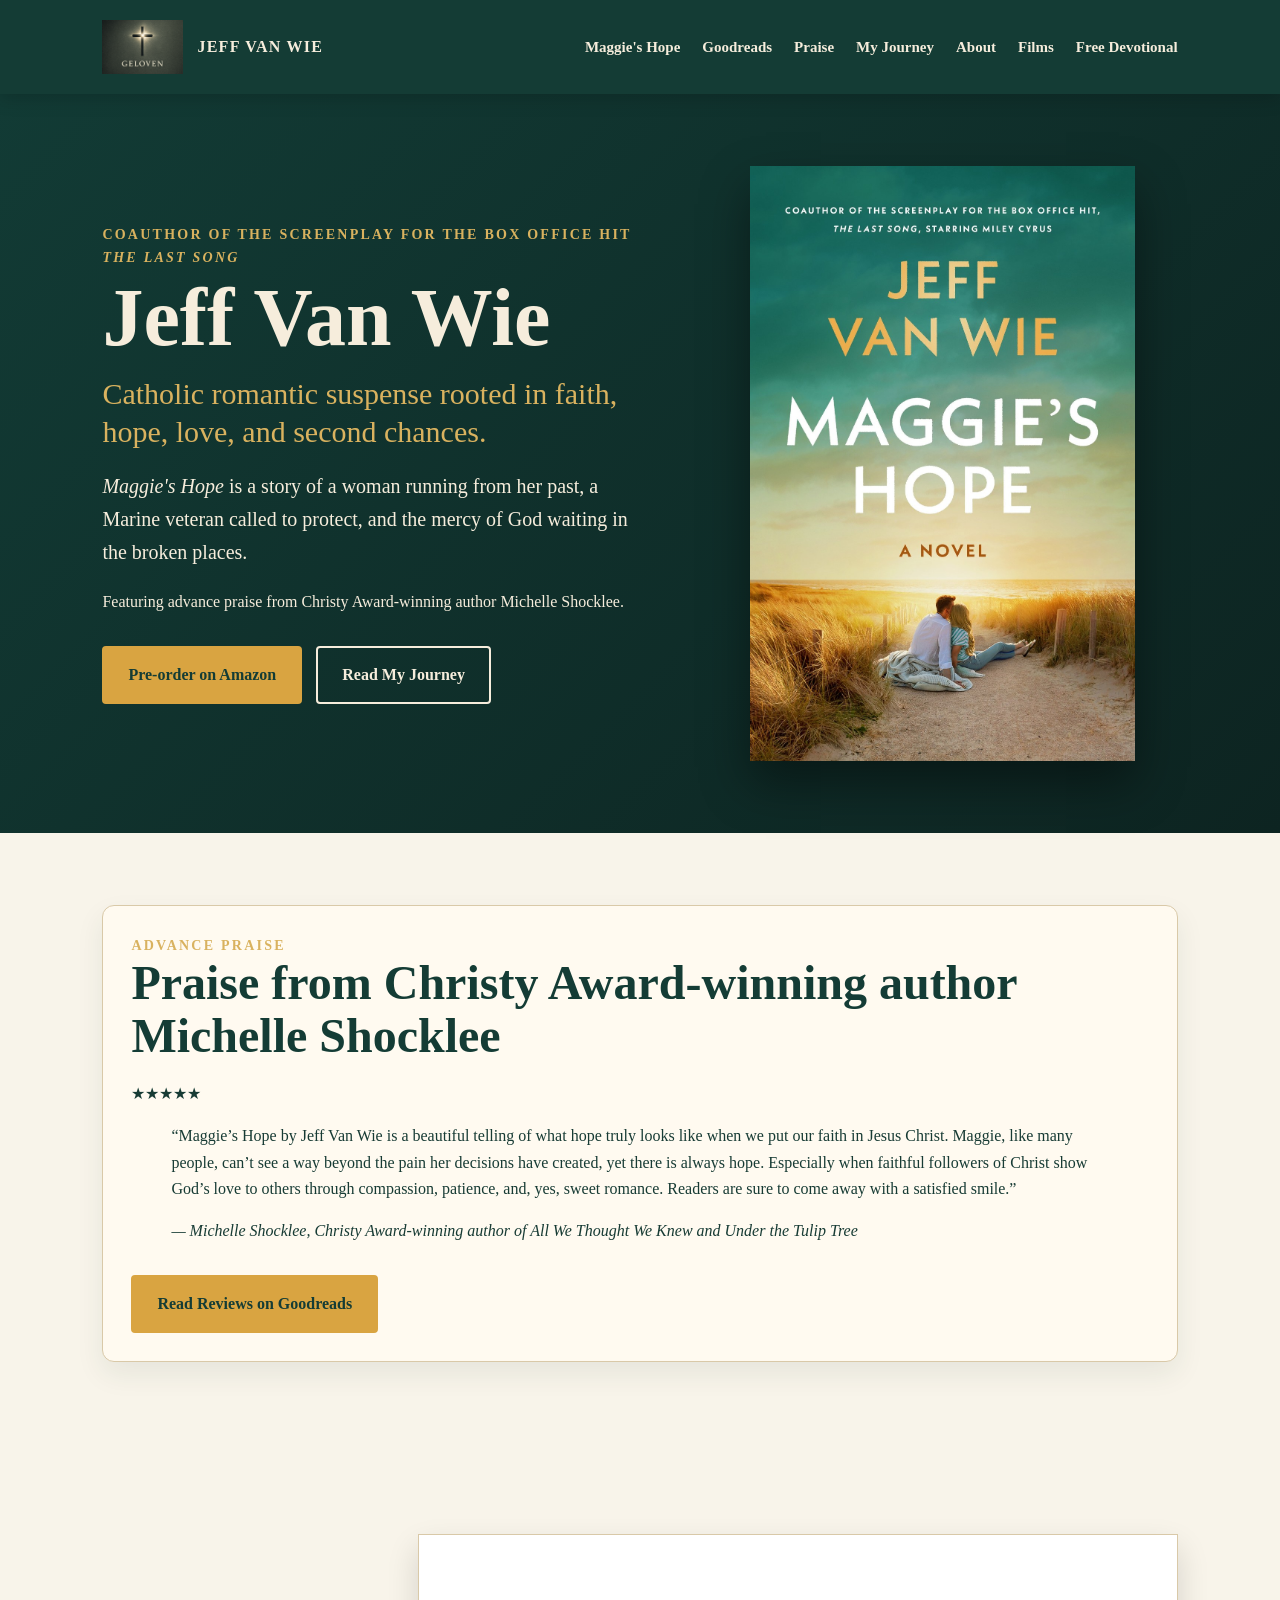
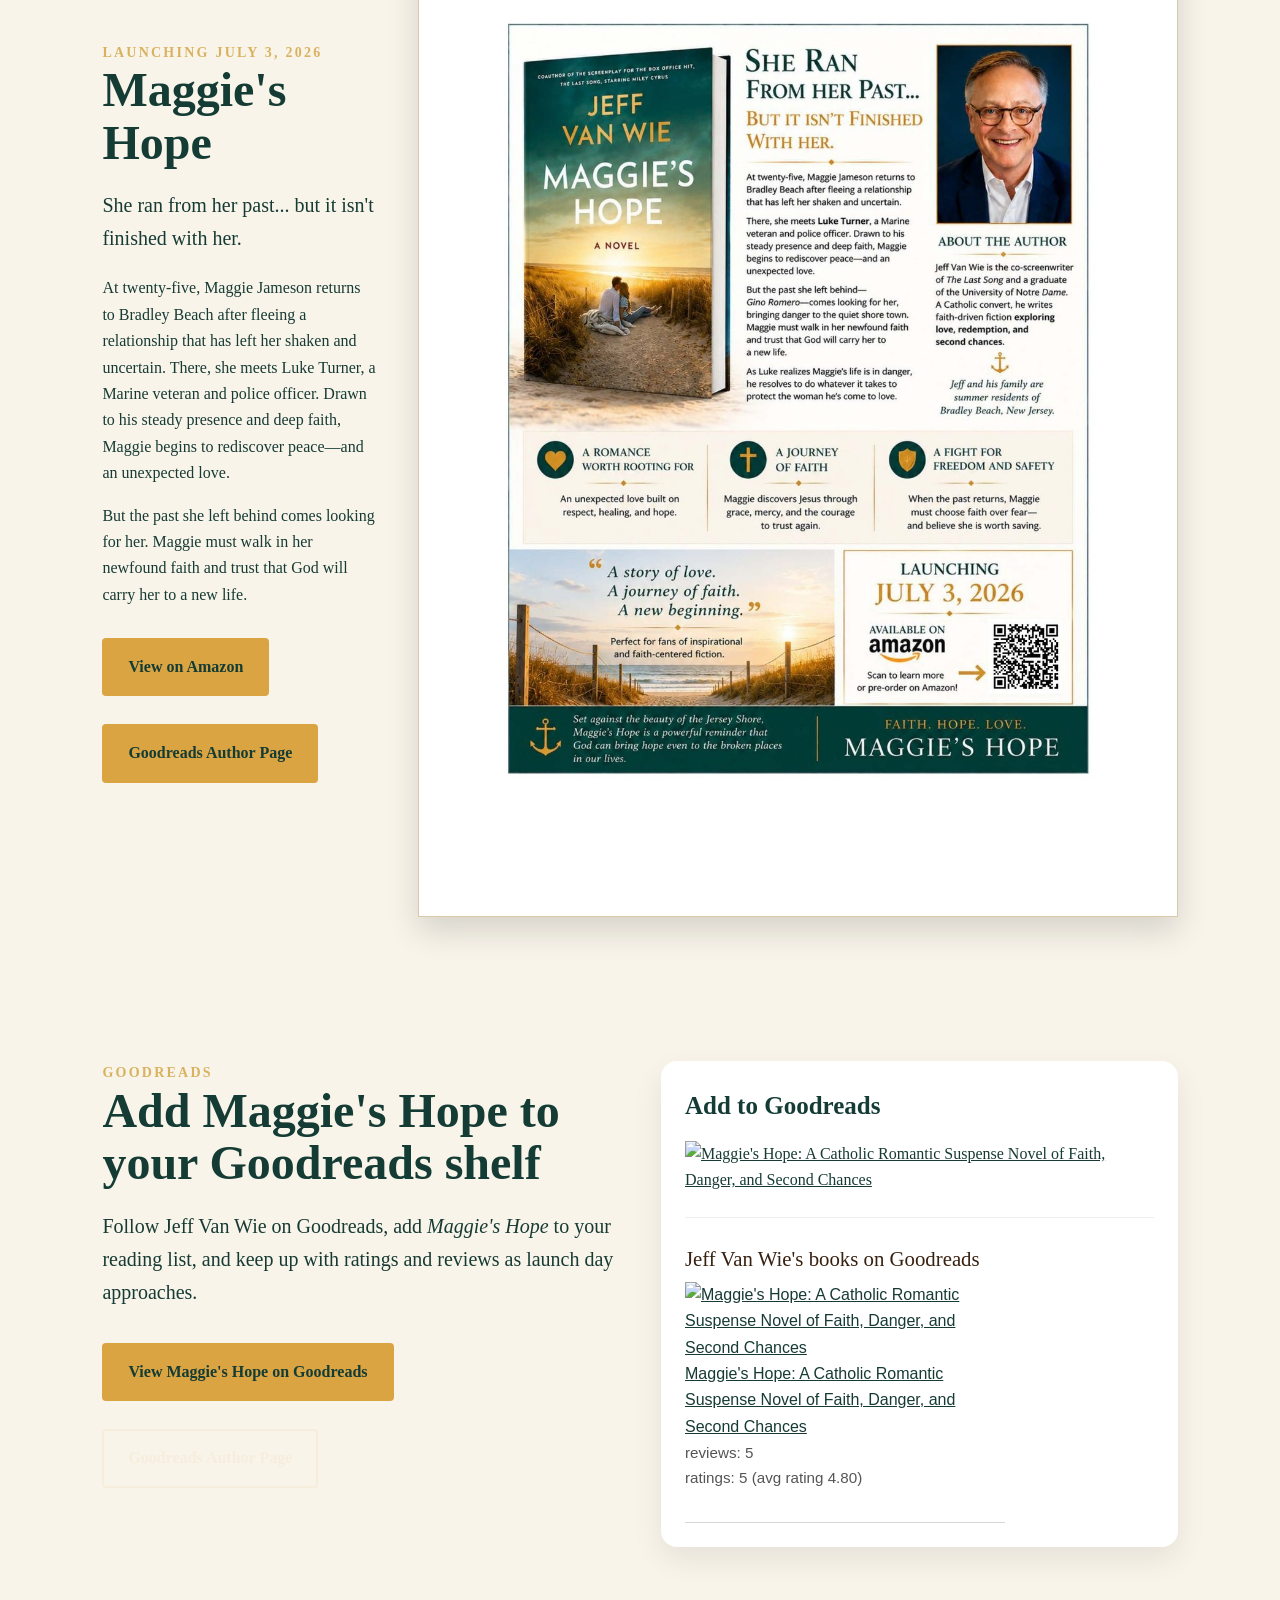
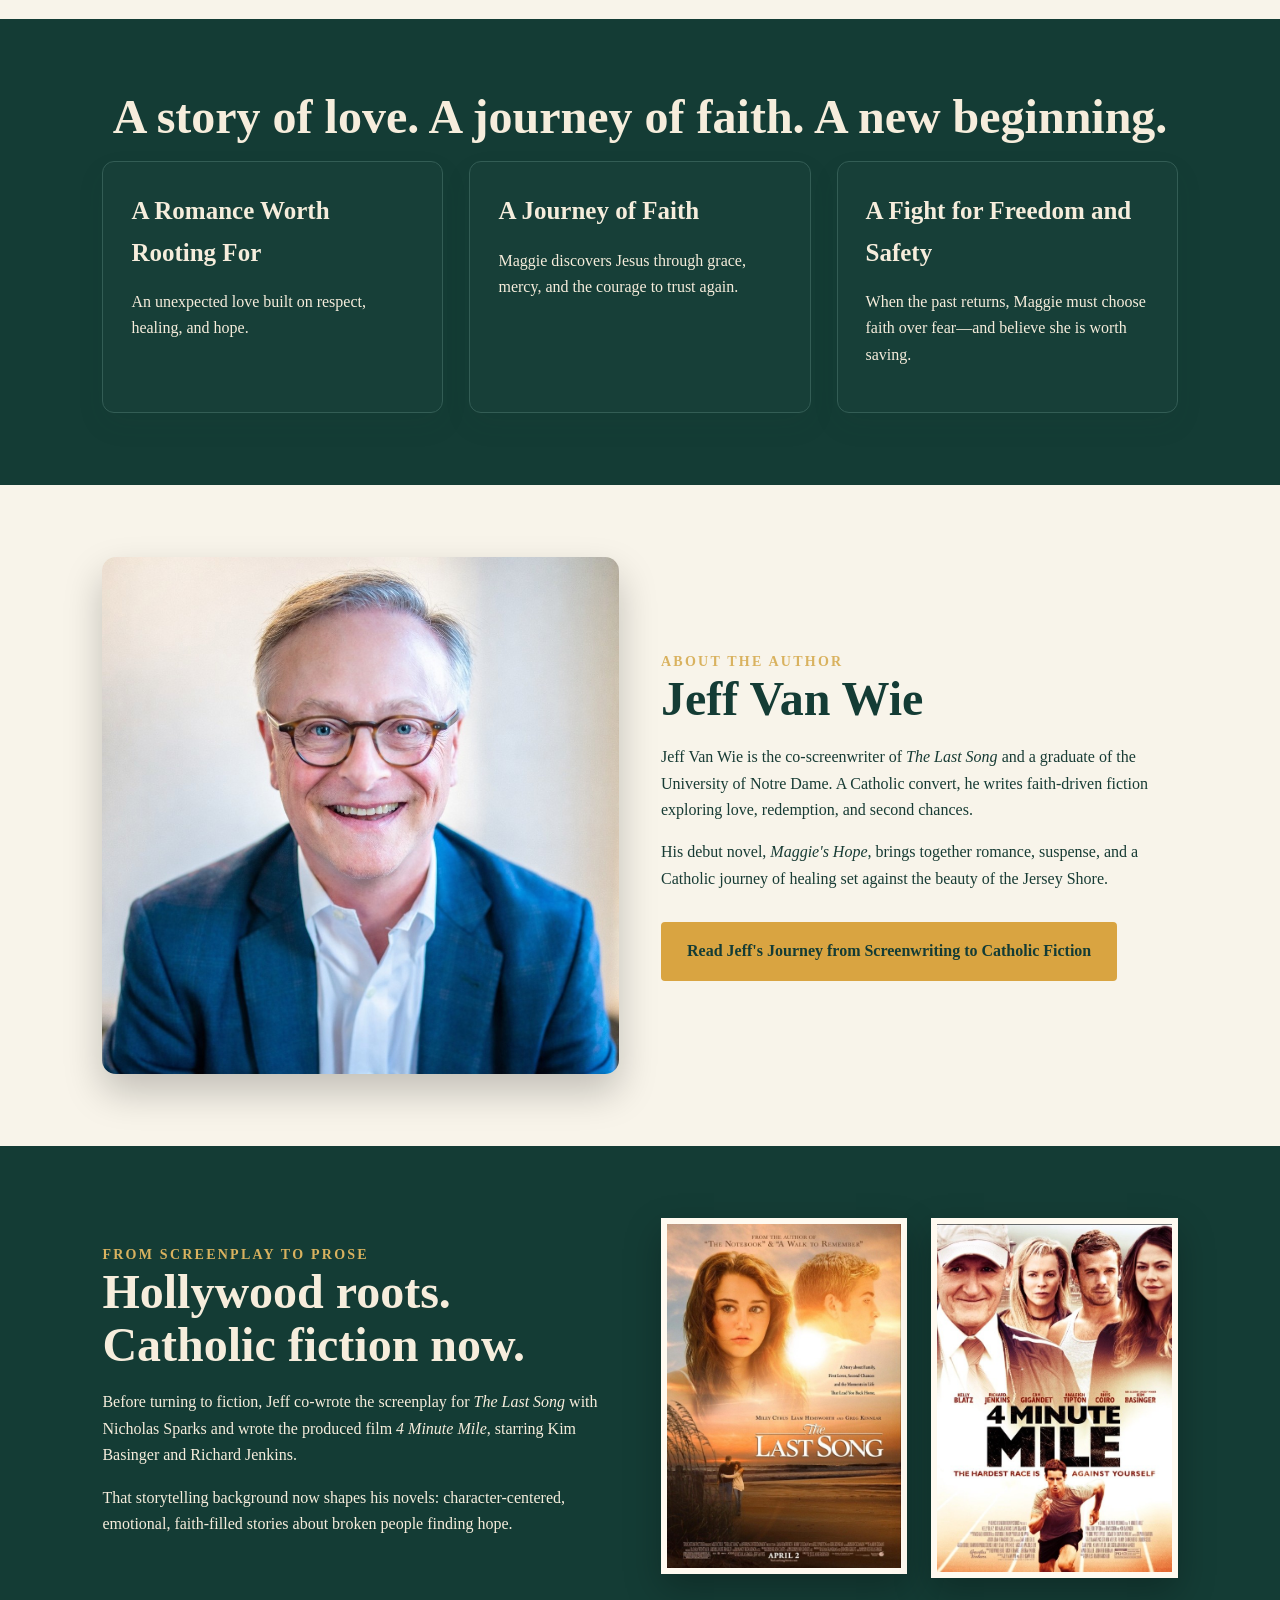
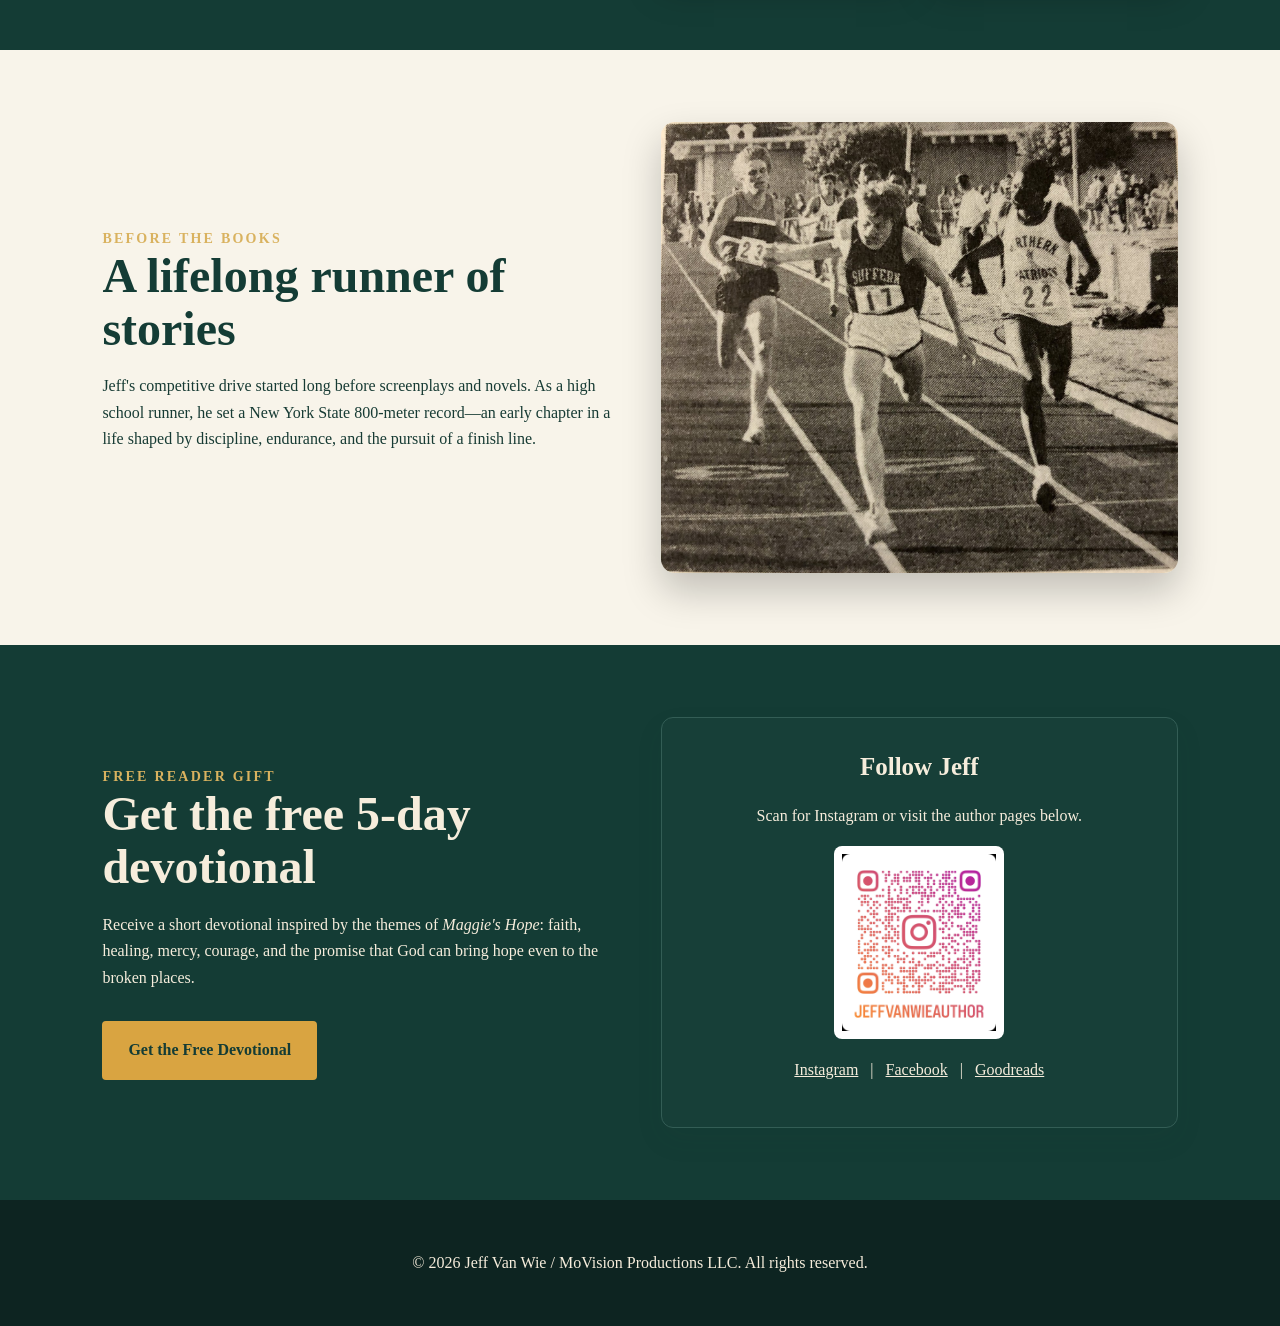
==== commit ded91922: "Add files via upload" ====
--- a/index.html
+++ b/index.html
@@ -42,6 +42,7 @@
   <nav class="nav" aria-label="Primary navigation">
     <a href="#maggies-hope">Maggie's Hope</a>
     <a href="#goodreads">Goodreads</a>
+    <a href="#praise">Praise</a>
     <a href="journey.html">My Journey</a>
     <a href="#about">About</a>
     <a href="#films">Films</a>
@@ -55,12 +56,28 @@
     <h1>Jeff Van Wie</h1>
     <p class="tagline">Catholic romantic suspense rooted in faith, hope, love, and second chances.</p>
     <p class="lead"><em>Maggie's Hope</em> is a story of a woman running from her past, a Marine veteran called to protect, and the mercy of God waiting in the broken places.</p>
+    <p class="endorsement-note">Featuring advance praise from Christy Award-winning author Michelle Shocklee.</p>
     <div class="btnrow">
       <a class="btn" href="https://www.amazon.com/Maggies-Hope-Catholic-Romantic-Suspense-ebook/dp/B0H3CFPGQQ/ref=sr_1_1?crid=3NCWQ1MYMF61F&dib=eyJ2IjoiMSJ9.yBqb46Kqh1Ugg5azzYywWVtmL_UlsK4Of6RCggLA4gTGjHj071QN20LucGBJIEps.63e5xa8-_Xz1dTC999kGmpaDfAiHw9QunpuG3n6hT9c&dib_tag=se&keywords=Maggie%27s+Hope+Jeff+Van+Wie&qid=1780402239&sprefix=maggie%27s+hope+jeff+van+wie%2Caps%2C113&sr=8-1">Pre-order on Amazon</a>
       <a class="btn secondary" href="journey.html">Read My Journey</a>
     </div>
   </div>
   <div><img class="cover" src="assets/maggies-hope-cover.jpg" alt="Maggie's Hope book cover" /></div>
+</section>
+
+<section id="praise" class="praise-section">
+  <div class="card praise-card">
+    <div class="eyebrow">Advance Praise</div>
+    <h2>Praise from Christy Award-winning author Michelle Shocklee</h2>
+    <div class="stars" aria-label="Five-star review">★★★★★</div>
+    <blockquote>
+      <p>“Maggie’s Hope by Jeff Van Wie is a beautiful telling of what hope truly looks like when we put our faith in Jesus Christ. Maggie, like many people, can’t see a way beyond the pain her decisions have created, yet there is always hope. Especially when faithful followers of Christ show God’s love to others through compassion, patience, and, yes, sweet romance. Readers are sure to come away with a satisfied smile.”</p>
+      <cite>— Michelle Shocklee, Christy Award-winning author of <em>All We Thought We Knew</em> and <em>Under the Tulip Tree</em></cite>
+    </blockquote>
+    <div class="btnrow center-row">
+      <a class="btn" href="https://www.goodreads.com/book/show/252861914-maggie-s-hope">Read Reviews on Goodreads</a>
+    </div>
+  </div>
 </section>
 
 <section id="maggies-hope">
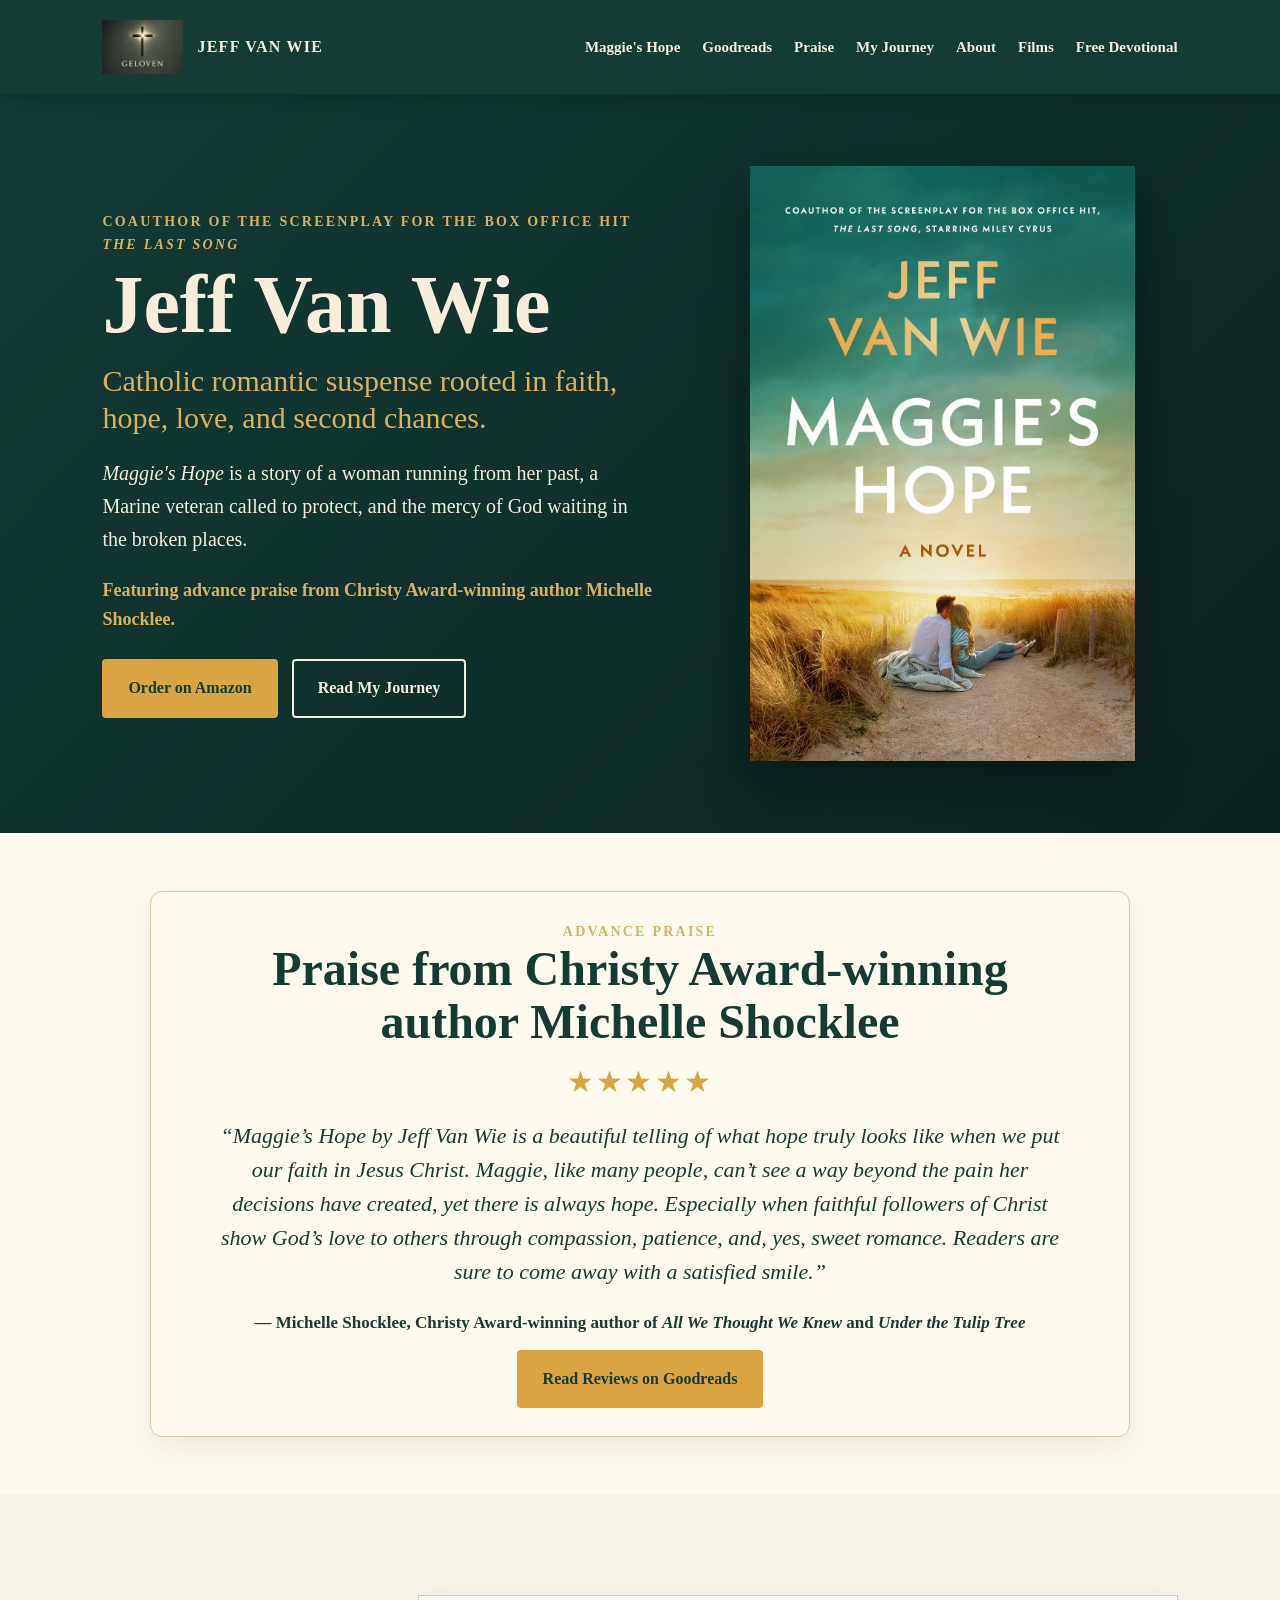
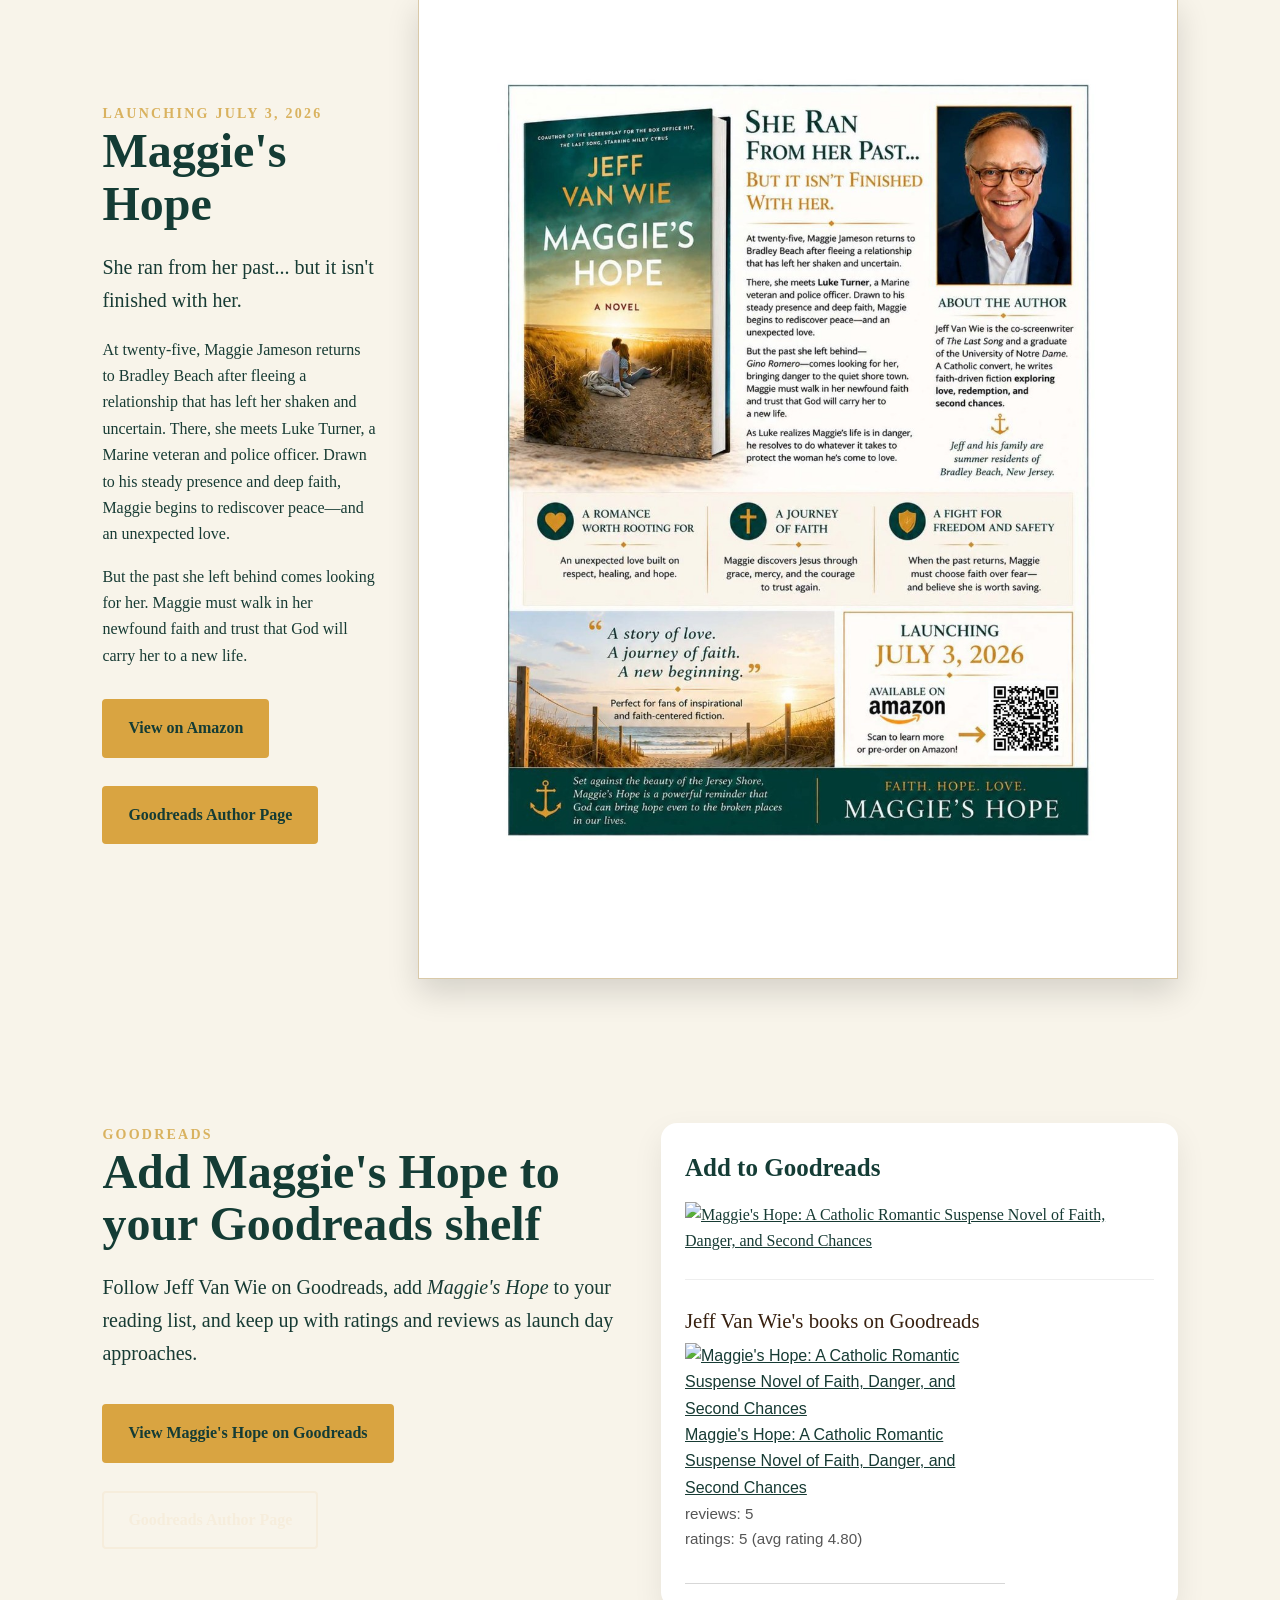
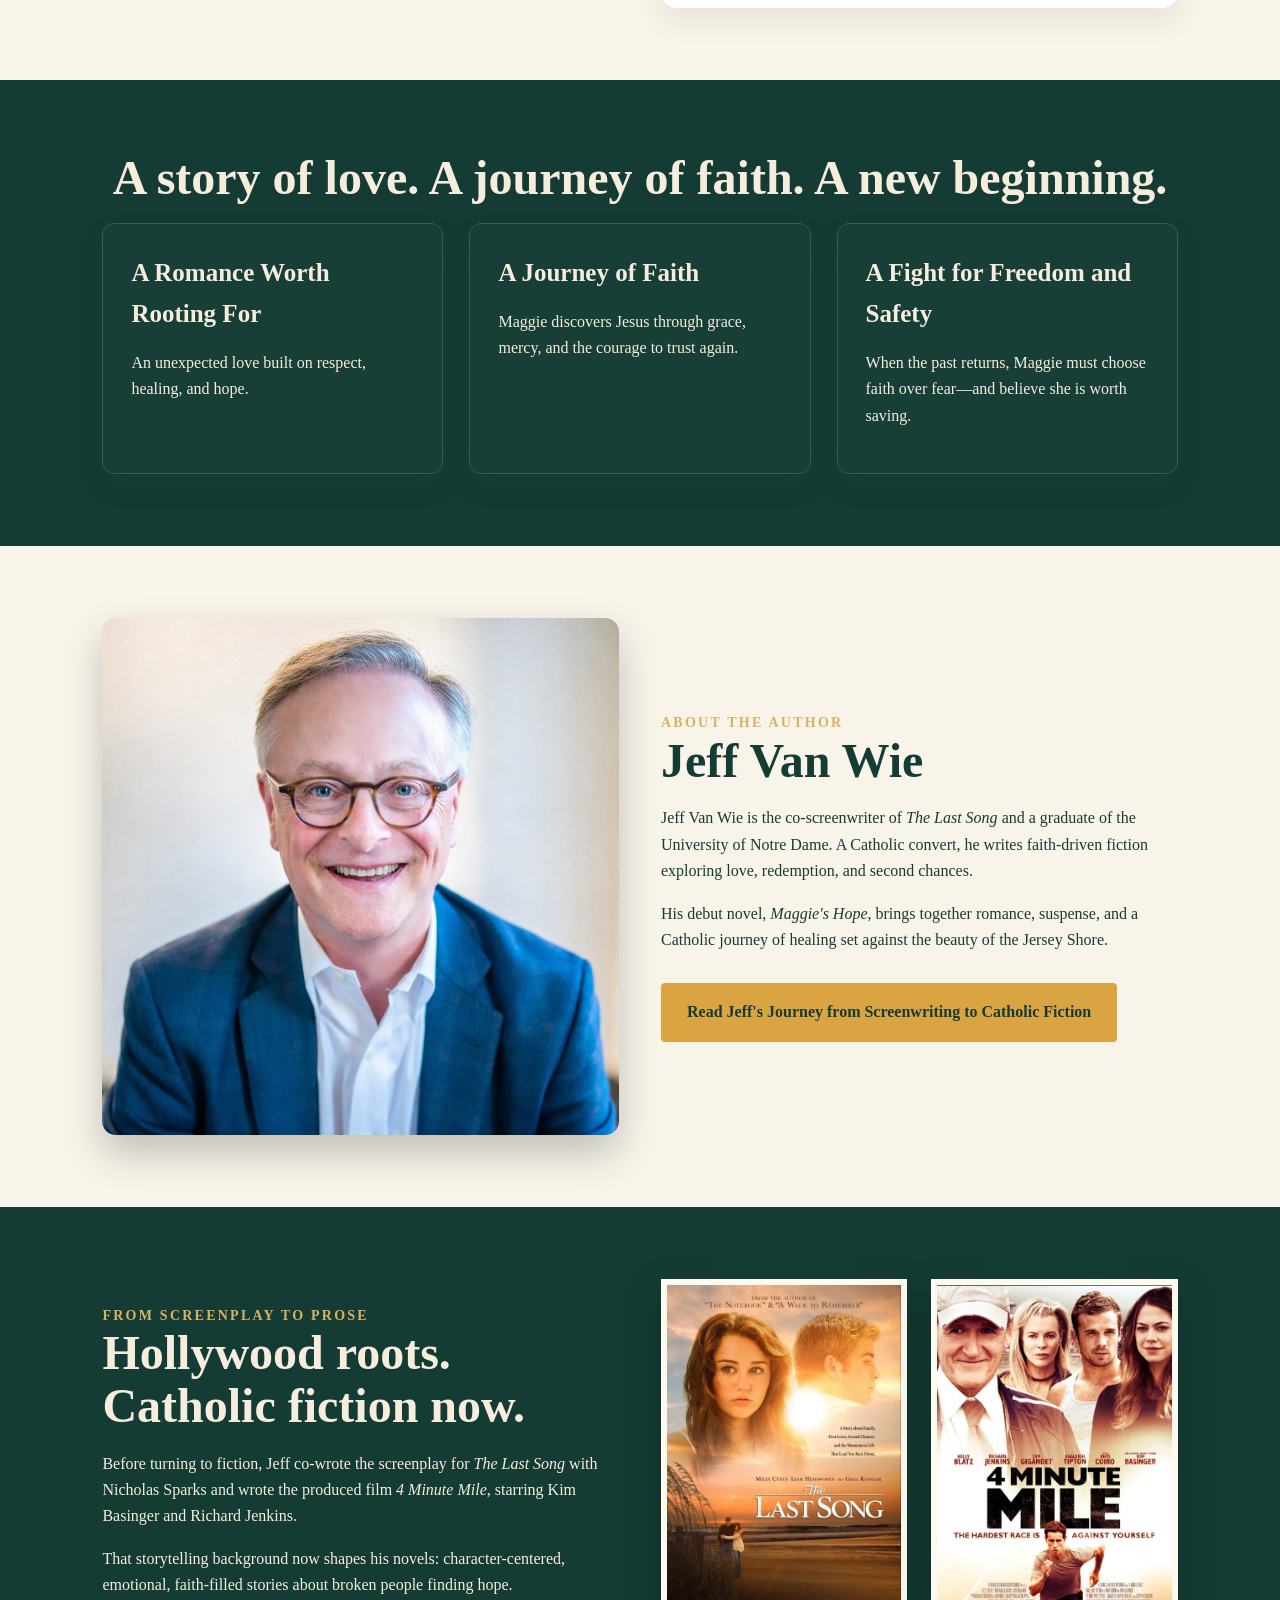
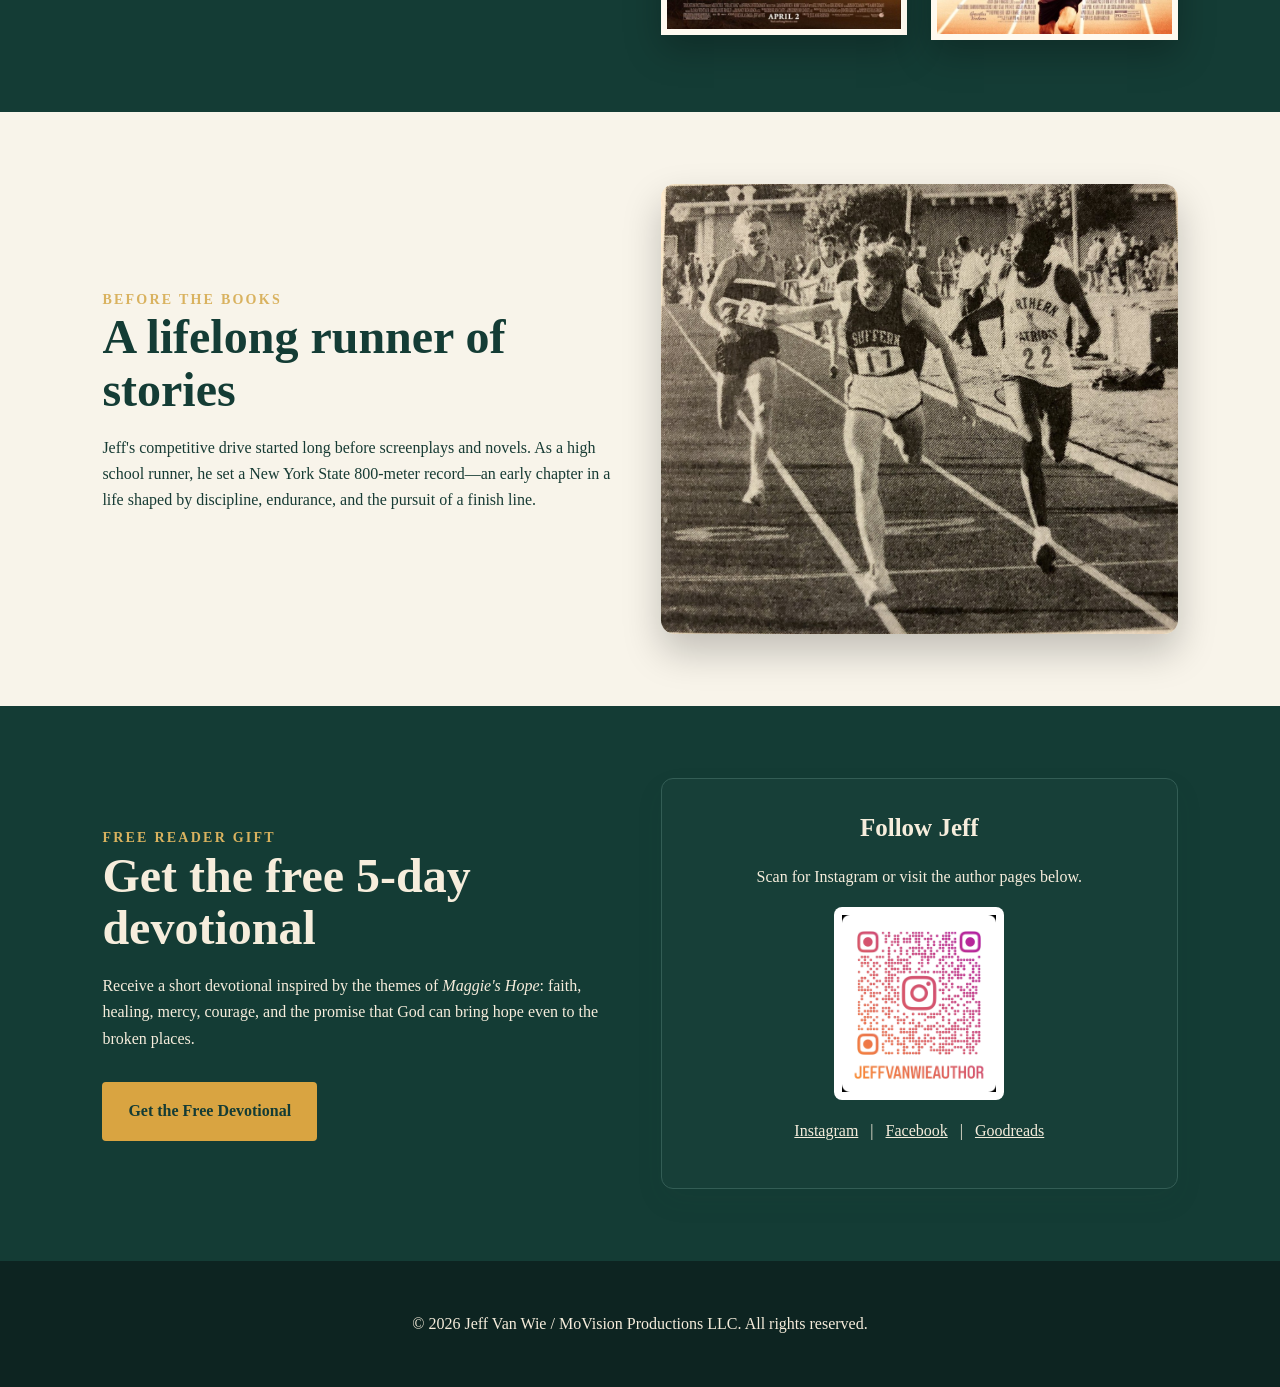
==== commit 582949a3: "Update index.html from PreOrder to Order Update index.html from PreOrder to Order" ====
--- a/index.html
+++ b/index.html
@@ -58,7 +58,7 @@
     <p class="lead"><em>Maggie's Hope</em> is a story of a woman running from her past, a Marine veteran called to protect, and the mercy of God waiting in the broken places.</p>
     <p class="endorsement-note">Featuring advance praise from Christy Award-winning author Michelle Shocklee.</p>
     <div class="btnrow">
-      <a class="btn" href="https://www.amazon.com/Maggies-Hope-Catholic-Romantic-Suspense-ebook/dp/B0H3CFPGQQ/ref=sr_1_1?crid=3NCWQ1MYMF61F&dib=eyJ2IjoiMSJ9.yBqb46Kqh1Ugg5azzYywWVtmL_UlsK4Of6RCggLA4gTGjHj071QN20LucGBJIEps.63e5xa8-_Xz1dTC999kGmpaDfAiHw9QunpuG3n6hT9c&dib_tag=se&keywords=Maggie%27s+Hope+Jeff+Van+Wie&qid=1780402239&sprefix=maggie%27s+hope+jeff+van+wie%2Caps%2C113&sr=8-1">Pre-order on Amazon</a>
+      <a class="btn" href="https://www.amazon.com/Maggies-Hope-Catholic-Romantic-Suspense-ebook/dp/B0H3CFPGQQ/ref=sr_1_1?crid=3NCWQ1MYMF61F&dib=eyJ2IjoiMSJ9.yBqb46Kqh1Ugg5azzYywWVtmL_UlsK4Of6RCggLA4gTGjHj071QN20LucGBJIEps.63e5xa8-_Xz1dTC999kGmpaDfAiHw9QunpuG3n6hT9c&dib_tag=se&keywords=Maggie%27s+Hope+Jeff+Van+Wie&qid=1780402239&sprefix=maggie%27s+hope+jeff+van+wie%2Caps%2C113&sr=8-1">Order on Amazon</a>
       <a class="btn secondary" href="journey.html">Read My Journey</a>
     </div>
   </div>
--- a/assets/site.css
+++ b/assets/site.css
@@ -3,3 +3,6 @@
   --green:#143c35;--deep:#0d2421;--cream:#f8f4ea;--paper:#fffaf0;--gold:#d9a441;--gold2:#d9b25f;--text:#173b34;--muted:#5d6e67;--line:#d9c9a8;
 }
 *{box-sizing:border-box} html{scroll-behavior:smooth} body{margin:0;font-family:Georgia,'Times New Roman',serif;background:var(--cream);color:var(--text);line-height:1.65} img{max-width:100%;display:block} a{color:inherit}.site-header{background:var(--green);color:#f6eddc;padding:20px 8%;display:flex;justify-content:space-between;align-items:center;gap:24px;position:sticky;top:0;z-index:10;box-shadow:0 4px 18px rgba(0,0,0,.18)}.brand{display:flex;align-items:center;gap:14px;text-decoration:none;font-weight:bold;letter-spacing:.08em;text-transform:uppercase}.brand img{height:54px;width:auto}.nav{display:flex;gap:22px;align-items:center;flex-wrap:wrap}.nav a{color:#f6eddc;text-decoration:none;font-weight:bold;font-size:15px}.nav a:hover{color:var(--gold2)}section{padding:72px 8%}.hero{display:grid;grid-template-columns:1.08fr .92fr;gap:54px;align-items:center;background:linear-gradient(135deg,#123b35,#0d2421);color:#f6eddc}.eyebrow{letter-spacing:.16em;text-transform:uppercase;color:var(--gold2);font-weight:bold;font-size:14px}.hero h1{font-size:clamp(46px,7vw,82px);line-height:.95;margin:10px 0 18px}.tagline{font-size:clamp(22px,3vw,30px);color:var(--gold2);line-height:1.25;margin:0 0 18px}.lead{font-size:20px;max-width:760px}.btnrow{display:flex;gap:14px;flex-wrap:wrap;align-items:center}.btn{display:inline-block;background:var(--gold);color:var(--green);padding:14px 24px;margin-top:14px;text-decoration:none;font-weight:bold;border-radius:4px;border:2px solid var(--gold)}.btn.secondary{background:transparent;color:#f6eddc;border-color:#f6eddc}.cover{max-width:385px;margin:auto;box-shadow:0 22px 46px rgba(0,0,0,.42)}h2{font-size:clamp(34px,5vw,48px);line-height:1.1;margin:0 0 18px;color:var(--green)}h3{font-size:25px;margin:0 0 8px;color:var(--green)}.grid{display:grid;grid-template-columns:repeat(3,1fr);gap:26px}.two{display:grid;grid-template-columns:1fr 1fr;gap:42px;align-items:center}.card{background:var(--paper);border:1px solid var(--line);padding:28px;border-radius:12px;box-shadow:0 12px 28px rgba(20,60,53,.08)}.callout{background:#efe4ca;border-left:6px solid var(--gold);padding:24px 28px;font-style:italic;font-size:22px}.dark{background:var(--green);color:#f6eddc}.dark h2,.dark h3{color:#f6eddc}.dark .card{background:#173f38;border-color:#335d55}.posters{display:grid;grid-template-columns:repeat(2,minmax(180px,320px));gap:24px;justify-content:center;align-items:start}.poster{box-shadow:0 14px 34px rgba(0,0,0,.25);border:6px solid #fffaf0}.author-photo{border-radius:14px;box-shadow:0 18px 38px rgba(0,0,0,.22)}.qr{width:170px;background:white;padding:8px;border-radius:8px}.center{text-align:center}.small{font-size:15px;color:var(--muted)}.footer{background:var(--deep);color:#f6eddc;padding:34px 8%;text-align:center}.flyer{max-width:760px;margin:28px auto 0;border:1px solid var(--line);box-shadow:0 14px 30px rgba(0,0,0,.14)}.article{max-width:860px;margin:0 auto;background:var(--paper);padding:54px;border:1px solid var(--line);border-radius:14px;box-shadow:0 14px 36px rgba(20,60,53,.1)}.article h1{font-size:clamp(38px,6vw,62px);line-height:1.05;margin:0 0 8px;color:var(--green)}.article p{font-size:19px}.byline{color:var(--muted);font-style:italic;margin-bottom:34px}.quote{font-size:24px;color:var(--green);text-align:center;margin:34px 0;font-style:italic}.image-row{display:grid;grid-template-columns:repeat(3,1fr);gap:18px;margin-top:24px}.image-row img{border-radius:8px;box-shadow:0 10px 22px rgba(0,0,0,.18)}@media(max-width:850px){.site-header{position:static;align-items:flex-start;flex-direction:column}.hero,.two,.grid{grid-template-columns:1fr}.hero{text-align:center}.cover{max-width:310px}.posters{grid-template-columns:1fr 1fr}.article{padding:30px}.image-row{grid-template-columns:1fr}.nav{gap:14px}section{padding:52px 6%}}
+
+
+.endorsement-note{font-size:18px;color:var(--gold2);font-weight:bold;margin:0 0 10px}.praise-section{background:#fffaf0;padding-top:58px;padding-bottom:58px}.praise-card{max-width:980px;margin:0 auto;text-align:center}.praise-card h2{max-width:820px;margin-left:auto;margin-right:auto}.stars{font-size:30px;letter-spacing:.08em;color:var(--gold);line-height:1;margin:8px 0 18px}.praise-card blockquote{margin:18px auto 0;max-width:850px;font-size:22px;line-height:1.55;color:var(--green);font-style:italic}.praise-card cite{display:block;margin-top:18px;font-size:17px;line-height:1.45;color:var(--text);font-style:normal;font-weight:bold}.center-row{justify-content:center}
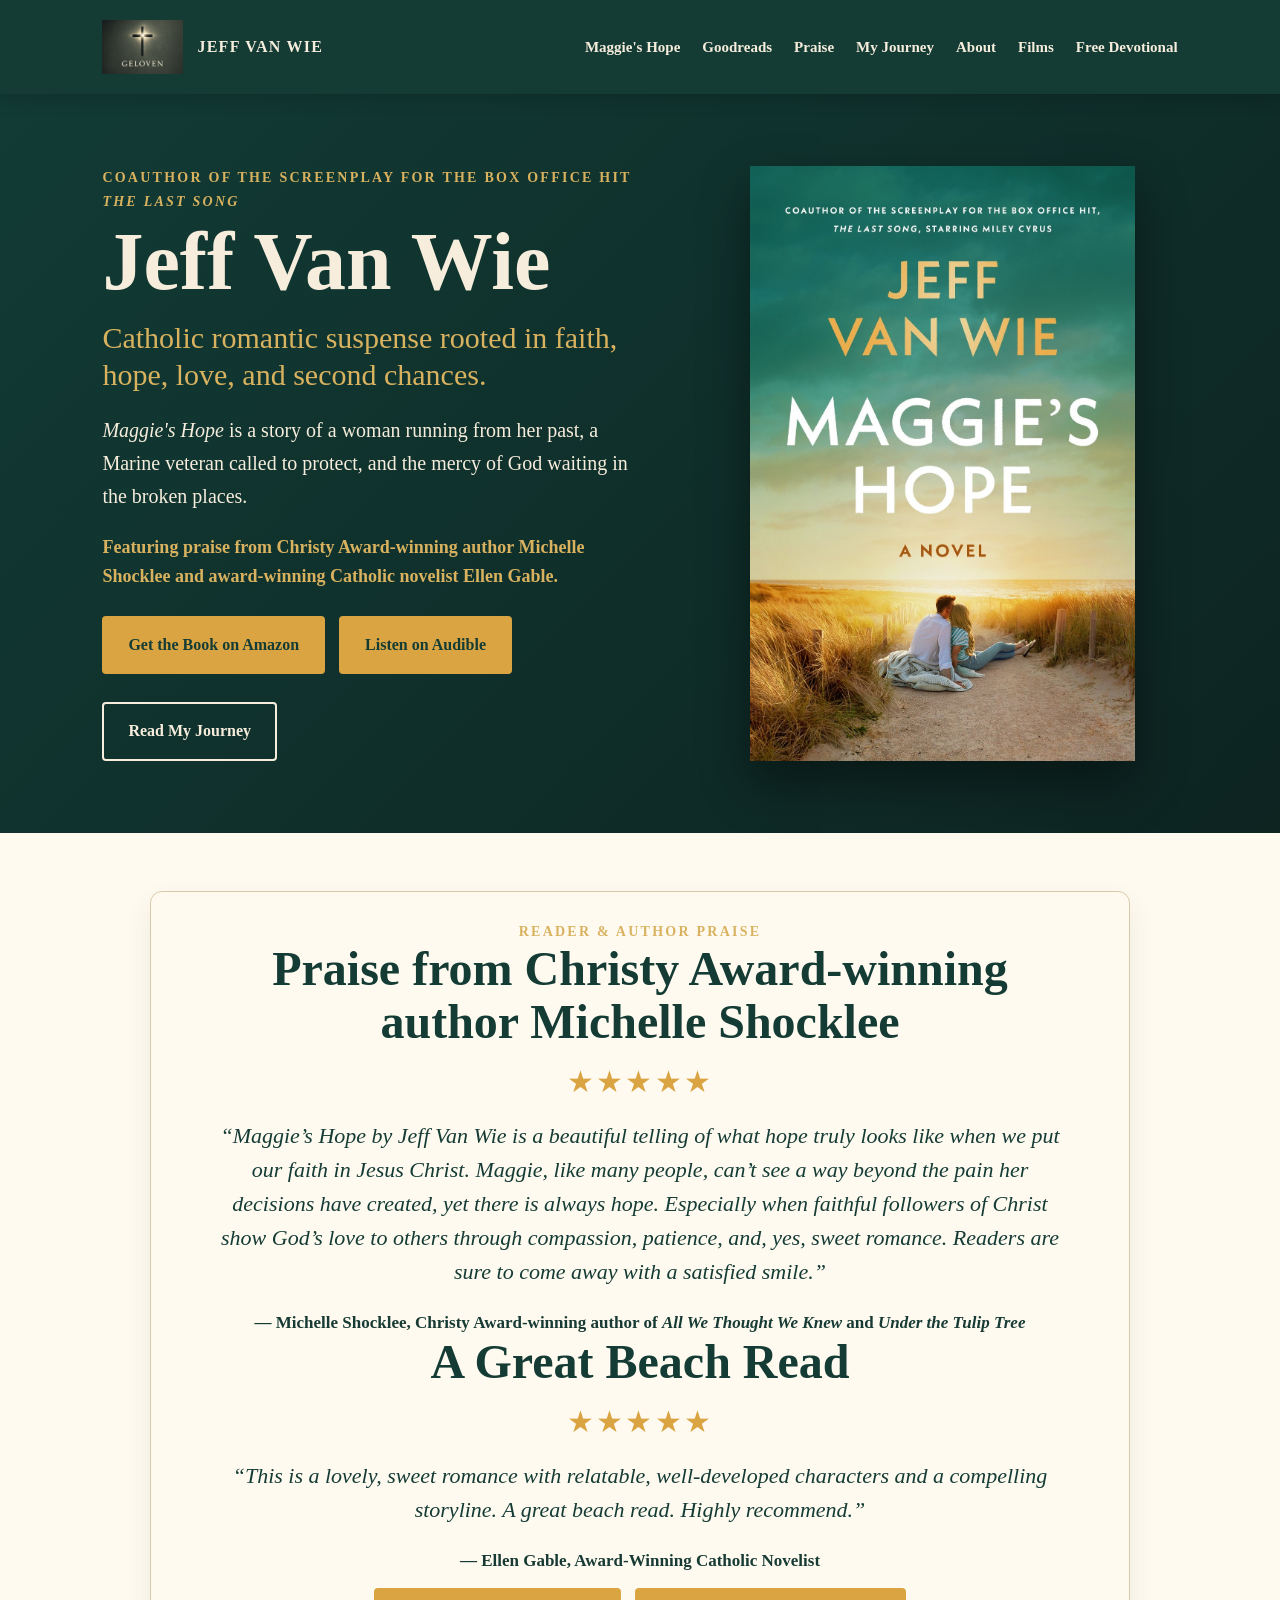
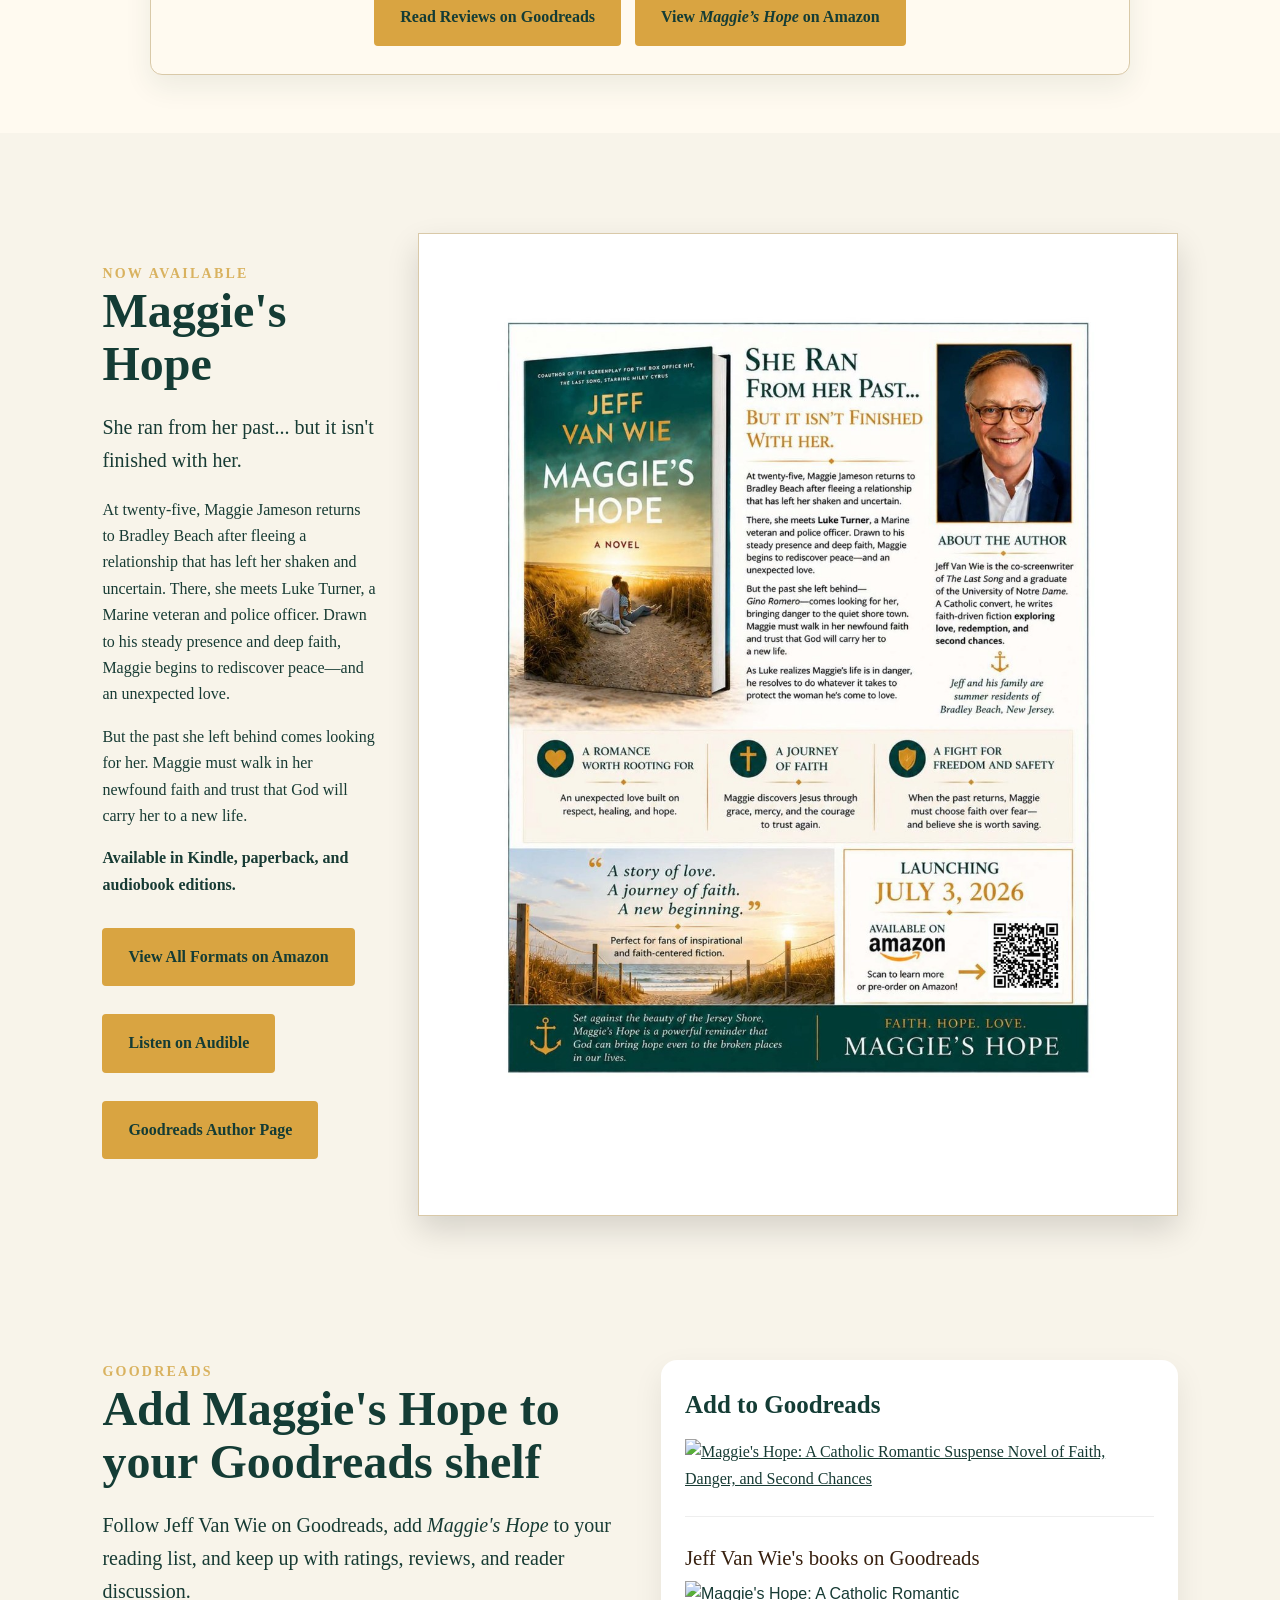
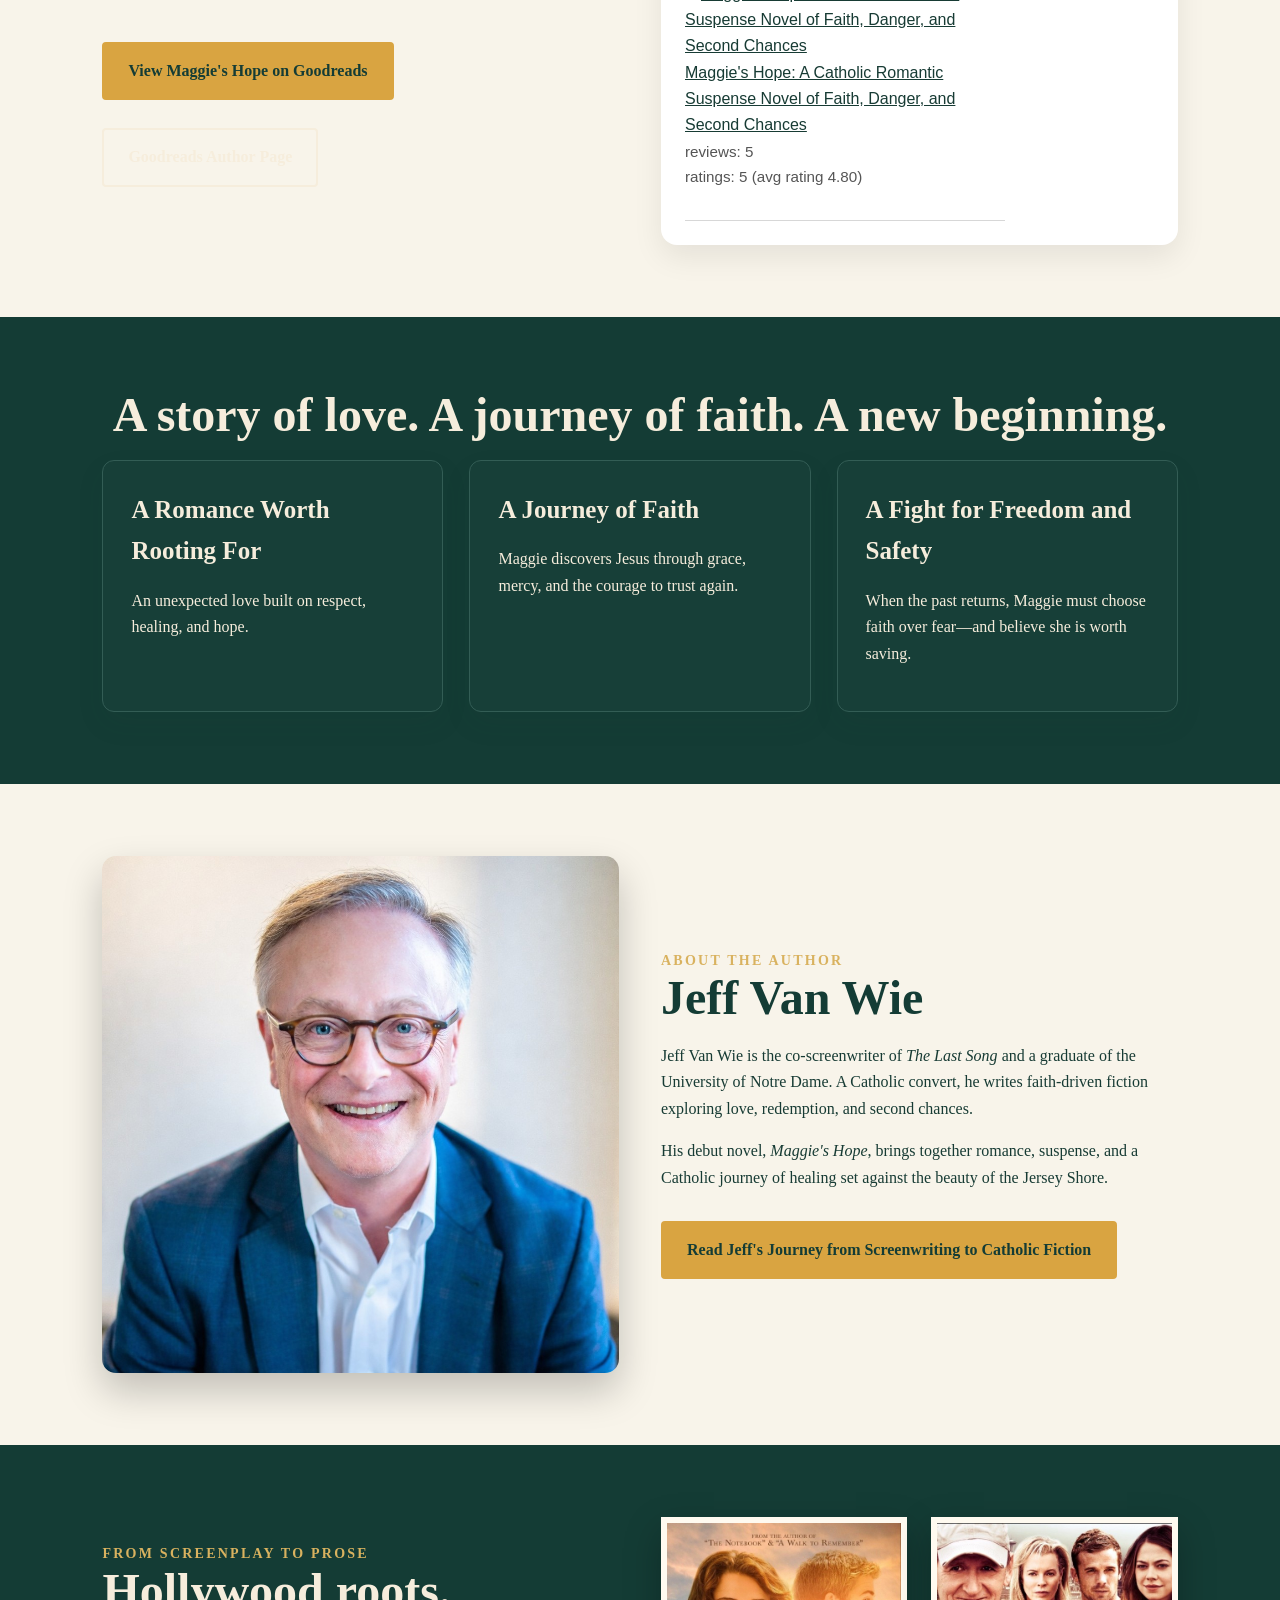
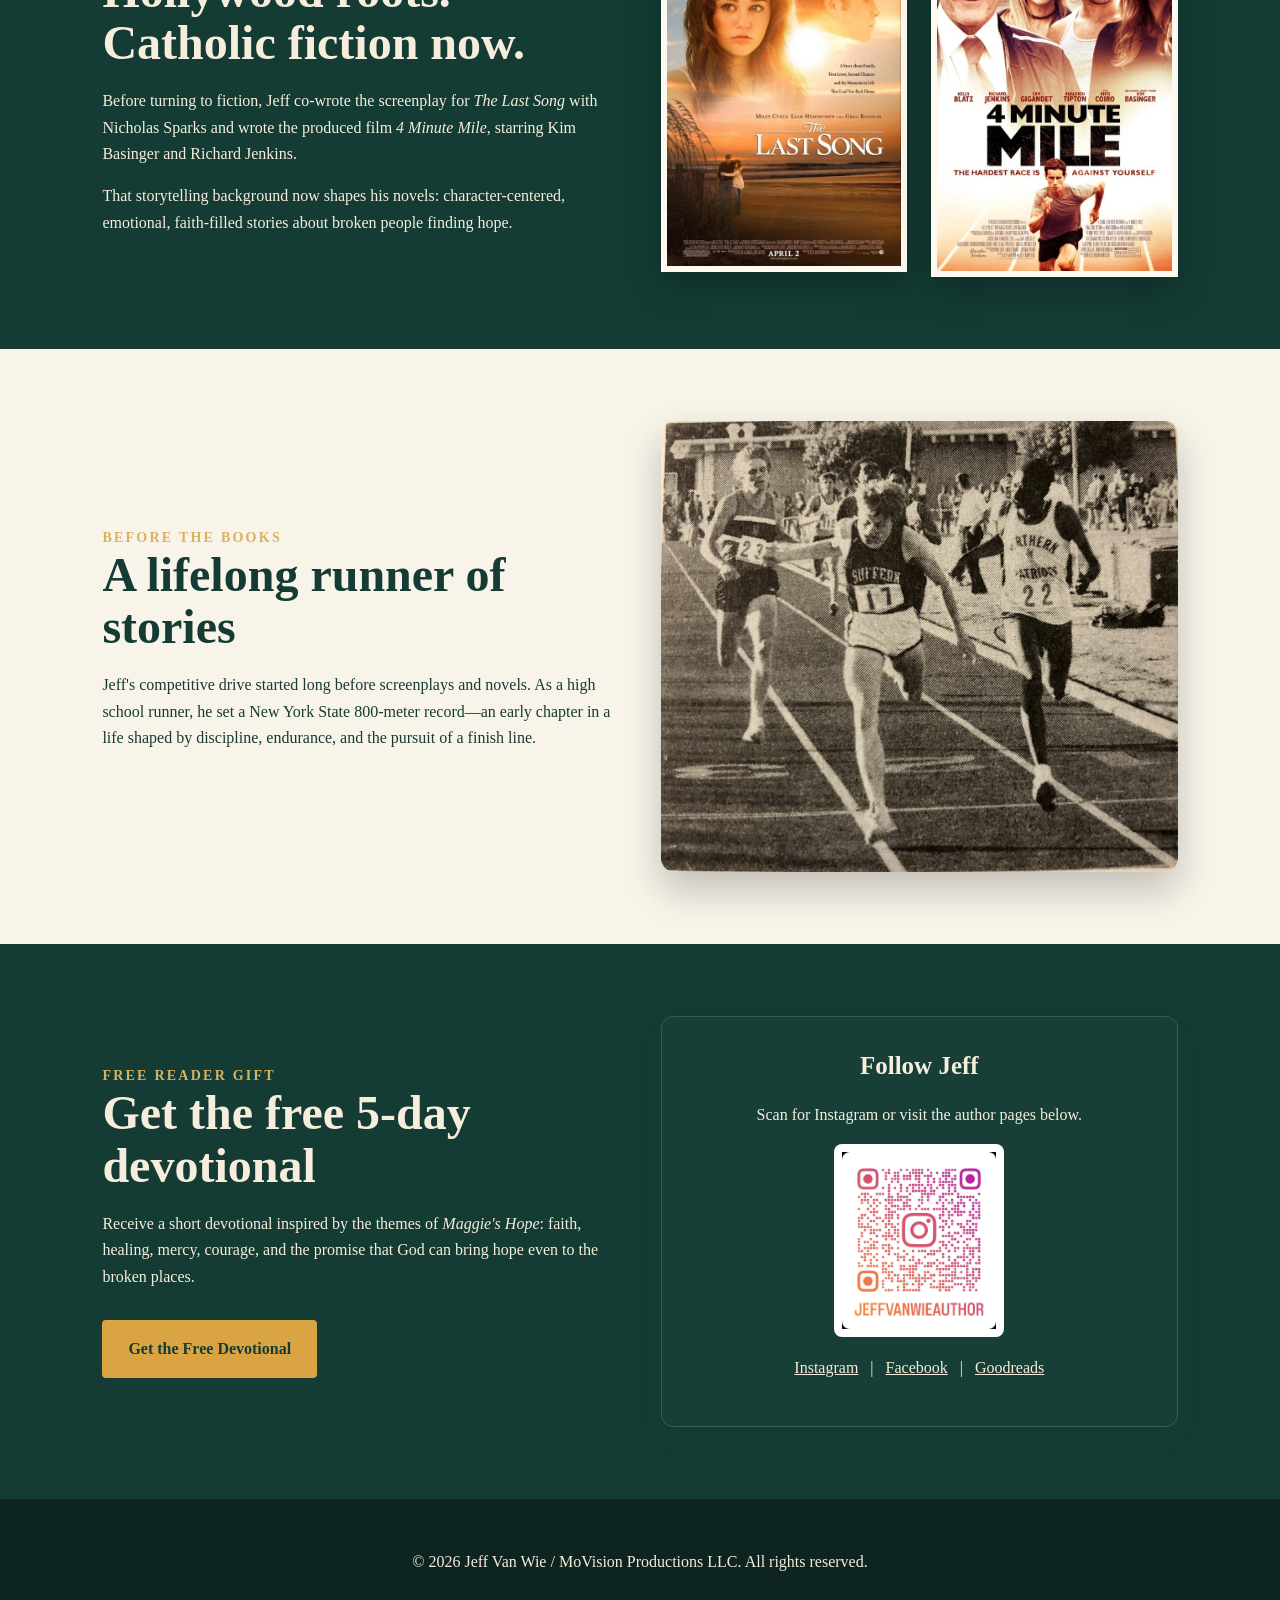
==== commit 6e10ca0b: "Add files via upload" ====
--- a/index.html
+++ b/index.html
@@ -3,7 +3,7 @@
 <head>
   <meta charset="UTF-8" />
   <meta name="viewport" content="width=device-width, initial-scale=1.0" />
-  <meta name="description" content="Jeff Van Wie, co-screenwriter of The Last Song, writes Catholic romantic suspense exploring faith, redemption, and second chances. Maggie's Hope launches July 3, 2026." />
+  <meta name="description" content="Jeff Van Wie, co-screenwriter of The Last Song, writes Catholic romantic suspense exploring faith, redemption, and second chances. Maggie's Hope is available in Kindle, paperback, and audiobook editions." />
   <title>Jeff Van Wie | Maggie's Hope</title>
   <link rel="stylesheet" href="assets/site.css" />
 
@@ -56,9 +56,10 @@
     <h1>Jeff Van Wie</h1>
     <p class="tagline">Catholic romantic suspense rooted in faith, hope, love, and second chances.</p>
     <p class="lead"><em>Maggie's Hope</em> is a story of a woman running from her past, a Marine veteran called to protect, and the mercy of God waiting in the broken places.</p>
-    <p class="endorsement-note">Featuring advance praise from Christy Award-winning author Michelle Shocklee.</p>
+    <p class="endorsement-note">Featuring praise from Christy Award-winning author Michelle Shocklee and award-winning Catholic novelist Ellen Gable.</p>
     <div class="btnrow">
-      <a class="btn" href="https://www.amazon.com/Maggies-Hope-Catholic-Romantic-Suspense-ebook/dp/B0H3CFPGQQ/ref=sr_1_1?crid=3NCWQ1MYMF61F&dib=eyJ2IjoiMSJ9.yBqb46Kqh1Ugg5azzYywWVtmL_UlsK4Of6RCggLA4gTGjHj071QN20LucGBJIEps.63e5xa8-_Xz1dTC999kGmpaDfAiHw9QunpuG3n6hT9c&dib_tag=se&keywords=Maggie%27s+Hope+Jeff+Van+Wie&qid=1780402239&sprefix=maggie%27s+hope+jeff+van+wie%2Caps%2C113&sr=8-1">Order on Amazon</a>
+      <a class="btn" href="https://www.amazon.com/dp/B0H3CFPGQQ?bestFormat=true">Get the Book on Amazon</a>
+      <a class="btn audio-btn" href="https://www.audible.com/pd/Maggies-Hope-Audiobook/B0H92G4JGB" target="_blank" rel="noopener noreferrer">Listen on Audible</a>
       <a class="btn secondary" href="journey.html">Read My Journey</a>
     </div>
   </div>
@@ -67,15 +68,23 @@
 
 <section id="praise" class="praise-section">
   <div class="card praise-card">
-    <div class="eyebrow">Advance Praise</div>
+    <div class="eyebrow">Reader &amp; Author Praise</div>
     <h2>Praise from Christy Award-winning author Michelle Shocklee</h2>
     <div class="stars" aria-label="Five-star review">★★★★★</div>
     <blockquote>
       <p>“Maggie’s Hope by Jeff Van Wie is a beautiful telling of what hope truly looks like when we put our faith in Jesus Christ. Maggie, like many people, can’t see a way beyond the pain her decisions have created, yet there is always hope. Especially when faithful followers of Christ show God’s love to others through compassion, patience, and, yes, sweet romance. Readers are sure to come away with a satisfied smile.”</p>
       <cite>— Michelle Shocklee, Christy Award-winning author of <em>All We Thought We Knew</em> and <em>Under the Tulip Tree</em></cite>
     </blockquote>
+    <div class="testimonial-divider" aria-hidden="true"></div>
+    <h2>A Great Beach Read</h2>
+    <div class="stars" aria-label="Five-star review">★★★★★</div>
+    <blockquote>
+      <p>“This is a lovely, sweet romance with relatable, well-developed characters and a compelling storyline. A great beach read. Highly recommend.”</p>
+      <cite>— Ellen Gable, Award-Winning Catholic Novelist</cite>
+    </blockquote>
     <div class="btnrow center-row">
       <a class="btn" href="https://www.goodreads.com/book/show/252861914-maggie-s-hope">Read Reviews on Goodreads</a>
+      <a class="btn amazon-review-btn" href="https://www.amazon.com/dp/B0H3CFPGQQ?bestFormat=true">View <em>Maggie’s Hope</em> on Amazon</a>
     </div>
   </div>
 </section>
@@ -83,12 +92,17 @@
 <section id="maggies-hope">
   <div class="two">
     <div>
-      <div class="eyebrow">Launching July 3, 2026</div>
+      <div class="eyebrow">Now Available</div>
       <h2>Maggie's Hope</h2>
       <p class="lead">She ran from her past... but it isn't finished with her.</p>
       <p>At twenty-five, Maggie Jameson returns to Bradley Beach after fleeing a relationship that has left her shaken and uncertain. There, she meets Luke Turner, a Marine veteran and police officer. Drawn to his steady presence and deep faith, Maggie begins to rediscover peace—and an unexpected love.</p>
       <p>But the past she left behind comes looking for her. Maggie must walk in her newfound faith and trust that God will carry her to a new life.</p>
-      <div class="btnrow"><a class="btn" href="https://www.amazon.com/Maggies-Hope-Catholic-Romantic-Suspense-ebook/dp/B0H3CFPGQQ/ref=sr_1_1?crid=3NCWQ1MYMF61F&dib=eyJ2IjoiMSJ9.yBqb46Kqh1Ugg5azzYywWVtmL_UlsK4Of6RCggLA4gTGjHj071QN20LucGBJIEps.63e5xa8-_Xz1dTC999kGmpaDfAiHw9QunpuG3n6hT9c&dib_tag=se&keywords=Maggie%27s+Hope+Jeff+Van+Wie&qid=1780402239&sprefix=maggie%27s+hope+jeff+van+wie%2Caps%2C113&sr=8-1">View on Amazon</a><a class="btn" href="https://www.goodreads.com/author/show/70510780.Jeff_Van_Wie">Goodreads Author Page</a></div>
+      <p class="format-note"><strong>Available in Kindle, paperback, and audiobook editions.</strong></p>
+      <div class="btnrow">
+        <a class="btn" href="https://www.amazon.com/dp/B0H3CFPGQQ?bestFormat=true">View All Formats on Amazon</a>
+        <a class="btn audio-btn" href="https://www.audible.com/pd/Maggies-Hope-Audiobook/B0H92G4JGB" target="_blank" rel="noopener noreferrer">Listen on Audible</a>
+        <a class="btn light-secondary" href="https://www.goodreads.com/author/show/70510780.Jeff_Van_Wie">Goodreads Author Page</a>
+      </div>
     </div>
     <div><img class="flyer" src="assets/maggies-hope-flyer.jpg" alt="Maggie's Hope promotional flyer" /></div>
   </div>
@@ -100,7 +114,7 @@
     <div>
       <div class="eyebrow">Goodreads</div>
       <h2>Add Maggie's Hope to your Goodreads shelf</h2>
-      <p class="lead">Follow Jeff Van Wie on Goodreads, add <em>Maggie's Hope</em> to your reading list, and keep up with ratings and reviews as launch day approaches.</p>
+      <p class="lead">Follow Jeff Van Wie on Goodreads, add <em>Maggie's Hope</em> to your reading list, and keep up with ratings, reviews, and reader discussion.</p>
       <div class="btnrow">
         <a class="btn" href="https://www.goodreads.com/book/show/252861914-maggie-s-hope">View Maggie's Hope on Goodreads</a>
         <a class="btn secondary" href="https://www.goodreads.com/author/show/70510780.Jeff_Van_Wie">Goodreads Author Page</a>
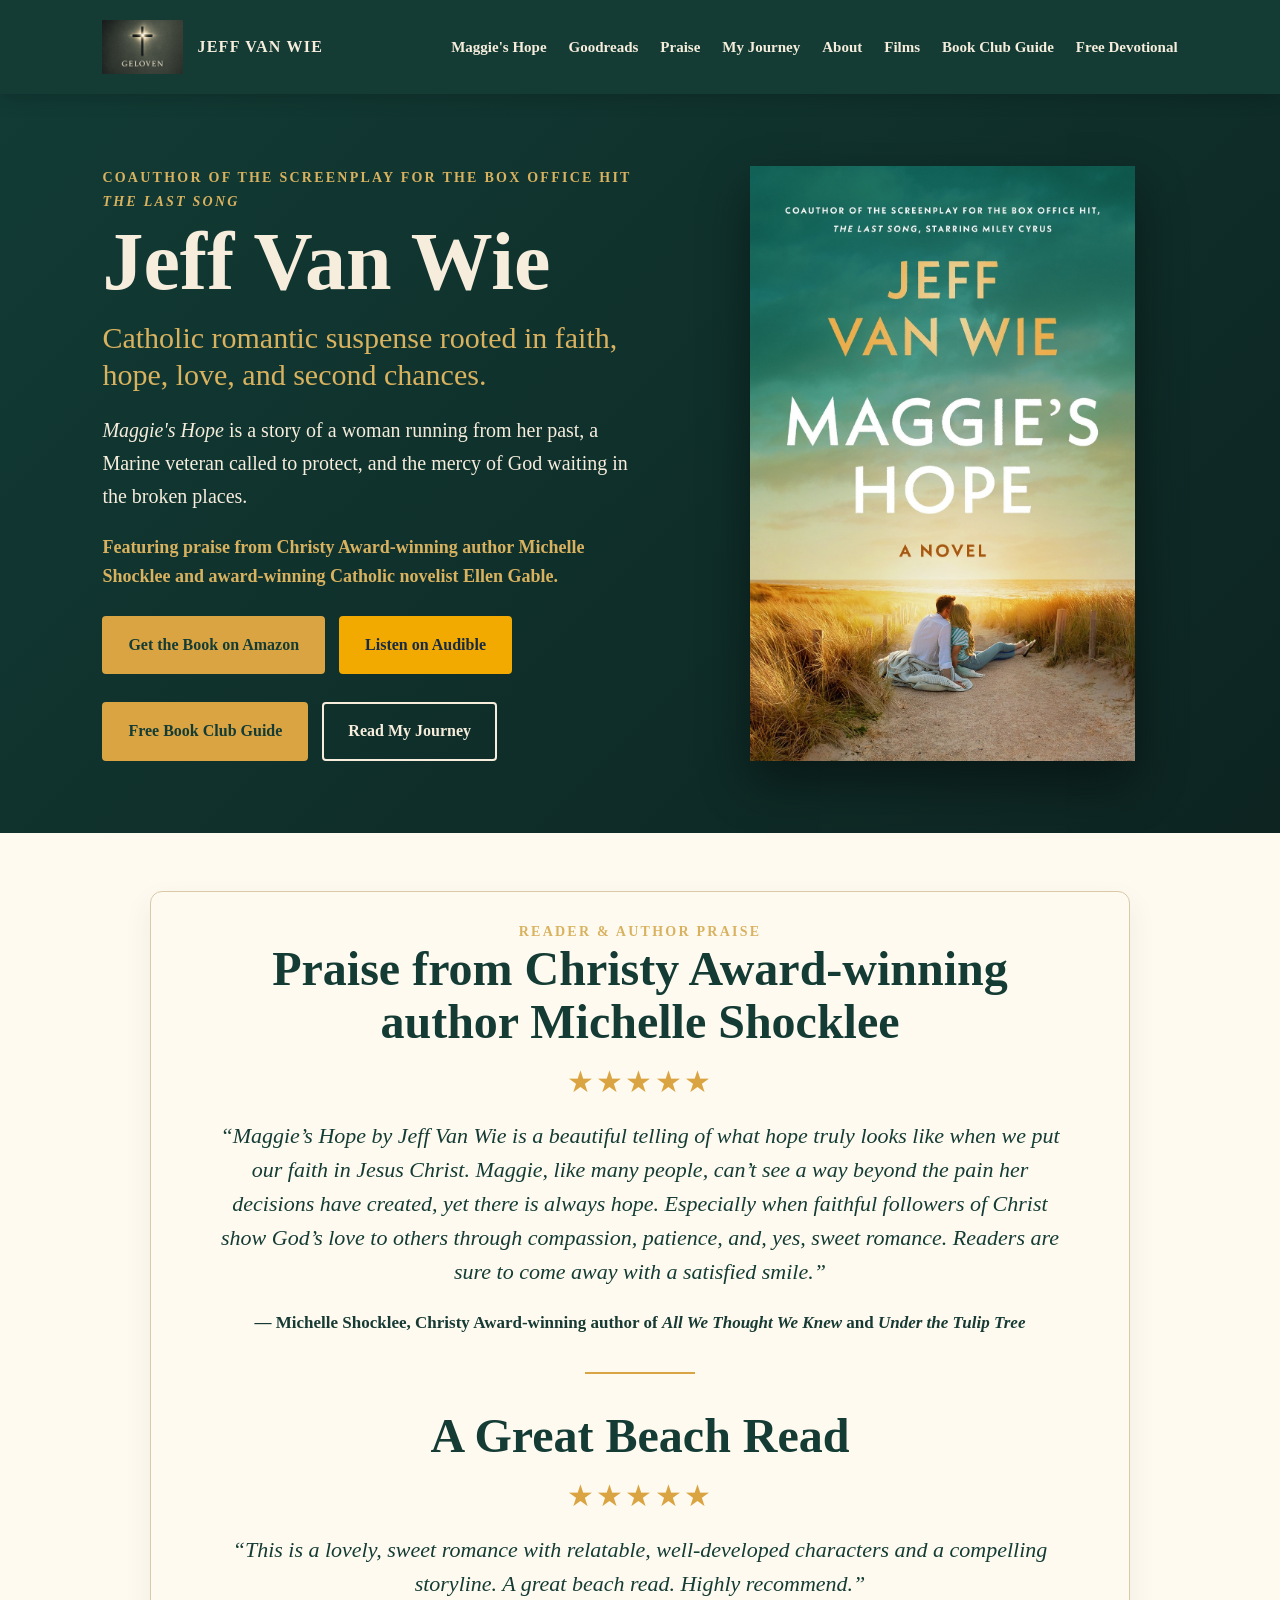
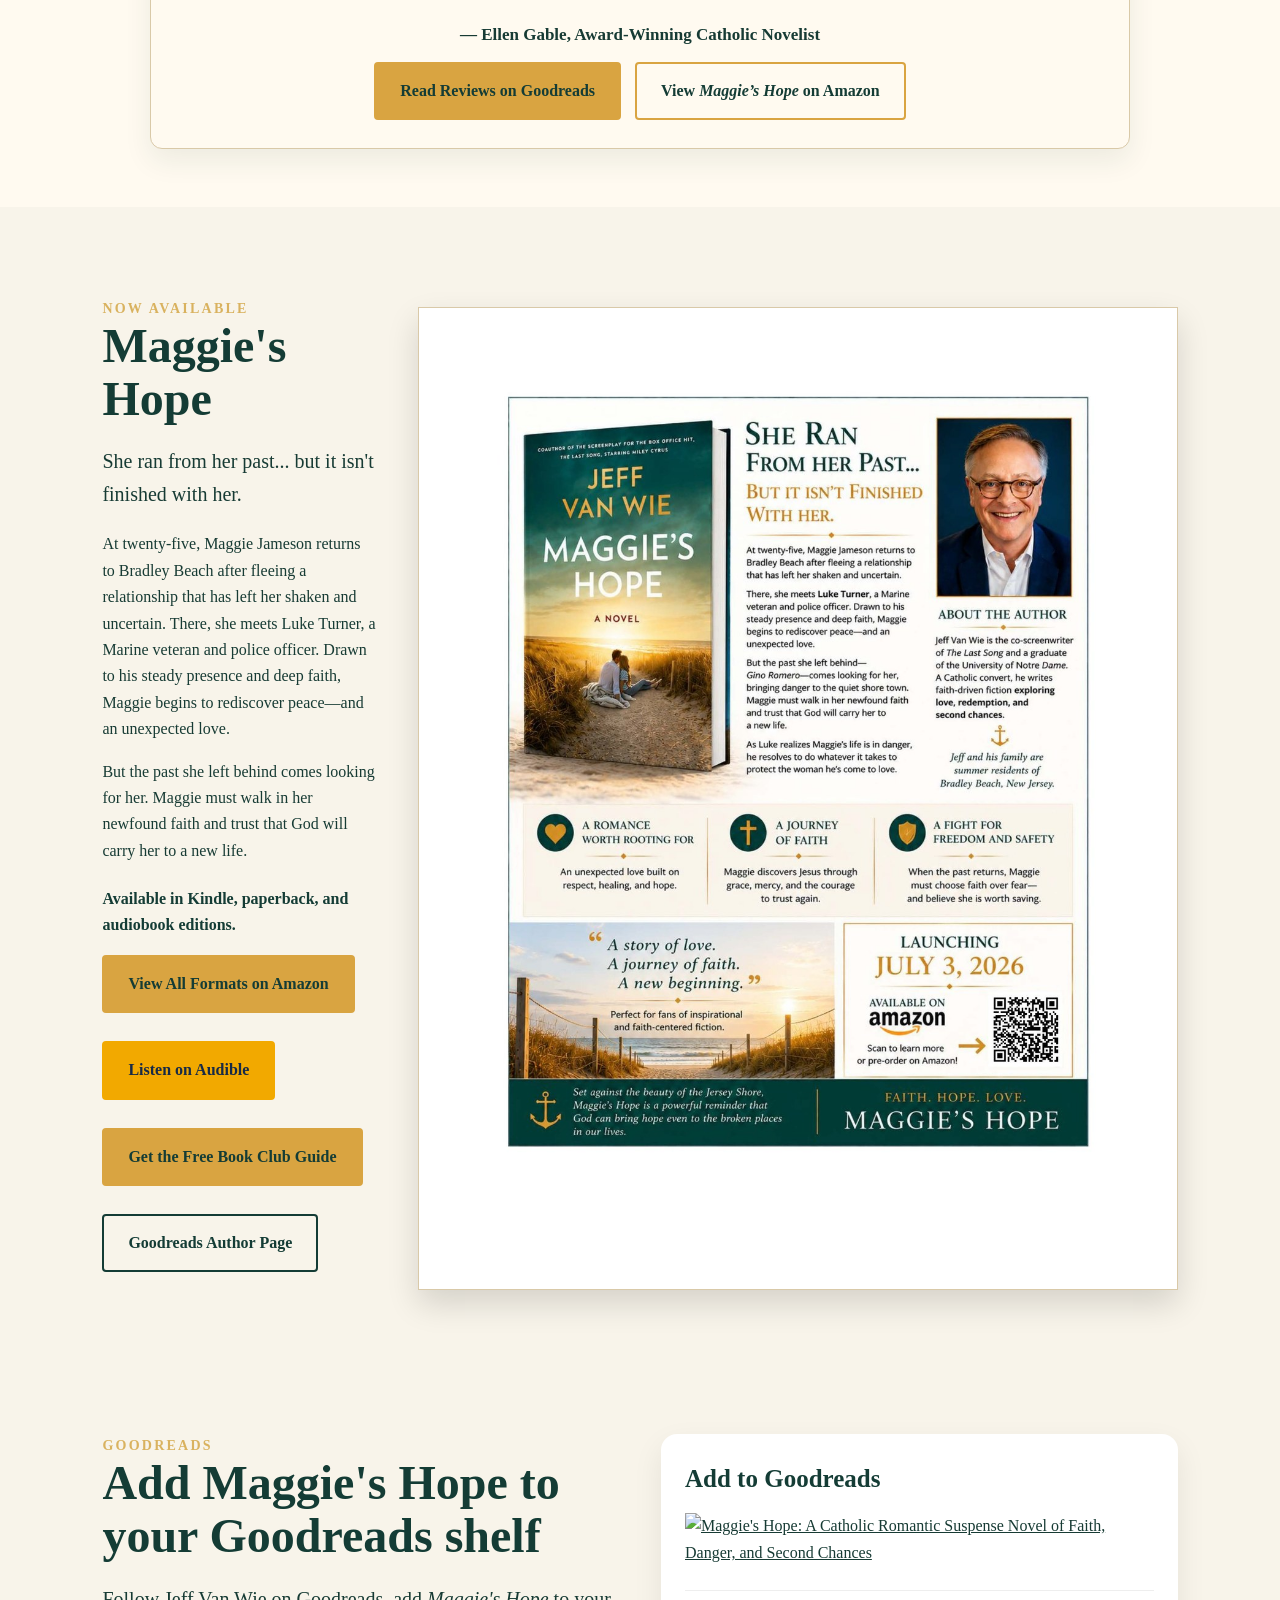
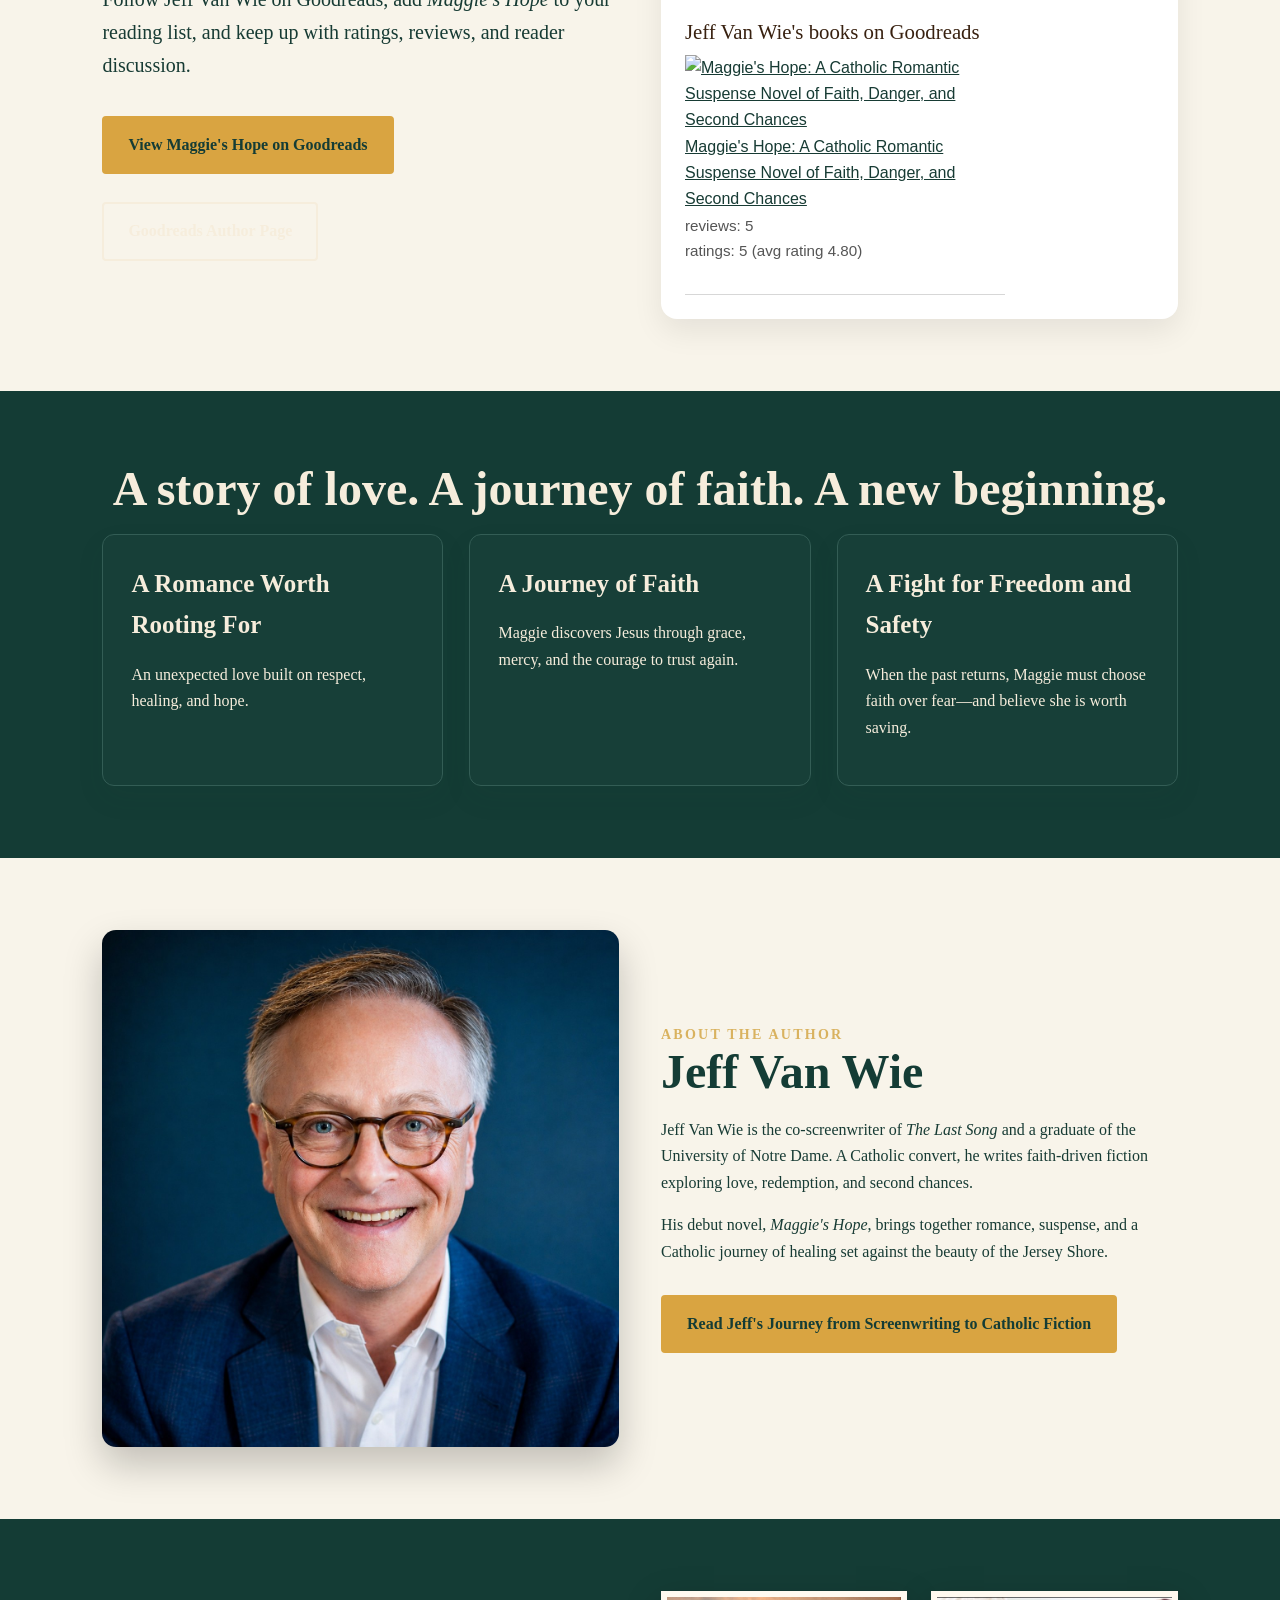
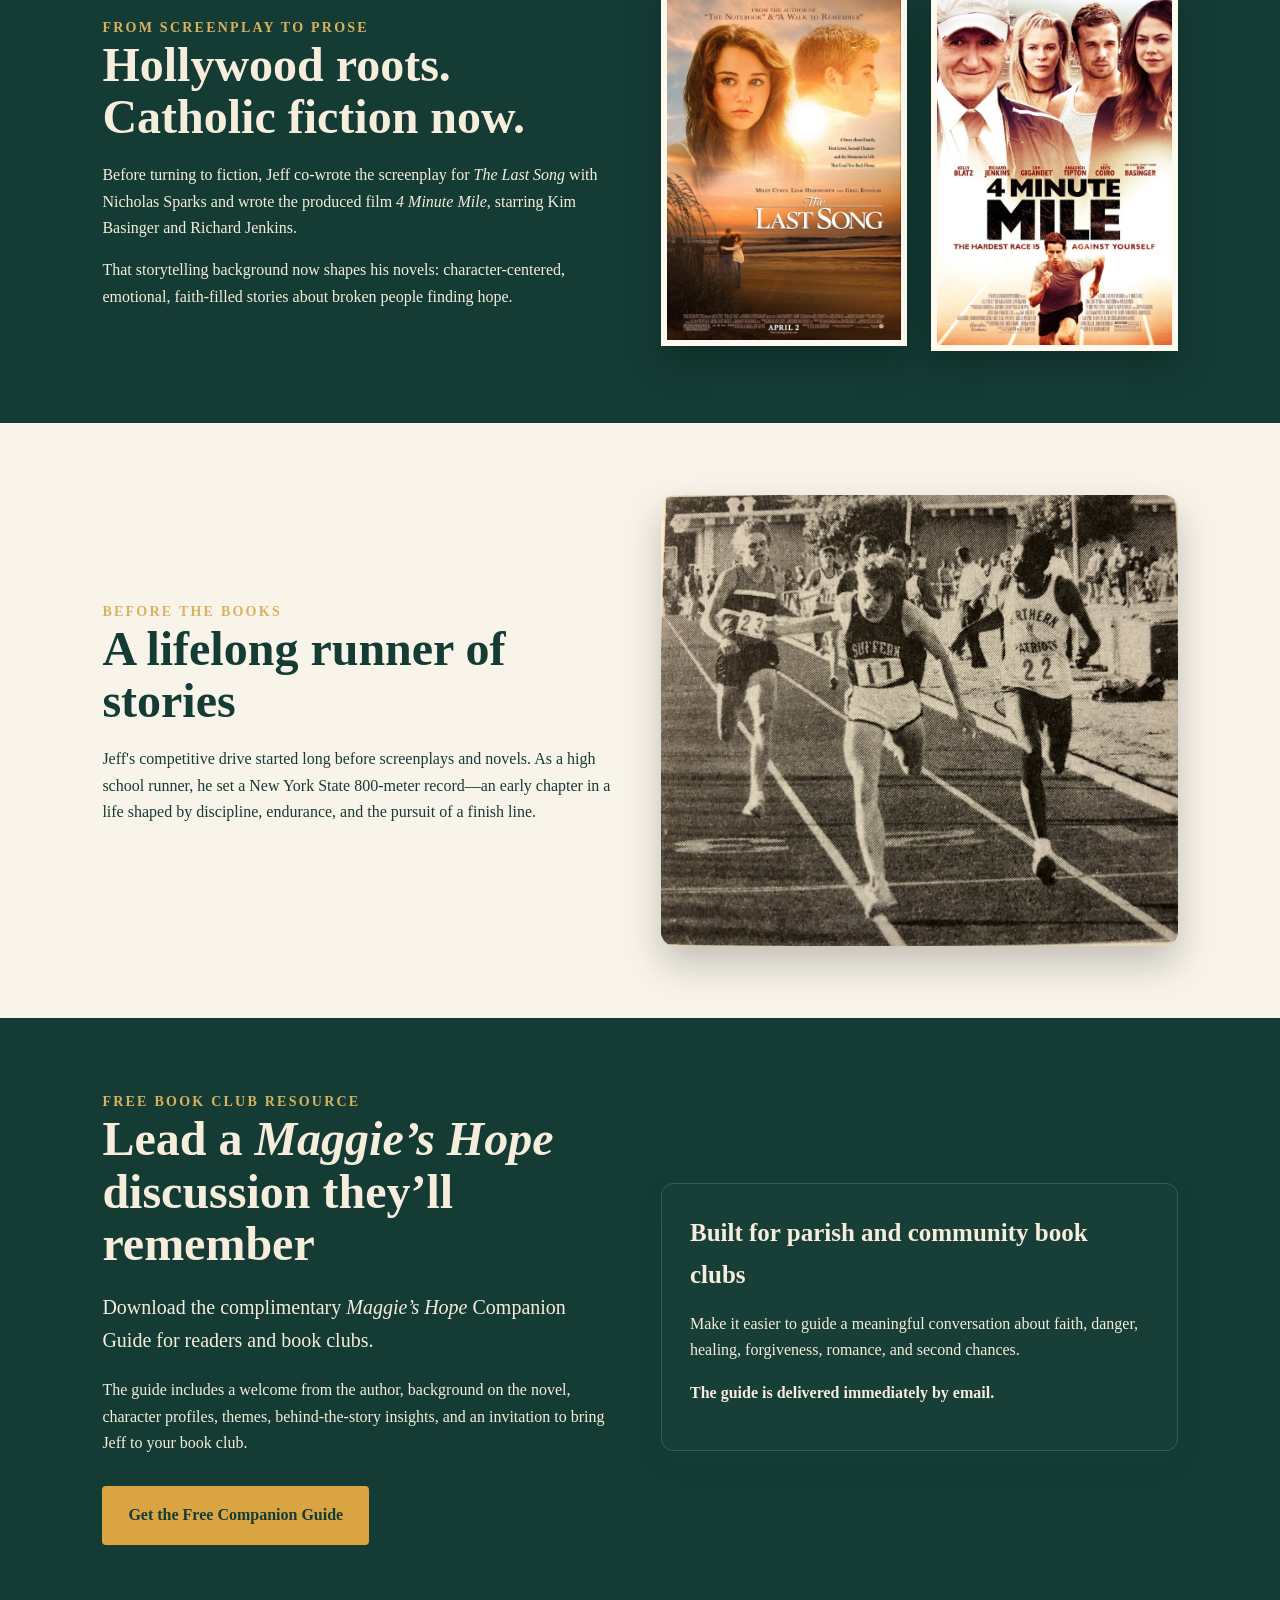
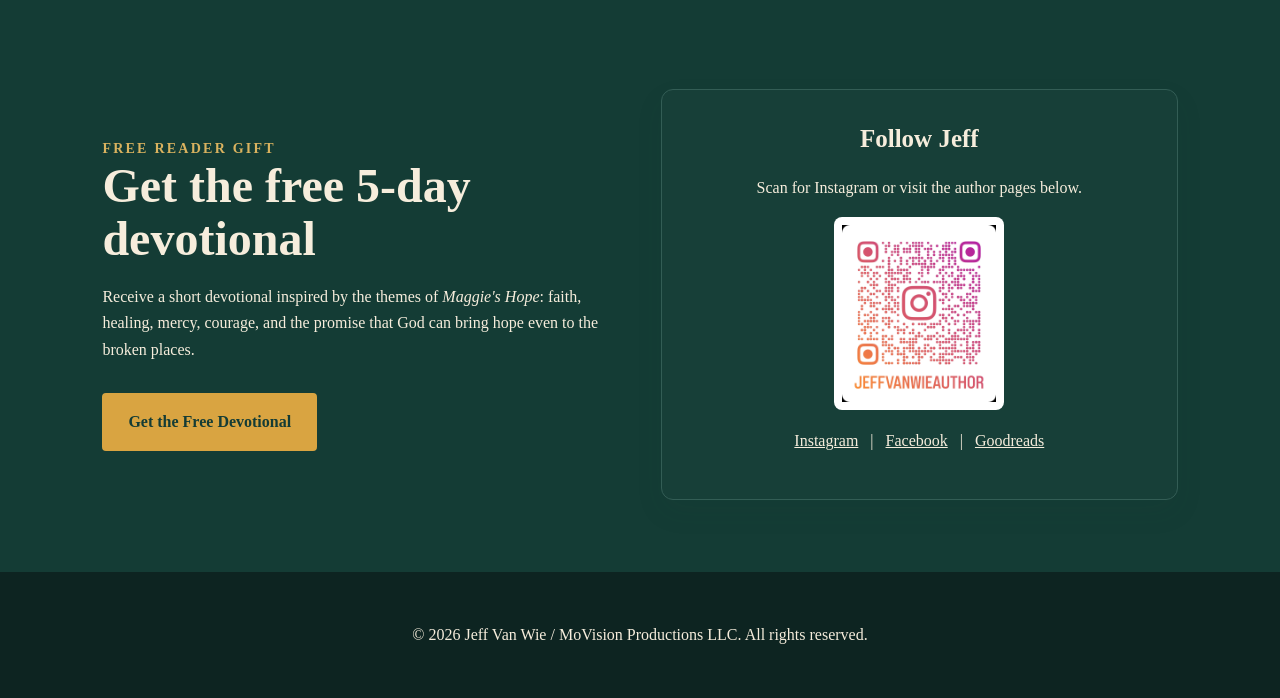
==== commit 3ceeb970: "Add files via upload Updates ... Ellen Gable ... audiobook ... companion guide" ====
--- a/index.html
+++ b/index.html
@@ -46,6 +46,7 @@
     <a href="journey.html">My Journey</a>
     <a href="#about">About</a>
     <a href="#films">Films</a>
+    <a href="#book-club-guide">Book Club Guide</a>
     <a href="#devotional">Free Devotional</a>
   </nav>
 </header>
@@ -60,6 +61,7 @@
     <div class="btnrow">
       <a class="btn" href="https://www.amazon.com/dp/B0H3CFPGQQ?bestFormat=true">Get the Book on Amazon</a>
       <a class="btn audio-btn" href="https://www.audible.com/pd/Maggies-Hope-Audiobook/B0H92G4JGB" target="_blank" rel="noopener noreferrer">Listen on Audible</a>
+      <a class="btn companion-btn" href="https://movision-productions-llc-fctrkg.subscribepage.io" target="_blank" rel="noopener noreferrer">Free Book Club Guide</a>
       <a class="btn secondary" href="journey.html">Read My Journey</a>
     </div>
   </div>
@@ -101,6 +103,7 @@
       <div class="btnrow">
         <a class="btn" href="https://www.amazon.com/dp/B0H3CFPGQQ?bestFormat=true">View All Formats on Amazon</a>
         <a class="btn audio-btn" href="https://www.audible.com/pd/Maggies-Hope-Audiobook/B0H92G4JGB" target="_blank" rel="noopener noreferrer">Listen on Audible</a>
+        <a class="btn companion-btn" href="https://movision-productions-llc-fctrkg.subscribepage.io" target="_blank" rel="noopener noreferrer">Get the Free Book Club Guide</a>
         <a class="btn light-secondary" href="https://www.goodreads.com/author/show/70510780.Jeff_Van_Wie">Goodreads Author Page</a>
       </div>
     </div>
@@ -203,6 +206,26 @@
   </div>
 </section>
 
+
+<section id="book-club-guide" class="dark">
+  <div class="two">
+    <div>
+      <div class="eyebrow">Free Book Club Resource</div>
+      <h2>Lead a <em>Maggie’s Hope</em> discussion they’ll remember</h2>
+      <p class="lead">Download the complimentary <em>Maggie’s Hope</em> Companion Guide for readers and book clubs.</p>
+      <p>The guide includes a welcome from the author, background on the novel, character profiles, themes, behind-the-story insights, and an invitation to bring Jeff to your book club.</p>
+      <div class="btnrow">
+        <a class="btn companion-btn" href="https://movision-productions-llc-fctrkg.subscribepage.io" target="_blank" rel="noopener noreferrer">Get the Free Companion Guide</a>
+      </div>
+    </div>
+    <div class="card">
+      <h3>Built for parish and community book clubs</h3>
+      <p>Make it easier to guide a meaningful conversation about faith, danger, healing, forgiveness, romance, and second chances.</p>
+      <p><strong>The guide is delivered immediately by email.</strong></p>
+    </div>
+  </div>
+</section>
+
 <section id="devotional" class="dark">
   <div class="two">
     <div>
--- a/assets/site.css
+++ b/assets/site.css
@@ -6,3 +6,11 @@
 
 
 .endorsement-note{font-size:18px;color:var(--gold2);font-weight:bold;margin:0 0 10px}.praise-section{background:#fffaf0;padding-top:58px;padding-bottom:58px}.praise-card{max-width:980px;margin:0 auto;text-align:center}.praise-card h2{max-width:820px;margin-left:auto;margin-right:auto}.stars{font-size:30px;letter-spacing:.08em;color:var(--gold);line-height:1;margin:8px 0 18px}.praise-card blockquote{margin:18px auto 0;max-width:850px;font-size:22px;line-height:1.55;color:var(--green);font-style:italic}.praise-card cite{display:block;margin-top:18px;font-size:17px;line-height:1.45;color:var(--text);font-style:normal;font-weight:bold}.center-row{justify-content:center}
+
+/* July 2026 audiobook and review updates */
+.audio-btn{background:#f2a900;border-color:#f2a900;color:#172a46}
+.audio-btn:hover{filter:brightness(.96)}
+.light-secondary{background:transparent;color:var(--green);border-color:var(--green)}
+.format-note{margin:22px 0 2px;color:var(--green)}
+.testimonial-divider{width:110px;height:2px;background:var(--gold);margin:36px auto}
+.amazon-review-btn{background:transparent;color:var(--green);border-color:var(--gold)}
